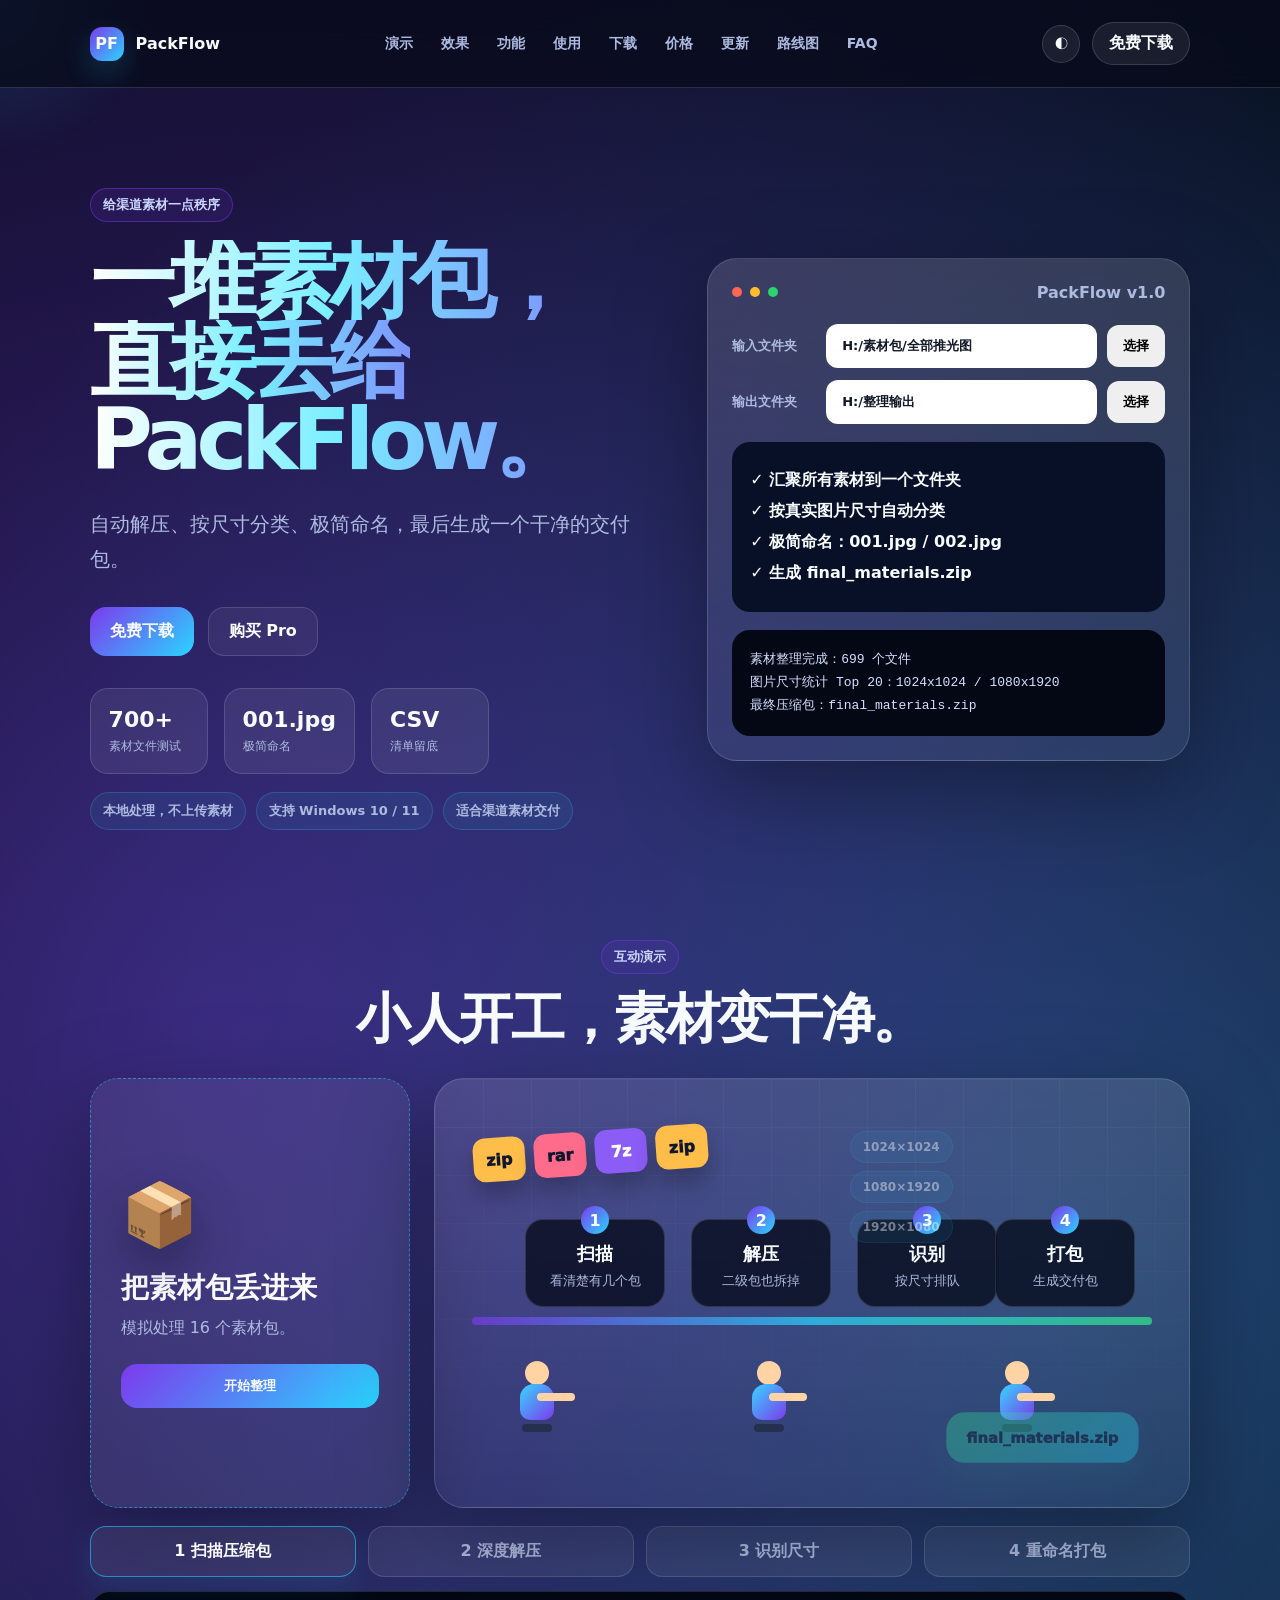
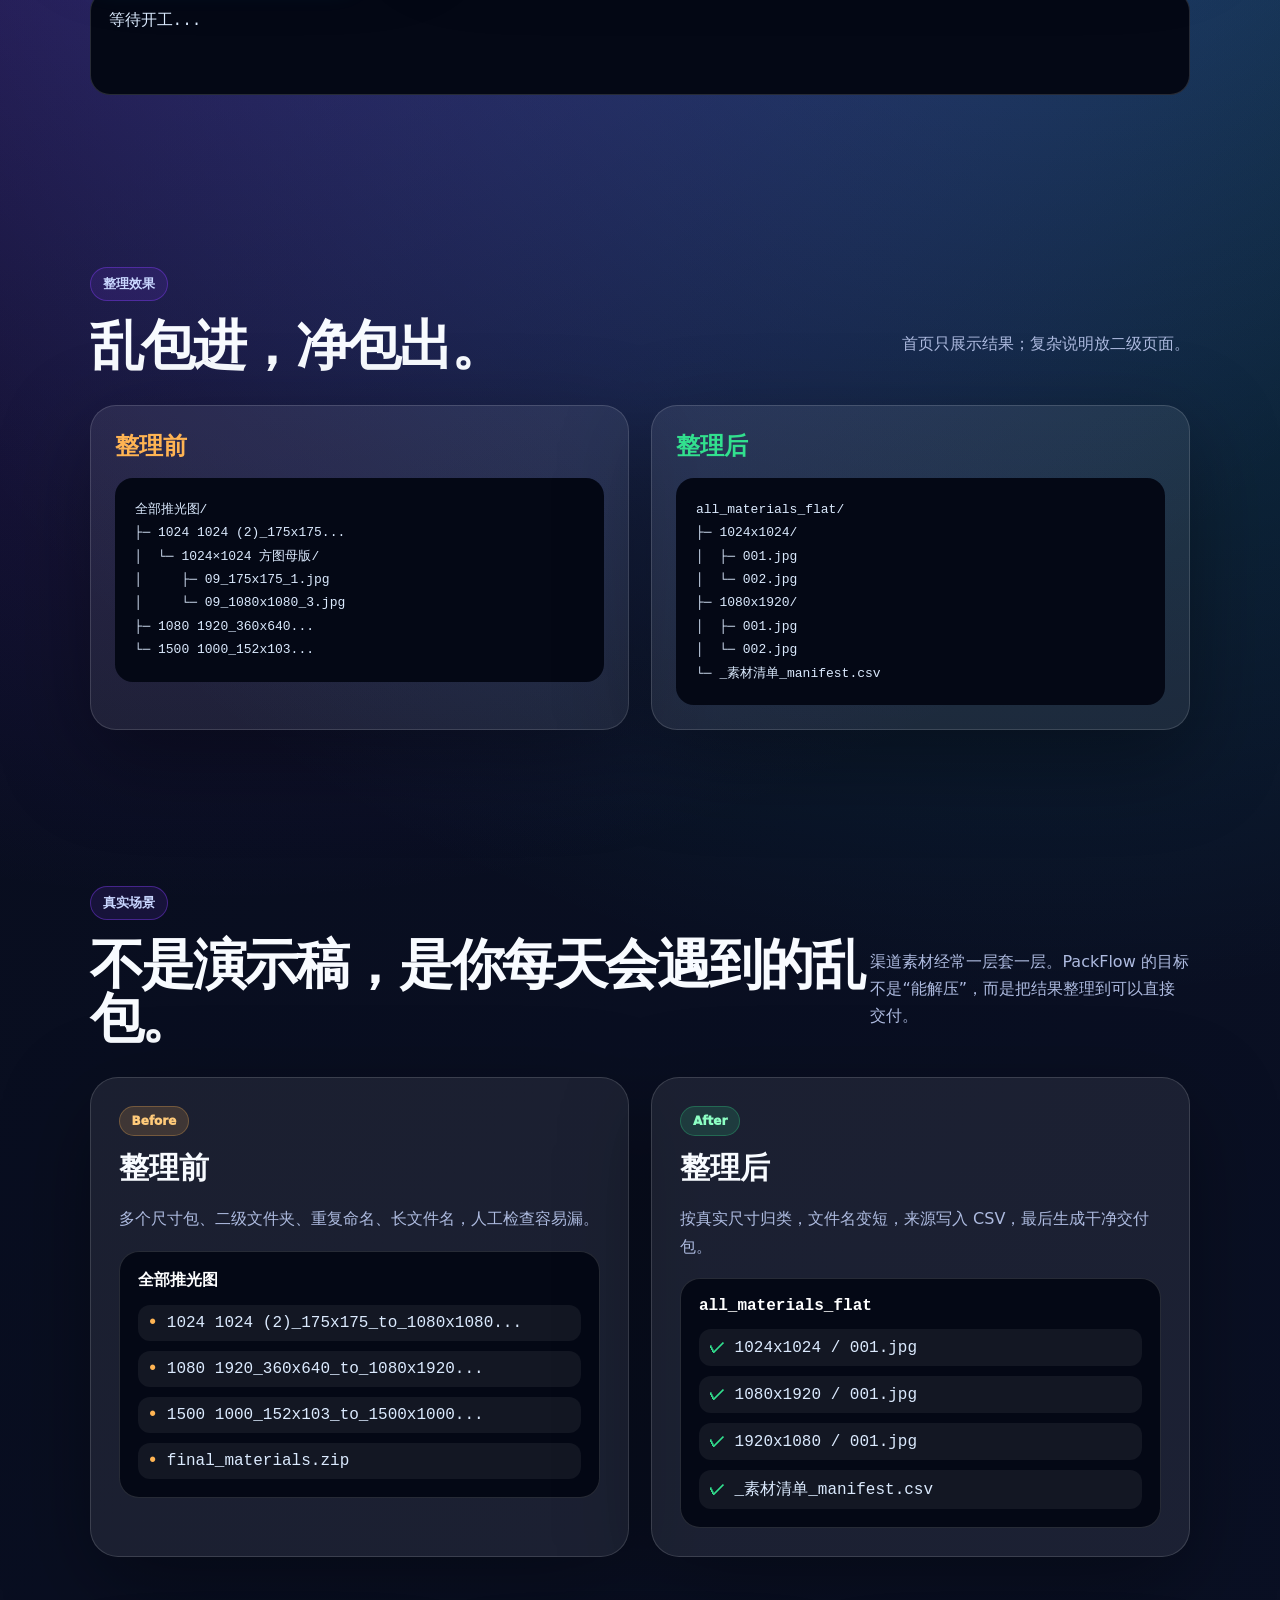
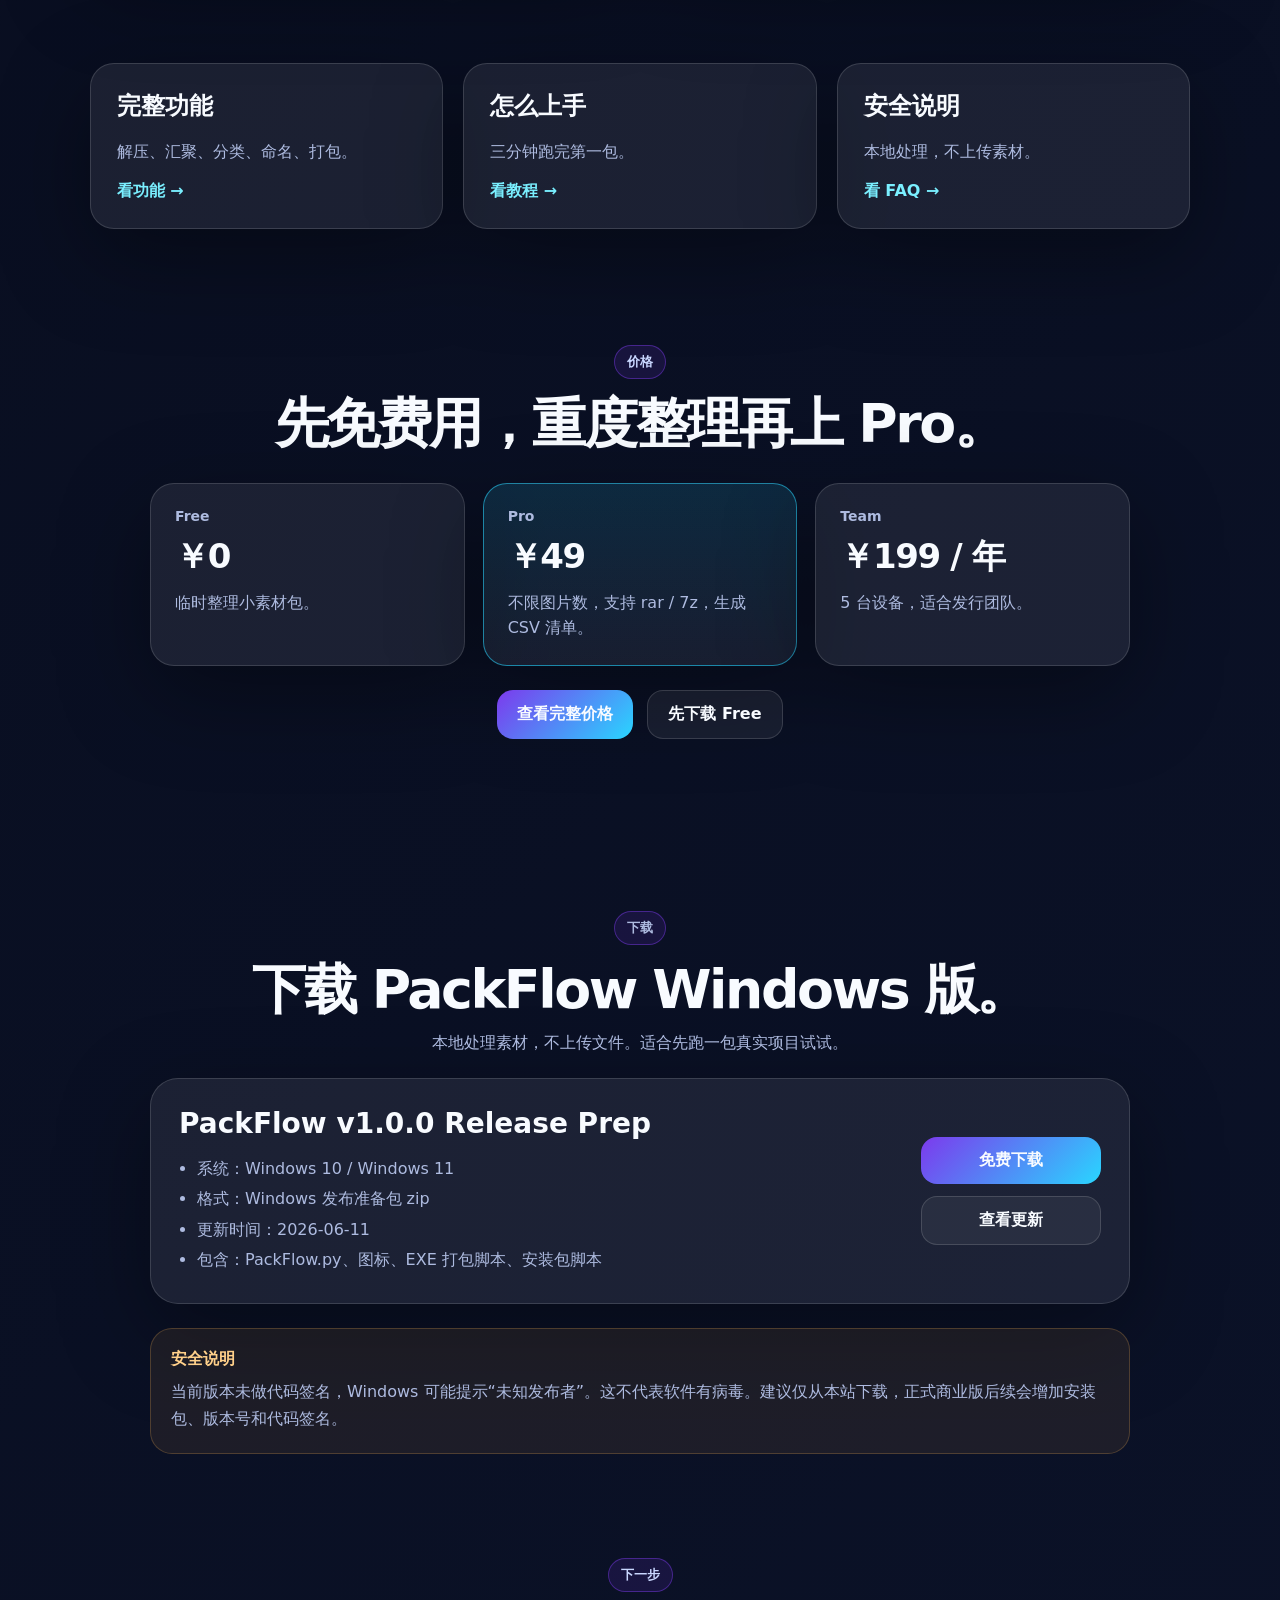
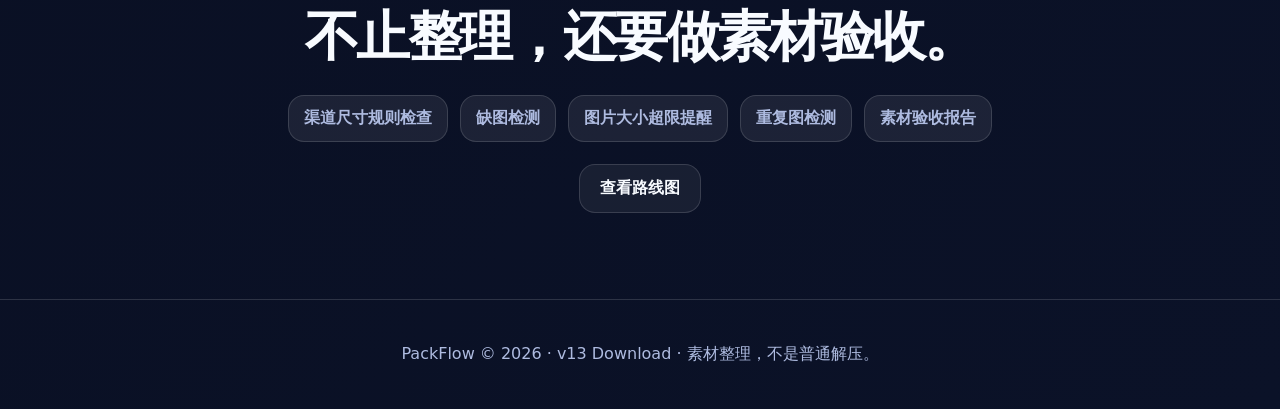
==== index.html @ 0e4fd9f0 "Initial PackFlow site release" ====
<!doctype html>
<html lang="zh-CN">
<head>
  <meta charset="utf-8" />
  <meta name="viewport" content="width=device-width, initial-scale=1" />
  <title>PackFlow - 素材包批量解压、图片尺寸分类、重命名与打包工具</title>
  <meta name="description" content="PackFlow 是面向游戏发行、渠道运营和美术协作团队的素材包整理工具，支持批量解压 zip、rar、7z，自动汇聚图片，按真实尺寸分类，极简重命名，生成素材清单和最终交付压缩包。" />
  <link rel="stylesheet" href="styles.css" />
</head>
<body>
  <div class="cursor-glow" aria-hidden="true"></div>
  <header class="nav">
    <a class="brand" href="index.html"><span>PF</span>PackFlow</a>
    <nav class="nav-links">
      <a href="index.html#demo">演示</a>
      <a href="index.html#result">效果</a>
      <a href="features.html">功能</a>
      <a href="guide.html">使用</a>
      <a href="download.html">下载</a>
      <a href="pricing.html">价格</a>
      <a href="changelog.html">更新</a>
      <a href="roadmap.html">路线图</a>
      <a href="faq.html">FAQ</a>
    </nav>
    <div class="nav-actions">
      <button id="themeToggle" class="icon-btn" aria-label="切换主题">◐</button>
      <a class="btn small" href="download.html">免费下载</a>
    </div>
  </header>

  <main>
    <section class="hero">
      <div class="hero-copy reveal">
        <p class="eyebrow">给渠道素材一点秩序</p>
        <h1 class="hero-title hero-title-live" aria-label="一堆素材包，直接丢给 PackFlow。">
          <span class="title-block t1">一堆素材包，</span><br>
          <span class="title-block t2">直接丢给</span>
          <span class="title-block t3">PackFlow。</span>
        </h1>
        <p class="lead">自动解压、按尺寸分类、极简命名，最后生成一个干净的交付包。</p>
        <div class="hero-actions">
          <a class="btn primary" href="download.html">免费下载</a>
          <a class="btn ghost" href="pricing.html">购买 Pro</a>
        </div>
        <div class="mini-stats">
          <div><strong data-count="700">0</strong><span>素材文件测试</span></div>
          <div><strong>001.jpg</strong><span>极简命名</span></div>
          <div><strong>CSV</strong><span>清单留底</span></div>
        </div>
        <div class="trust-strip">
          <span>本地处理，不上传素材</span>
          <span>支持 Windows 10 / 11</span>
          <span>适合渠道素材交付</span>
        </div>
      </div>

      <div class="hero-panel reveal" aria-label="PackFlow 软件预览">
        <div class="window-top"><i></i><i></i><i></i><span>PackFlow v1.0</span></div>
        <div class="input-line"><em>输入文件夹</em><b>H:/素材包/全部推光图</b><button>选择</button></div>
        <div class="input-line"><em>输出文件夹</em><b>H:/整理输出</b><button>选择</button></div>
        <div class="checks">
          <p>✓ 汇聚所有素材到一个文件夹</p>
          <p>✓ 按真实图片尺寸自动分类</p>
          <p>✓ 极简命名：001.jpg / 002.jpg</p>
          <p>✓ 生成 final_materials.zip</p>
        </div>
        <div class="fake-log">素材整理完成：699 个文件<br>图片尺寸统计 Top 20：1024x1024 / 1080x1920<br>最终压缩包：final_materials.zip</div>
      </div>
    </section>

    <section class="worker-demo reveal" id="demo">
      <div class="section-head">
        <p class="eyebrow">互动演示</p>
        <h2>小人开工，素材变干净。</h2>
      </div>

      <div class="demo-grid">
        <div class="drop-zone" id="dropZone">
          <div class="drop-icon">📦</div>
          <h3>把素材包丢进来</h3>
          <p>模拟处理 16 个素材包。</p>
          <button class="btn primary" id="runDemo">开始整理</button>
        </div>

        <div class="factory" id="factory" aria-label="素材整理小人动画">
          <div class="factory-track"></div>
          <div class="messy-packs">
            <span class="pack zip">zip</span><span class="pack rar">rar</span><span class="pack seven">7z</span><span class="pack zip">zip</span>
          </div>

          <div class="stage s1" data-step="1"><b>扫描</b><small>看清楚有几个包</small></div>
          <div class="stage s2" data-step="2"><b>解压</b><small>二级包也拆掉</small></div>
          <div class="stage s3" data-step="3"><b>识别</b><small>按尺寸排队</small></div>
          <div class="stage s4" data-step="4"><b>打包</b><small>生成交付包</small></div>

          <div class="worker worker-a"><i class="head"></i><i class="body"></i><i class="arm"></i><i class="leg"></i></div>
          <div class="worker worker-b"><i class="head"></i><i class="body"></i><i class="arm"></i><i class="leg"></i></div>
          <div class="worker worker-c"><i class="head"></i><i class="body"></i><i class="arm"></i><i class="leg"></i></div>

          <div class="size-tags"><span>1024×1024</span><span>1080×1920</span><span>1920×1080</span></div>
          <div class="final-box">final_materials.zip</div>
          <div class="champagne">🍾</div>
          <div class="confetti"><i></i><i></i><i></i><i></i><i></i><i></i></div>
        </div>
      </div>

      <div class="stepper" id="stepper">
        <span class="active">1 扫描压缩包</span>
        <span>2 深度解压</span>
        <span>3 识别尺寸</span>
        <span>4 重命名打包</span>
      </div>
      <pre class="demo-log" id="demoLog">等待开工...</pre>
    </section>

    <section class="before-after reveal" id="result">
      <div class="section-head inline">
        <div>
          <p class="eyebrow">整理效果</p>
          <h2>乱包进，净包出。</h2>
        </div>
        <p>首页只展示结果；复杂说明放二级页面。</p>
      </div>
      <div class="compare">
        <div class="side bad">
          <h3>整理前</h3>
          <pre>全部推光图/
├─ 1024 1024 (2)_175x175...
│  └─ 1024×1024 方图母版/
│     ├─ 09_175x175_1.jpg
│     └─ 09_1080x1080_3.jpg
├─ 1080 1920_360x640...
└─ 1500 1000_152x103...</pre>
        </div>
        <div class="side good">
          <h3>整理后</h3>
          <pre>all_materials_flat/
├─ 1024x1024/
│  ├─ 001.jpg
│  └─ 002.jpg
├─ 1080x1920/
│  ├─ 001.jpg
│  └─ 002.jpg
└─ _素材清单_manifest.csv</pre>
        </div>
      </div>
    </section>

    <section class="real-proof reveal">
      <div class="section-head inline">
        <div>
          <p class="eyebrow">真实场景</p>
          <h2>不是演示稿，是你每天会遇到的乱包。</h2>
        </div>
        <p>渠道素材经常一层套一层。PackFlow 的目标不是“能解压”，而是把结果整理到可以直接交付。</p>
      </div>
      <div class="proof-grid">
        <div class="proof-card">
          <span class="proof-label bad-label">Before</span>
          <h3>整理前</h3>
          <p>多个尺寸包、二级文件夹、重复命名、长文件名，人工检查容易漏。</p>
          <div class="folder-mock messy">
            <b>全部推光图</b>
            <span>1024 1024 (2)_175x175_to_1080x1080...</span>
            <span>1080 1920_360x640_to_1080x1920...</span>
            <span>1500 1000_152x103_to_1500x1000...</span>
            <span>final_materials.zip</span>
          </div>
        </div>
        <div class="proof-card">
          <span class="proof-label good-label">After</span>
          <h3>整理后</h3>
          <p>按真实尺寸归类，文件名变短，来源写入 CSV，最后生成干净交付包。</p>
          <div class="folder-mock clean">
            <b>all_materials_flat</b>
            <span>1024x1024 / 001.jpg</span>
            <span>1080x1920 / 001.jpg</span>
            <span>1920x1080 / 001.jpg</span>
            <span>_素材清单_manifest.csv</span>
          </div>
        </div>
      </div>
    </section>

    <section class="cards three compact-section">
      <a class="card reveal" href="features.html">
        <h3>完整功能</h3>
        <p>解压、汇聚、分类、命名、打包。</p>
        <span>看功能 →</span>
      </a>
      <a class="card reveal" href="guide.html">
        <h3>怎么上手</h3>
        <p>三分钟跑完第一包。</p>
        <span>看教程 →</span>
      </a>
      <a class="card reveal" href="faq.html">
        <h3>安全说明</h3>
        <p>本地处理，不上传素材。</p>
        <span>看 FAQ →</span>
      </a>
    </section>

    <section class="pricing-preview compact-section reveal" id="pricing">
      <div class="section-head">
        <p class="eyebrow">价格</p>
        <h2>先免费用，重度整理再上 Pro。</h2>
      </div>
      <div class="price-mini-grid">
        <div class="price-mini">
          <b>Free</b>
          <strong>￥0</strong>
          <p>临时整理小素材包。</p>
        </div>
        <div class="price-mini highlight">
          <b>Pro</b>
          <strong>￥49</strong>
          <p>不限图片数，支持 rar / 7z，生成 CSV 清单。</p>
        </div>
        <div class="price-mini">
          <b>Team</b>
          <strong>￥199 / 年</strong>
          <p>5 台设备，适合发行团队。</p>
        </div>
      </div>
      <div class="center-actions">
        <a class="btn primary" href="pricing.html">查看完整价格</a>
        <a class="btn ghost" href="download.html">先下载 Free</a>
      </div>
    </section>

    <section class="download compact-section reveal" id="download">
      <p class="eyebrow">下载</p>
      <h2>下载 PackFlow Windows 版。</h2>
      <p>本地处理素材，不上传文件。适合先跑一包真实项目试试。</p>
      <div class="download-panel">
        <div>
          <h3>PackFlow v1.0.0 Release Prep</h3>
          <ul>
            <li>系统：Windows 10 / Windows 11</li>
            <li>格式：Windows 发布准备包 zip</li>
            <li>更新时间：2026-06-11</li>
            <li>包含：PackFlow.py、图标、EXE 打包脚本、安装包脚本</li>
          </ul>
        </div>
        <div class="download-actions">
          <a class="btn primary" href="download.html">免费下载</a>
          <a class="btn ghost" href="changelog.html">查看更新</a>
        </div>
      </div>
      <div class="security-note">
        <b>安全说明</b>
        <p>当前版本未做代码签名，Windows 可能提示“未知发布者”。这不代表软件有病毒。建议仅从本站下载，正式商业版后续会增加安装包、版本号和代码签名。</p>
      </div>
    </section>

    <section class="roadmap-teaser compact-section reveal">
      <div class="section-head">
        <p class="eyebrow">下一步</p>
        <h2>不止整理，还要做素材验收。</h2>
      </div>
      <div class="roadmap-mini">
        <span>渠道尺寸规则检查</span>
        <span>缺图检测</span>
        <span>图片大小超限提醒</span>
        <span>重复图检测</span>
        <span>素材验收报告</span>
      </div>
      <div class="center-actions">
        <a class="btn ghost" href="roadmap.html">查看路线图</a>
      </div>
    </section>
  </main>

  <footer>PackFlow © 2026 · v13 Download · 素材整理，不是普通解压。</footer>
  <script src="app.js"></script>
</body>
</html>
---- styles.css ----
:root{
  --bg:#070b1a;--bg2:#0b1228;--card:rgba(255,255,255,.075);--line:rgba(255,255,255,.14);--text:#f8fbff;--muted:#aebbe0;--cyan:#29d6ff;--purple:#7c3aed;--green:#32e08e;--orange:#ffb453;--shadow:0 28px 90px rgba(0,0,0,.35);--radius:28px
}
[data-theme="light"]{--bg:#f6f8ff;--bg2:#eef3ff;--card:rgba(255,255,255,.86);--line:rgba(35,48,90,.14);--text:#10172f;--muted:#607098;--shadow:0 24px 70px rgba(43,55,100,.16)}


/* v8: no full-screen intro; only homepage hero text keeps a light block-drop motion */
.hero-title{perspective:900px}
.title-block{
  display:inline-block;
}
.hero-title-live .title-block{
  opacity:0;
  filter:blur(8px);
  transform:translateY(-70px) rotate(-4deg) scale(.98);
  animation:titleBlockIn .85s cubic-bezier(.18,.85,.22,1.16) forwards;
}
.hero-title-live .title-block.t1{animation-delay:.12s}
.hero-title-live .title-block.t2{animation-delay:.26s}
.hero-title-live .title-block.t3{animation-delay:.40s}
@keyframes titleBlockIn{
  0%{opacity:0;filter:blur(10px);transform:translateY(-90px) rotate(-7deg) scale(.96)}
  74%{opacity:1;filter:blur(0);transform:translateY(7px) rotate(1deg) scale(1.03)}
  100%{opacity:1;filter:blur(0);transform:translateY(0) rotate(0) scale(1)}
}

*{box-sizing:border-box}html{scroll-behavior:smooth}body{margin:0;font-family:Inter,ui-sans-serif,system-ui,-apple-system,BlinkMacSystemFont,"Segoe UI","Microsoft YaHei",Arial,sans-serif;background:radial-gradient(circle at 18% 20%,rgba(124,58,237,.42),transparent 34%),radial-gradient(circle at 82% 24%,rgba(41,214,255,.28),transparent 33%),linear-gradient(135deg,var(--bg),var(--bg2));color:var(--text);min-height:100vh;overflow-x:hidden}.cursor-glow{position:fixed;width:320px;height:320px;border-radius:50%;background:radial-gradient(circle,rgba(41,214,255,.18),transparent 68%);pointer-events:none;z-index:0;transform:translate(-50%,-50%);opacity:.8}.nav{position:sticky;top:0;z-index:20;display:flex;align-items:center;justify-content:space-between;padding:22px 7vw;background:rgba(7,11,26,.72);backdrop-filter:blur(18px);border-bottom:1px solid var(--line)}[data-theme="light"] .nav{background:rgba(246,248,255,.74)}.brand{display:flex;align-items:center;gap:12px;color:var(--text);text-decoration:none;font-weight:900}.brand span{width:34px;height:34px;display:grid;place-items:center;border-radius:12px;background:linear-gradient(135deg,var(--purple),var(--cyan));box-shadow:0 12px 30px rgba(41,214,255,.2)}.nav-links{display:flex;gap:28px}.nav-links a{color:var(--muted);text-decoration:none;font-weight:700;font-size:14px}.nav-links a:hover{color:var(--text)}.nav-actions{display:flex;align-items:center;gap:12px}.icon-btn{width:38px;height:38px;border-radius:50%;border:1px solid var(--line);background:var(--card);color:var(--text);cursor:pointer}.btn{display:inline-flex;align-items:center;justify-content:center;gap:8px;padding:13px 20px;border-radius:16px;border:1px solid var(--line);color:var(--text);text-decoration:none;font-weight:900;background:var(--card);cursor:pointer;transition:.22s transform,.22s border-color,.22s box-shadow}.btn:hover{transform:translateY(-2px);border-color:rgba(41,214,255,.55);box-shadow:0 16px 34px rgba(41,214,255,.12)}.btn.primary{background:linear-gradient(135deg,#7c3aed,#29d6ff);border:0}.btn.small{padding:10px 16px;border-radius:999px}.btn.ghost{background:rgba(255,255,255,.06)}main{position:relative;z-index:1}.hero{min-height:760px;display:grid;grid-template-columns:minmax(0,1.02fr) minmax(440px,.9fr);gap:70px;align-items:center;padding:100px 7vw 70px}.eyebrow{display:inline-flex;margin:0 0 18px;padding:7px 12px;border-radius:999px;border:1px solid rgba(124,58,237,.45);background:rgba(124,58,237,.13);color:#c9d7ff;font-weight:800;font-size:13px}.hero h1,.page h1{font-size:clamp(46px,6.7vw,92px);line-height:.93;margin:0;letter-spacing:-.07em}.hero h1 span{background:linear-gradient(90deg,#fff,#7aefff,#7c94ff);-webkit-background-clip:text;color:transparent}[data-theme="light"] .hero h1 span{background:linear-gradient(90deg,#1b2450,#0ea5e9,#7c3aed);-webkit-background-clip:text;color:transparent}.lead{margin:28px 0 0;color:var(--muted);font-size:20px;line-height:1.75;max-width:670px}.hero-actions{display:flex;gap:14px;margin-top:30px}.mini-stats{display:flex;gap:16px;margin-top:32px}.mini-stats div{min-width:118px;padding:18px;border-radius:18px;background:var(--card);border:1px solid var(--line)}.mini-stats strong{display:block;font-size:22px}.mini-stats span{display:block;margin-top:6px;color:var(--muted);font-size:12px}.hero-panel{border:1px solid var(--line);border-radius:30px;background:linear-gradient(180deg,rgba(255,255,255,.14),rgba(255,255,255,.06));box-shadow:var(--shadow);overflow:hidden;padding:24px}.window-top{display:flex;align-items:center;gap:8px;margin-bottom:22px}.window-top i{width:10px;height:10px;border-radius:50%}.window-top i:nth-child(1){background:#ff6557}.window-top i:nth-child(2){background:#ffbd2e}.window-top i:nth-child(3){background:#2bd46f}.window-top span{margin-left:auto;color:var(--muted);font-weight:800}.input-line{display:grid;grid-template-columns:84px 1fr 58px;gap:10px;align-items:center;margin-bottom:12px}.input-line em{font-style:normal;color:var(--muted);font-weight:800;font-size:13px}.input-line b{background:#fff;color:#111827;border-radius:12px;padding:13px 16px;font-size:13px;white-space:nowrap;overflow:hidden;text-overflow:ellipsis}.input-line button{height:42px;border:0;border-radius:12px;font-weight:900}.checks{padding:18px;border-radius:18px;background:#071026;margin:18px 0}.checks p{margin:10px 0;font-weight:800}.fake-log{padding:18px;border-radius:18px;background:#040815;color:#d6e1ff;font-family:ui-monospace,SFMono-Regular,Menlo,monospace;font-size:13px;line-height:1.8}.section-head{text-align:center;margin-bottom:32px}.section-head h2,.download h2{font-size:clamp(34px,4.2vw,60px);line-height:1;margin:0;letter-spacing:-.045em}.section-head.inline{display:flex;align-items:end;justify-content:space-between;text-align:left}.section-head.inline p:last-child{max-width:320px;color:var(--muted);line-height:1.7}.worker-demo,.before-after,.compact-section,.page{padding:86px 7vw}.worker-demo{padding-top:40px}.demo-grid{display:grid;grid-template-columns:320px 1fr;gap:24px;align-items:stretch}.drop-zone{border:1px dashed rgba(41,214,255,.48);border-radius:28px;background:rgba(255,255,255,.07);padding:30px;display:flex;flex-direction:column;justify-content:center;min-height:430px;box-shadow:var(--shadow)}.drop-zone.active{box-shadow:0 0 0 3px rgba(41,214,255,.18),0 22px 70px rgba(41,214,255,.15)}.drop-icon{font-size:62px;filter:drop-shadow(0 18px 24px rgba(0,0,0,.3));animation:floaty 3s ease-in-out infinite}.drop-zone h3{font-size:28px;margin:18px 0 8px}.drop-zone p{color:var(--muted);line-height:1.6;margin:0 0 24px}.factory{position:relative;min-height:430px;border:1px solid var(--line);border-radius:30px;background:linear-gradient(180deg,rgba(255,255,255,.12),rgba(255,255,255,.045));overflow:hidden;box-shadow:var(--shadow)}.factory:before{content:"";position:absolute;inset:0;background-image:linear-gradient(rgba(255,255,255,.04) 1px,transparent 1px),linear-gradient(90deg,rgba(255,255,255,.04) 1px,transparent 1px);background-size:48px 48px;mask-image:linear-gradient(to bottom,#000,transparent 90%)}.factory-track{position:absolute;left:5%;right:5%;top:238px;height:8px;border-radius:999px;background:linear-gradient(90deg,rgba(124,58,237,.65),rgba(41,214,255,.7),rgba(50,224,142,.75))}.messy-packs{position:absolute;left:38px;top:52px;display:flex;gap:9px;transform:rotate(-4deg)}.pack{display:grid;place-items:center;width:52px;height:44px;border-radius:12px;background:#ffbd4a;color:#10172f;font-weight:950;box-shadow:0 14px 22px rgba(0,0,0,.24)}.pack.rar{background:#fe6b8b}.pack.seven{background:#8b5cf6;color:white}.stage{position:absolute;top:140px;width:140px;padding:16px;border-radius:18px;background:rgba(4,8,21,.74);border:1px solid var(--line);text-align:center;transition:.25s transform,.25s border-color,.25s background}.stage:before{content:attr(data-step);display:grid;place-items:center;width:28px;height:28px;border-radius:50%;background:linear-gradient(135deg,var(--purple),var(--cyan));margin:-30px auto 8px;font-weight:900}.stage b{display:block;font-size:18px}.stage small{display:block;color:var(--muted);margin-top:6px}.stage.on{transform:translateY(-10px) scale(1.04);border-color:rgba(41,214,255,.8);background:rgba(41,214,255,.11)}.s1{left:12%}.s2{left:34%}.s3{left:56%}.s4{left:78%;transform:translateX(-20%)}.worker{position:absolute;width:44px;height:74px;transition:1s left,1s top,1s transform}.worker i{position:absolute;display:block}.head{width:24px;height:24px;border-radius:50%;background:#ffd3a3;left:10px;top:0}.body{width:34px;height:36px;border-radius:14px 14px 10px 10px;background:linear-gradient(135deg,#37d6ff,#7c3aed);left:5px;top:23px}.arm{width:38px;height:8px;background:#ffd3a3;border-radius:999px;left:22px;top:32px;transform-origin:left center;animation:workarm .55s ease-in-out infinite alternate}.leg{width:30px;height:8px;background:#24304e;border-radius:999px;left:7px;top:63px}.worker-a{left:80px;top:282px}.worker-b{left:312px;top:282px}.worker-c{left:560px;top:282px}.factory.running .worker-a{animation:moveA 5.2s ease-in-out forwards}.factory.running .worker-b{animation:moveB 5.2s ease-in-out forwards}.factory.running .worker-c{animation:moveC 5.2s ease-in-out forwards}.size-tags{position:absolute;left:55%;top:52px;display:flex;flex-direction:column;gap:8px;opacity:.45;transition:.4s}.size-tags span{padding:8px 12px;border-radius:999px;background:rgba(41,214,255,.14);border:1px solid rgba(41,214,255,.22);font-weight:900;font-size:12px}.factory.running .size-tags{opacity:1;animation:pop .8s ease 2.5s both}.final-box{position:absolute;right:42px;bottom:42px;padding:18px 22px;border-radius:20px;background:linear-gradient(135deg,#32e08e,#29d6ff);color:#061221;font-weight:950;box-shadow:0 20px 40px rgba(50,224,142,.18);opacity:.35;transform:scale(.92);transition:.5s}.factory.done .final-box{opacity:1;transform:scale(1.05)}.champagne{position:absolute;right:190px;bottom:68px;font-size:32px;opacity:0;transform:rotate(-20deg) scale(.6)}.factory.done .champagne{animation:cheers .8s ease forwards}.confetti{position:absolute;right:120px;bottom:128px;width:160px;height:140px;pointer-events:none}.confetti i{position:absolute;width:8px;height:14px;border-radius:4px;background:var(--cyan);opacity:0}.confetti i:nth-child(2){background:#ffbd4a;left:40px}.confetti i:nth-child(3){background:#ff5d8f;left:74px}.confetti i:nth-child(4){background:#32e08e;left:108px}.confetti i:nth-child(5){background:#8b5cf6;left:138px}.confetti i:nth-child(6){background:#fff;left:20px}.factory.done .confetti i{animation:confetti 1.1s ease forwards}.stepper{display:grid;grid-template-columns:repeat(4,1fr);gap:12px;margin-top:18px}.stepper span{padding:14px;border-radius:16px;background:var(--card);border:1px solid var(--line);color:var(--muted);font-weight:900;text-align:center}.stepper span.active{color:var(--text);border-color:rgba(41,214,255,.55);box-shadow:0 10px 28px rgba(41,214,255,.1)}.demo-log{min-height:104px;margin:14px 0 0;padding:18px;border-radius:20px;background:#040815;color:#dbeafe;border:1px solid var(--line);font-family:ui-monospace,SFMono-Regular,Menlo,monospace;white-space:pre-wrap}.compare{display:grid;grid-template-columns:1fr 1fr;gap:22px}.side{padding:24px;border-radius:26px;background:var(--card);border:1px solid var(--line);box-shadow:var(--shadow);overflow:hidden}.side h3{margin:0 0 16px;font-size:24px}.side pre,.tree{margin:0;padding:20px;border-radius:18px;background:#040815;color:#dbeafe;line-height:1.8;overflow:auto}.bad h3{color:#ffb453}.good h3{color:#32e08e}.cards.three{display:grid;grid-template-columns:repeat(3,1fr);gap:20px}.card{display:block;padding:26px;border-radius:24px;background:var(--card);border:1px solid var(--line);color:var(--text);text-decoration:none;box-shadow:var(--shadow)}.card h3{margin:0 0 10px;font-size:24px}.card p{color:var(--muted);line-height:1.7}.card span{font-weight:900;color:#7aefff}.download{text-align:center}.download p{color:var(--muted)}footer{text-align:center;color:var(--muted);padding:44px 7vw;border-top:1px solid var(--line)}.reveal{opacity:0;transform:translateY(24px);transition:.7s ease}.reveal.visible{opacity:1;transform:translateY(0)}.page{max-width:1080px;margin:0 auto;min-height:70vh}.page h1{font-size:clamp(42px,6vw,74px);margin-bottom:38px}.feature-list{display:grid;grid-template-columns:repeat(2,1fr);gap:18px}.feature-list article,.timeline div,.faq details{padding:24px;border-radius:22px;background:var(--card);border:1px solid var(--line)}.feature-list h3,.timeline h3{font-size:24px;margin:0 0 10px}.feature-list p,.timeline p,.faq p{color:var(--muted);line-height:1.75}.timeline{display:grid;gap:18px}.timeline b{display:inline-grid;place-items:center;width:44px;height:44px;border-radius:14px;background:linear-gradient(135deg,var(--purple),var(--cyan));margin-bottom:12px}.faq{display:grid;gap:14px}.faq summary{cursor:pointer;font-size:20px;font-weight:900}.faq p{margin-bottom:0}@keyframes floaty{50%{transform:translateY(-10px)}}@keyframes workarm{to{transform:rotate(26deg)}}@keyframes pop{from{transform:scale(.86);opacity:0}to{transform:scale(1);opacity:1}}@keyframes cheers{to{opacity:1;transform:rotate(-8deg) scale(1)}}@keyframes confetti{0%{opacity:0;transform:translateY(0) rotate(0)}20%{opacity:1}100%{opacity:0;transform:translateY(-120px) rotate(220deg)}}@keyframes moveA{0%{left:80px;top:282px}45%{left:235px;top:278px}100%{left:372px;top:282px}}@keyframes moveB{0%{left:312px;top:282px}50%{left:470px;top:278px}100%{left:610px;top:282px}}@keyframes moveC{0%{left:560px;top:282px}70%{left:705px;top:278px}100%{left:790px;top:282px}}@media(max-width:980px){.hero,.demo-grid,.compare,.cards.three,.feature-list{grid-template-columns:1fr}.hero{min-height:auto;padding-top:76px}.nav-links{display:none}.hero-panel{order:-1}.stepper{grid-template-columns:1fr 1fr}.factory{min-height:520px}.stage{width:120px}.s1{left:6%}.s2{left:30%}.s3{left:53%}.s4{left:77%}.section-head.inline{display:block}.input-line{grid-template-columns:1fr}.input-line button{display:none}}@media(max-width:560px){.hero h1{font-size:48px}.hero-actions,.mini-stats{flex-direction:column}.stepper{grid-template-columns:1fr}.worker-demo,.before-after,.compact-section,.page,.hero{padding-left:20px;padding-right:20px}.factory{display:none}.demo-grid{display:block}.drop-zone{min-height:280px}}


.page h1 span{background:linear-gradient(90deg,#fff,#7aefff,#7c94ff);-webkit-background-clip:text;color:transparent}
[data-theme="light"] .page h1 span{background:linear-gradient(90deg,#1b2450,#0ea5e9,#7c3aed);-webkit-background-clip:text;color:transparent}
.page-lead{margin:-20px 0 34px;color:var(--muted);font-size:20px;line-height:1.7;max-width:760px}
.pricing-preview{padding-top:30px}
.price-mini-grid{display:grid;grid-template-columns:repeat(3,1fr);gap:18px;margin:0 auto 24px;max-width:980px}
.price-mini{padding:24px;border-radius:24px;background:var(--card);border:1px solid var(--line);box-shadow:var(--shadow)}
.price-mini b{display:block;color:var(--muted);font-size:14px}
.price-mini strong{display:block;font-size:34px;margin:10px 0;letter-spacing:-.04em}
.price-mini p{margin:0;color:var(--muted);line-height:1.6}
.price-mini.highlight{border-color:rgba(41,214,255,.55);background:linear-gradient(180deg,rgba(41,214,255,.13),rgba(255,255,255,.06))}
.center-actions{display:flex;gap:14px;justify-content:center;flex-wrap:wrap}
.pricing-page{max-width:1240px}
.pricing-grid{display:grid;grid-template-columns:repeat(3,1fr);gap:22px;margin:38px 0}
.price-card{position:relative;padding:28px;border-radius:28px;background:var(--card);border:1px solid var(--line);box-shadow:var(--shadow)}
.price-card.featured{border-color:rgba(41,214,255,.72);background:linear-gradient(180deg,rgba(41,214,255,.16),rgba(124,58,237,.08))}
.badge{position:absolute;right:22px;top:22px;padding:7px 11px;border-radius:999px;background:linear-gradient(135deg,var(--purple),var(--cyan));font-size:12px;font-weight:950}
.plan-top h2{margin:0;font-size:32px}
.plan-top p{margin:8px 0 0;color:var(--muted)}
.price{margin:24px 0;font-size:48px;font-weight:950;letter-spacing:-.05em}
.price small{font-size:16px;color:var(--muted);letter-spacing:0}
.btn.full{width:100%;margin-bottom:22px}
.price-card ul{list-style:none;padding:0;margin:0;display:grid;gap:12px}
.price-card li{color:var(--muted);line-height:1.5}
.price-card li:before{content:"✓";color:#32e08e;font-weight:950;margin-right:8px}
.pay-note{margin:34px 0 0;padding:28px;border-radius:28px;background:var(--card);border:1px solid var(--line)}
.pay-note h2{margin:0 0 10px;font-size:30px}
.pay-note p{margin:0;color:var(--muted);line-height:1.8}
@media(max-width:980px){.price-mini-grid,.pricing-grid{grid-template-columns:1fr}}

/* v10 product trust / conversion sections */
.trust-strip{display:flex;flex-wrap:wrap;gap:10px;margin-top:18px}
.trust-strip span{padding:9px 12px;border-radius:999px;background:rgba(41,214,255,.08);border:1px solid rgba(41,214,255,.22);color:var(--muted);font-size:13px;font-weight:800}
.real-proof{padding:70px 7vw 20px}
.proof-grid{display:grid;grid-template-columns:1fr 1fr;gap:22px}
.proof-card{position:relative;padding:28px;border-radius:28px;background:var(--card);border:1px solid var(--line);box-shadow:var(--shadow);overflow:hidden}
.proof-label{display:inline-flex;padding:7px 12px;border-radius:999px;font-weight:950;font-size:12px;margin-bottom:12px}
.bad-label{background:rgba(255,180,83,.16);color:#ffca7a;border:1px solid rgba(255,180,83,.28)}
.good-label{background:rgba(50,224,142,.14);color:#8dffc4;border:1px solid rgba(50,224,142,.28)}
.proof-card h3{font-size:30px;margin:0 0 10px}
.proof-card p{color:var(--muted);line-height:1.7}
.folder-mock{display:grid;gap:10px;margin-top:18px;padding:18px;border-radius:20px;background:#040815;border:1px solid var(--line);font-family:ui-monospace,SFMono-Regular,Menlo,monospace}
.folder-mock b{color:#fff;margin-bottom:4px}
.folder-mock span{padding:9px 10px;border-radius:12px;background:rgba(255,255,255,.06);color:#dbeafe;overflow:hidden;text-overflow:ellipsis;white-space:nowrap}
.folder-mock.clean span:before{content:"✓ ";color:#32e08e;font-weight:950}
.folder-mock.messy span:before{content:"• ";color:#ffb453;font-weight:950}
.download-panel{display:grid;grid-template-columns:1fr auto;gap:22px;align-items:center;max-width:980px;margin:24px auto;padding:28px;border-radius:28px;background:var(--card);border:1px solid var(--line);box-shadow:var(--shadow);text-align:left}
.download-panel h3{font-size:28px;margin:0 0 14px}
.download-panel ul{margin:0;padding-left:18px;color:var(--muted);line-height:1.9}
.download-actions{display:grid;gap:12px;min-width:180px}
.security-note{max-width:980px;margin:18px auto 0;padding:20px;border-radius:22px;background:rgba(255,180,83,.08);border:1px solid rgba(255,180,83,.22);text-align:left}
.security-note b{color:#ffd08a}
.security-note p{margin:8px 0 0;line-height:1.7}
.roadmap-teaser{padding-top:18px}
.roadmap-mini{display:flex;gap:12px;flex-wrap:wrap;justify-content:center;margin-bottom:22px}
.roadmap-mini span{padding:12px 15px;border-radius:16px;background:var(--card);border:1px solid var(--line);color:var(--muted);font-weight:900}
.changelog ul{color:var(--muted);line-height:1.9}
.roadmap-grid{display:grid;grid-template-columns:repeat(3,1fr);gap:18px;margin-top:36px}
.roadmap-grid article{padding:24px;border-radius:24px;background:var(--card);border:1px solid var(--line);box-shadow:var(--shadow)}
.roadmap-grid span{display:inline-grid;place-items:center;width:44px;height:44px;border-radius:14px;background:linear-gradient(135deg,var(--purple),var(--cyan));font-weight:950;margin-bottom:14px}
.roadmap-grid h3{font-size:24px;margin:0 0 10px}
.roadmap-grid p{margin:0;color:var(--muted);line-height:1.7}
@media(max-width:980px){.proof-grid,.download-panel,.roadmap-grid{grid-template-columns:1fr}.download-actions{min-width:0}.nav-links{gap:14px}}

/* v11 fixed download page */
.download-page{max-width:1180px}
.release-card{display:grid;grid-template-columns:1fr 260px;gap:26px;align-items:center;margin:34px 0;padding:30px;border-radius:30px;background:var(--card);border:1px solid var(--line);box-shadow:var(--shadow)}
.release-card h2,.checksum-card h2,.release-steps h2{font-size:34px;margin:0 0 12px}
.release-card p,.checksum-card p{color:var(--muted);line-height:1.8}
.release-card dl{display:grid;grid-template-columns:110px 1fr;gap:12px;margin:22px 0 0}
.release-card dt{color:var(--muted);font-weight:900}
.release-card dd{margin:0;color:var(--text);font-weight:800}
.release-actions{display:grid;gap:12px}
.checksum-card{margin:24px 0;padding:28px;border-radius:28px;background:var(--card);border:1px solid var(--line);box-shadow:var(--shadow)}
.checksum-card code{display:block;padding:16px;border-radius:16px;background:#040815;color:#7aefff;word-break:break-all;font-family:ui-monospace,SFMono-Regular,Menlo,monospace}
.code-help{margin-top:18px}
.code-help pre{padding:16px;border-radius:16px;background:#040815;color:#dbeafe;overflow:auto}
.security-note.big{max-width:none}
.release-steps{margin-top:34px}
@media(max-width:980px){.release-card{grid-template-columns:1fr}.release-card dl{grid-template-columns:1fr}}

/* v13 download page refinement */
.release-card{grid-template-columns:1fr 300px}
.featured-download{padding:18px;border-radius:24px;background:linear-gradient(180deg,rgba(41,214,255,.16),rgba(124,58,237,.09));border:1px solid rgba(41,214,255,.28)}
.big-download{min-height:58px;font-size:16px;box-shadow:0 18px 42px rgba(41,214,255,.22)}
.featured-download small{display:block;text-align:center;color:var(--muted);font-weight:800;line-height:1.6}
.advanced-check{margin:22px 0}
.advanced-check details{border:1px solid var(--line);background:rgba(255,255,255,.055);border-radius:24px;overflow:hidden}
.advanced-check summary{list-style:none;cursor:pointer;display:flex;align-items:center;justify-content:space-between;gap:18px;padding:20px 24px;font-weight:950}
.advanced-check summary::-webkit-details-marker{display:none}
.advanced-check summary span{font-size:22px}
.advanced-check summary em{font-style:normal;color:#7aefff;font-size:13px;padding:8px 11px;border-radius:999px;background:rgba(41,214,255,.09);border:1px solid rgba(41,214,255,.2)}
.advanced-body{padding:0 24px 24px}
.advanced-body p{color:var(--muted);line-height:1.75;margin:0 0 14px}
.hash-row{display:grid;grid-template-columns:1fr auto;gap:12px;align-items:center}
.hash-row code{display:block;padding:14px 16px;border-radius:16px;background:#040815;color:#7aefff;word-break:break-all;font-family:ui-monospace,SFMono-Regular,Menlo,monospace}
.copy-btn{white-space:nowrap}
.code-help.compact{margin-top:14px}
.code-help.compact pre{margin:8px 0 0}
.soft-security{background:rgba(41,214,255,.06);border-color:rgba(41,214,255,.18)}
.soft-security b{color:#9beeff}
@media(max-width:980px){.release-card{grid-template-columns:1fr}.hash-row{grid-template-columns:1fr}}
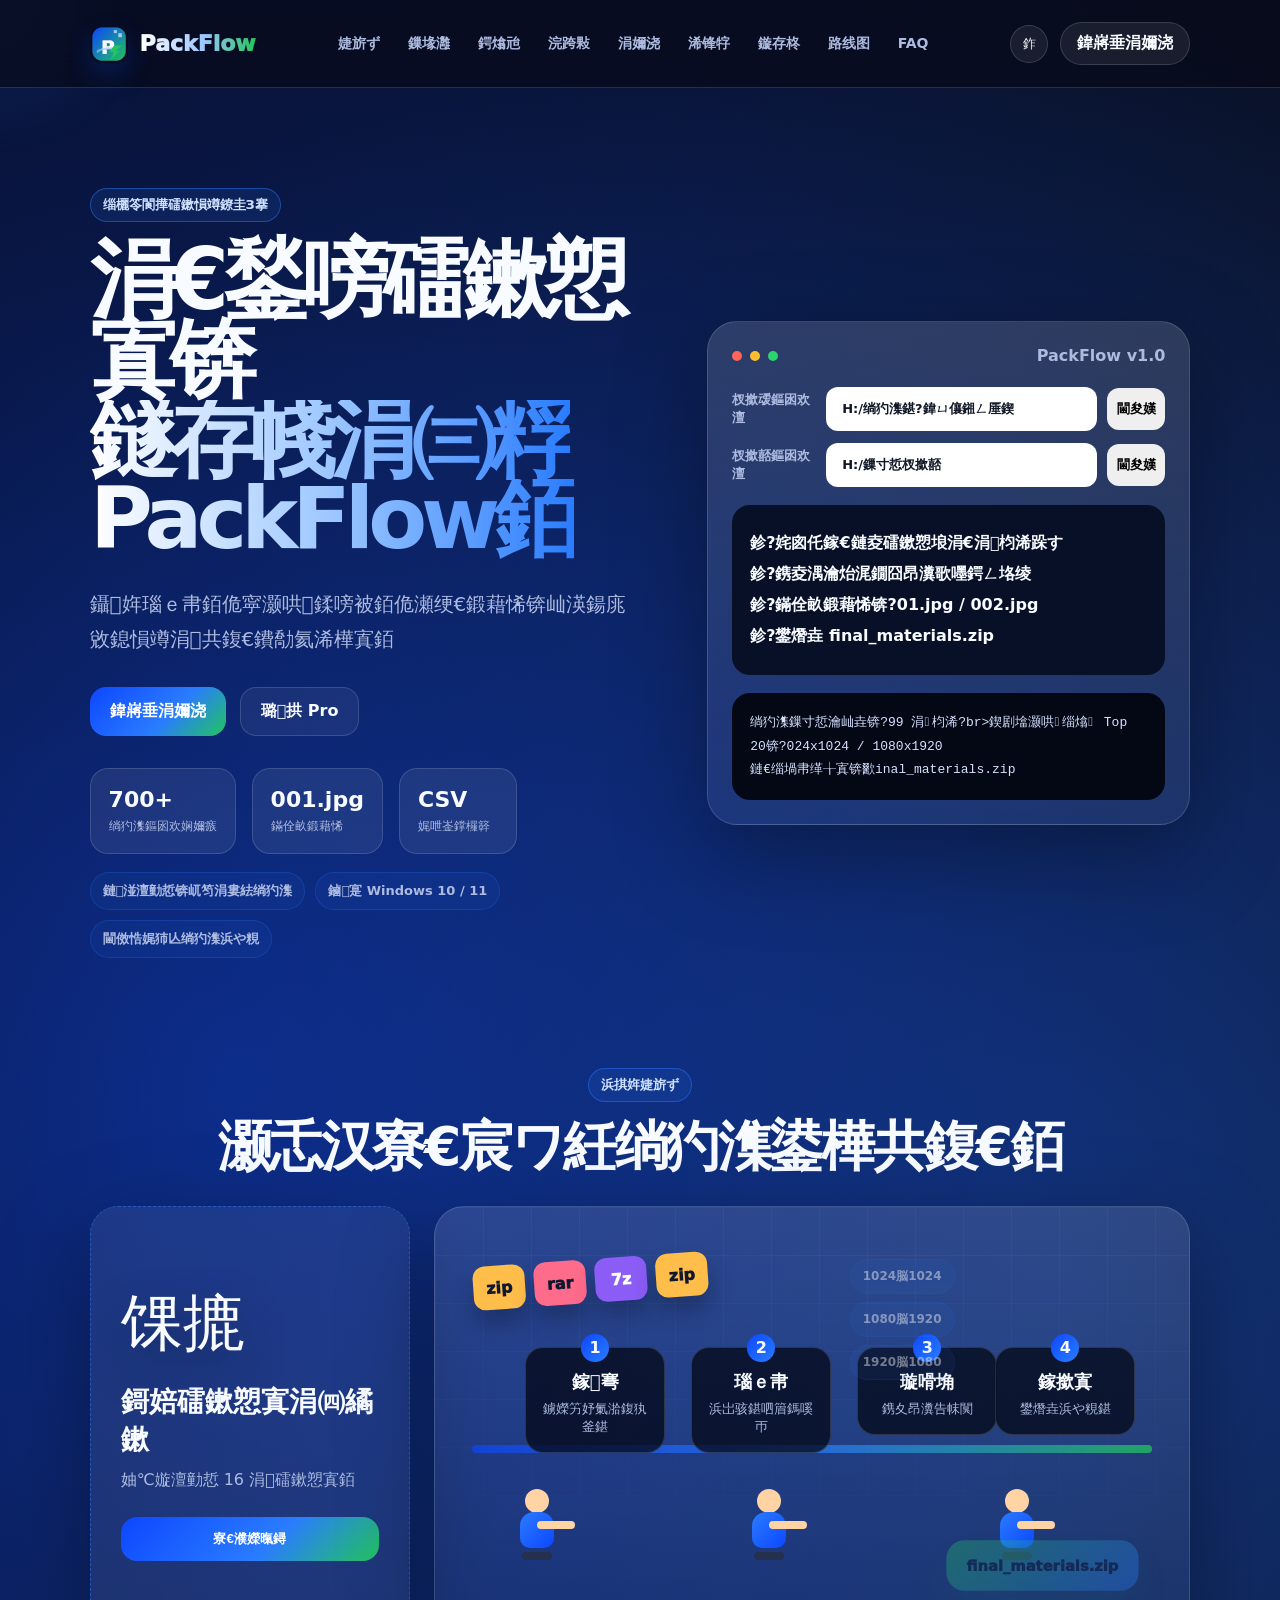
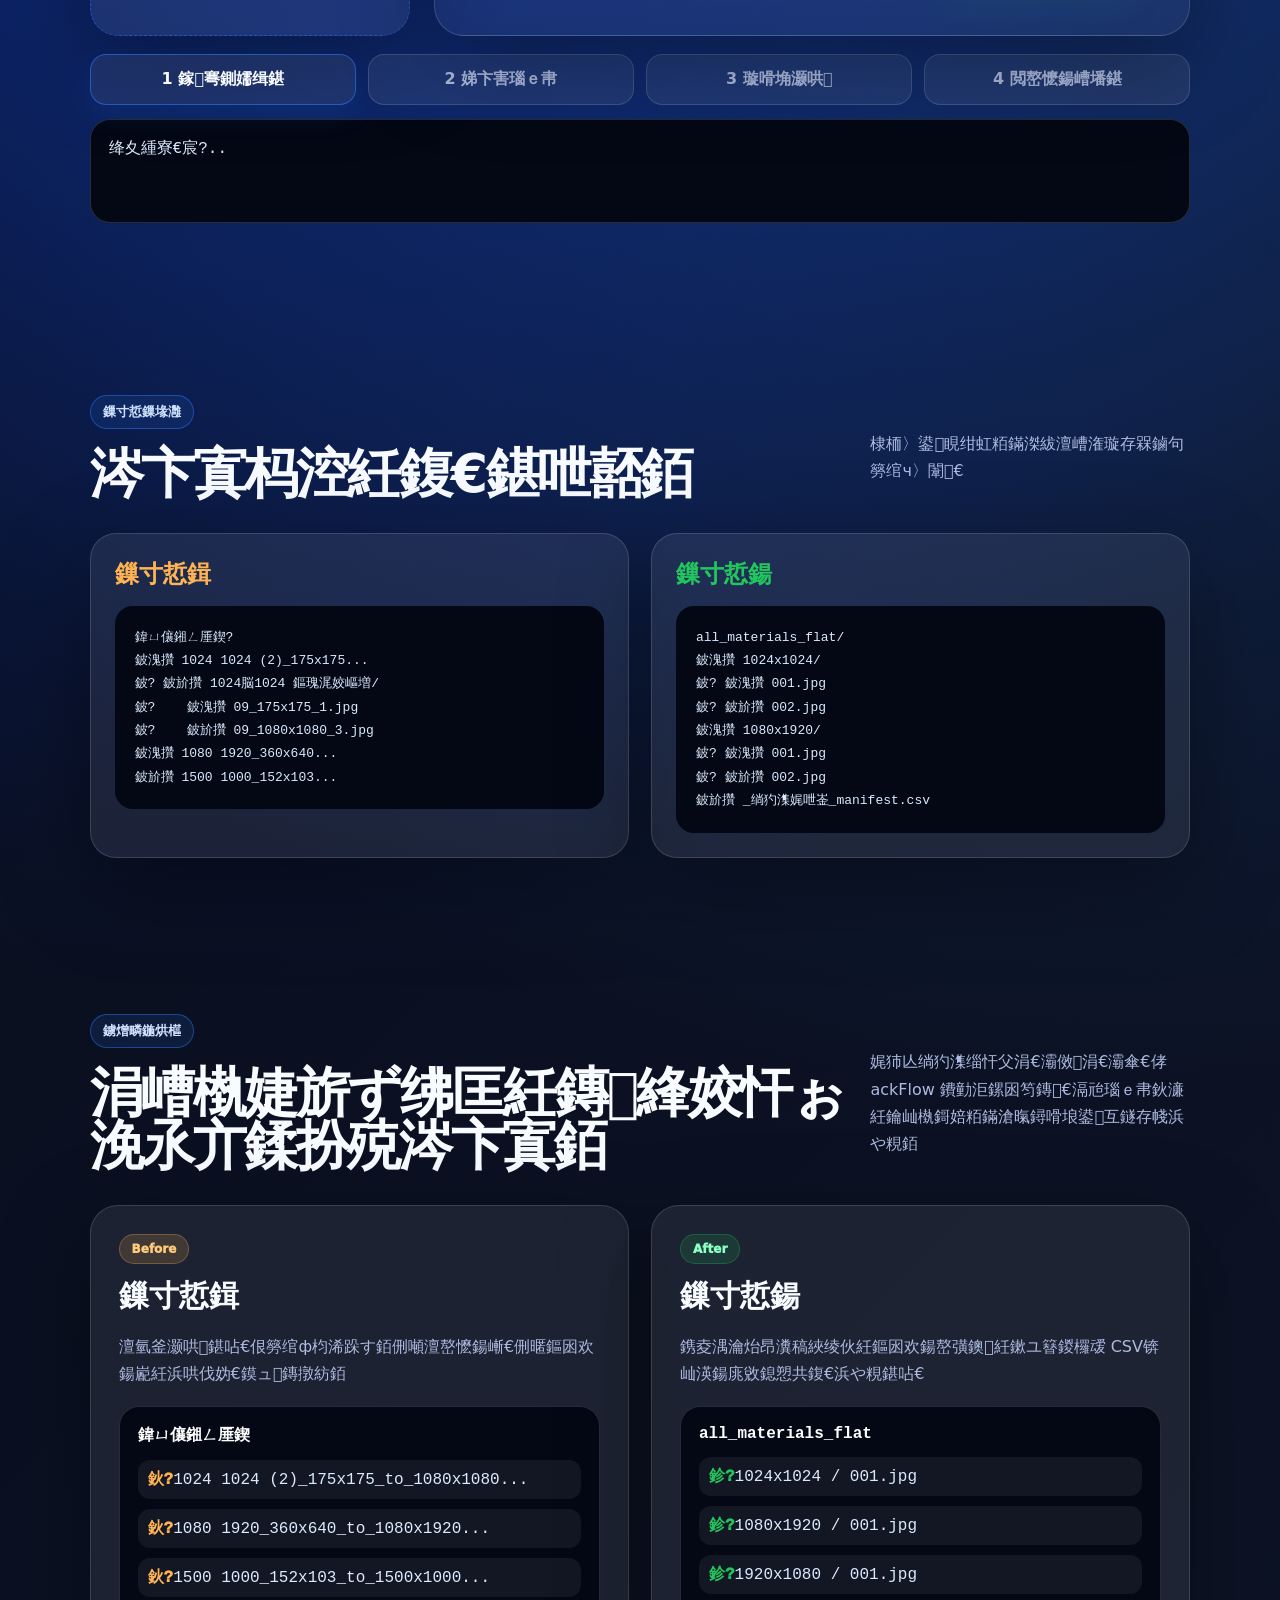
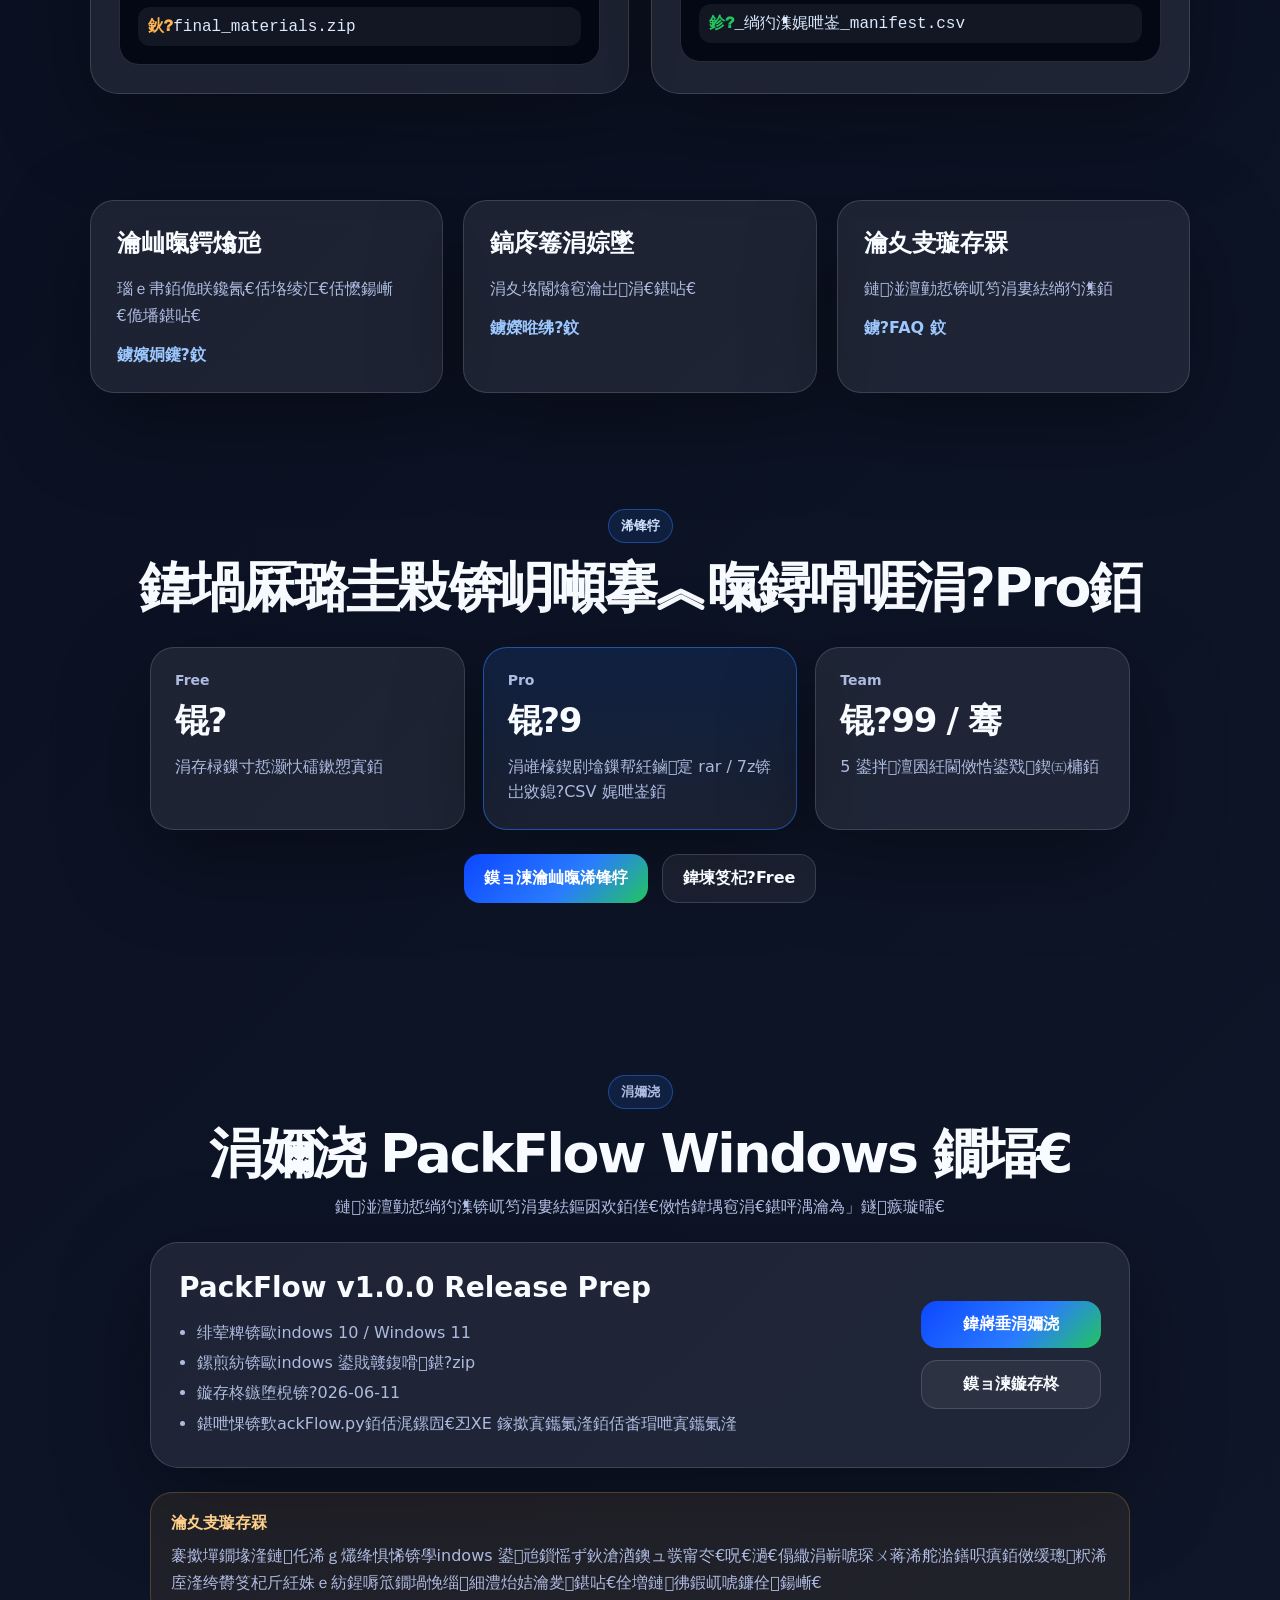
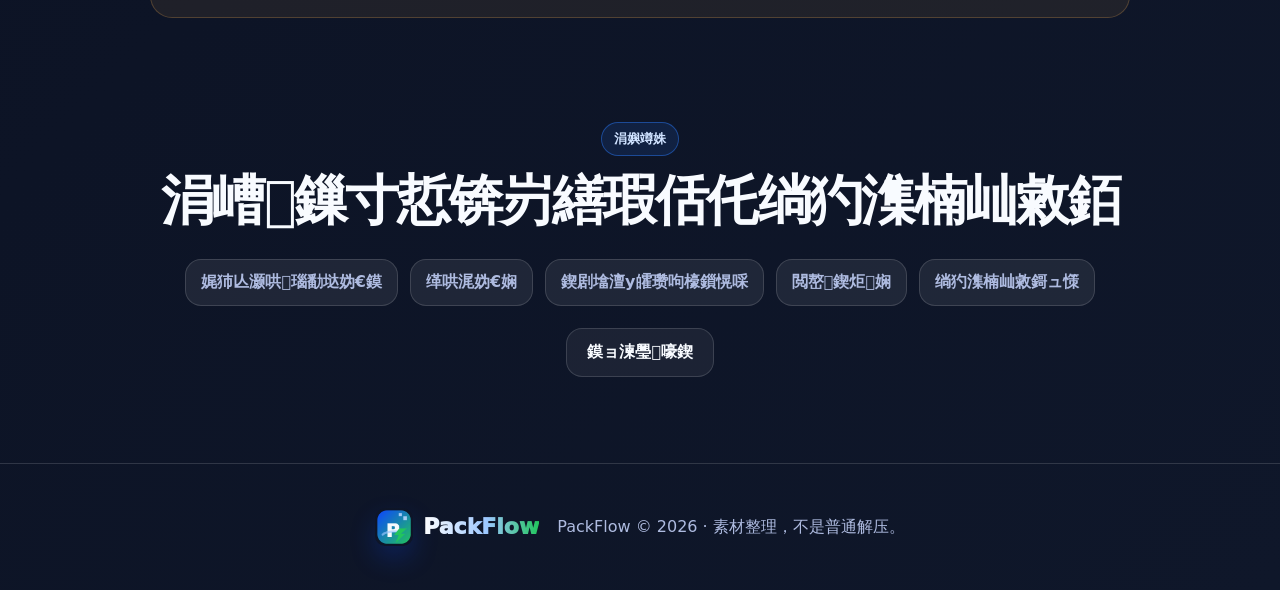
==== commit ccf70fa4: "Refresh PackFlow brand identity" ====
--- a/index.html
+++ b/index.html
@@ -1,147 +1,149 @@
-<!doctype html>
+﻿<!doctype html>
 <html lang="zh-CN">
 <head>
   <meta charset="utf-8" />
   <meta name="viewport" content="width=device-width, initial-scale=1" />
-  <title>PackFlow - 素材包批量解压、图片尺寸分类、重命名与打包工具</title>
-  <meta name="description" content="PackFlow 是面向游戏发行、渠道运营和美术协作团队的素材包整理工具，支持批量解压 zip、rar、7z，自动汇聚图片，按真实尺寸分类，极简重命名，生成素材清单和最终交付压缩包。" />
+  <title>PackFlow - 素材包整理工具</title>
+  <meta name="description" content="PackFlow 是面向游戏发行、渠道运营和美术协作团队的素材包整理工具。" />
+  <link rel="icon" type="image/svg+xml" href="public/favicon.svg" />
+  <link rel="apple-touch-icon" href="public/icon-512.png" />
   <link rel="stylesheet" href="styles.css" />
 </head>
 <body>
   <div class="cursor-glow" aria-hidden="true"></div>
   <header class="nav">
-    <a class="brand" href="index.html"><span>PF</span>PackFlow</a>
+    <a class="brand" href="index.html" aria-label="PackFlow 首页"><img class="brand-icon" src="public/icon-512.png" alt="" /><span class="brand-word">PackFlow</span></a>
     <nav class="nav-links">
-      <a href="index.html#demo">演示</a>
-      <a href="index.html#result">效果</a>
-      <a href="features.html">功能</a>
-      <a href="guide.html">使用</a>
-      <a href="download.html">下载</a>
-      <a href="pricing.html">价格</a>
-      <a href="changelog.html">更新</a>
+      <a href="index.html#demo">婕旂ず</a>
+      <a href="index.html#result">鏁堟灉</a>
+      <a href="features.html">鍔熻兘</a>
+      <a href="guide.html">浣跨敤</a>
+      <a href="download.html">涓嬭浇</a>
+      <a href="pricing.html">浠锋牸</a>
+      <a href="changelog.html">鏇存柊</a>
       <a href="roadmap.html">路线图</a>
       <a href="faq.html">FAQ</a>
     </nav>
     <div class="nav-actions">
-      <button id="themeToggle" class="icon-btn" aria-label="切换主题">◐</button>
-      <a class="btn small" href="download.html">免费下载</a>
+      <button id="themeToggle" class="icon-btn" aria-label="鍒囨崲涓婚">鈼</button>
+      <a class="btn small" href="download.html">鍏嶈垂涓嬭浇</a>
     </div>
   </header>
 
   <main>
     <section class="hero">
       <div class="hero-copy reveal">
-        <p class="eyebrow">给渠道素材一点秩序</p>
-        <h1 class="hero-title hero-title-live" aria-label="一堆素材包，直接丢给 PackFlow。">
-          <span class="title-block t1">一堆素材包，</span><br>
-          <span class="title-block t2">直接丢给</span>
-          <span class="title-block t3">PackFlow。</span>
+        <p class="eyebrow">缁欐笭閬撶礌鏉愪竴鐐圭З搴</p>
+        <h1 class="hero-title hero-title-live" aria-label="涓€鍫嗙礌鏉愬寘锛岀洿鎺ヤ涪缁?PackFlow銆?>
+          <span class="title-block t1">涓€鍫嗙礌鏉愬寘锛</span><br>
+          <span class="title-block t2">鐩存帴涓㈢粰</span>
+          <span class="title-block t3">PackFlow銆</span>
         </h1>
-        <p class="lead">自动解压、按尺寸分类、极简命名，最后生成一个干净的交付包。</p>
+        <p class="lead">鑷姩瑙ｅ帇銆佹寜灏哄鍒嗙被銆佹瀬绠€鍛藉悕锛屾渶鍚庣敓鎴愪竴涓共鍑€鐨勪氦浠樺寘銆</p>
         <div class="hero-actions">
-          <a class="btn primary" href="download.html">免费下载</a>
-          <a class="btn ghost" href="pricing.html">购买 Pro</a>
+          <a class="btn primary" href="download.html">鍏嶈垂涓嬭浇</a>
+          <a class="btn ghost" href="pricing.html">璐拱 Pro</a>
         </div>
         <div class="mini-stats">
-          <div><strong data-count="700">0</strong><span>素材文件测试</span></div>
-          <div><strong>001.jpg</strong><span>极简命名</span></div>
-          <div><strong>CSV</strong><span>清单留底</span></div>
+          <div><strong data-count="700">0</strong><span>绱犳潗鏂囦欢娴嬭瘯</span></div>
+          <div><strong>001.jpg</strong><span>鏋佺畝鍛藉悕</span></div>
+          <div><strong>CSV</strong><span>娓呭崟鐣欏簳</span></div>
         </div>
         <div class="trust-strip">
-          <span>本地处理，不上传素材</span>
-          <span>支持 Windows 10 / 11</span>
-          <span>适合渠道素材交付</span>
-        </div>
-      </div>
-
-      <div class="hero-panel reveal" aria-label="PackFlow 软件预览">
+          <span>鏈湴澶勭悊锛屼笉涓婁紶绱犳潗</span>
+          <span>鏀寔 Windows 10 / 11</span>
+          <span>閫傚悎娓犻亾绱犳潗浜や粯</span>
+        </div>
+      </div>
+
+      <div class="hero-panel reveal" aria-label="PackFlow 杞欢棰勮">
         <div class="window-top"><i></i><i></i><i></i><span>PackFlow v1.0</span></div>
-        <div class="input-line"><em>输入文件夹</em><b>H:/素材包/全部推光图</b><button>选择</button></div>
-        <div class="input-line"><em>输出文件夹</em><b>H:/整理输出</b><button>选择</button></div>
+        <div class="input-line"><em>杈撳叆鏂囦欢澶</em><b>H:/绱犳潗鍖?鍏ㄩ儴鎺ㄥ厜鍥</b><button>閫夋嫨</button></div>
+        <div class="input-line"><em>杈撳嚭鏂囦欢澶</em><b>H:/鏁寸悊杈撳嚭</b><button>閫夋嫨</button></div>
         <div class="checks">
-          <p>✓ 汇聚所有素材到一个文件夹</p>
-          <p>✓ 按真实图片尺寸自动分类</p>
-          <p>✓ 极简命名：001.jpg / 002.jpg</p>
-          <p>✓ 生成 final_materials.zip</p>
-        </div>
-        <div class="fake-log">素材整理完成：699 个文件<br>图片尺寸统计 Top 20：1024x1024 / 1080x1920<br>最终压缩包：final_materials.zip</div>
+          <p>鉁?姹囪仛鎵€鏈夌礌鏉愬埌涓€涓枃浠跺す</p>
+          <p>鉁?鎸夌湡瀹炲浘鐗囧昂瀵歌嚜鍔ㄥ垎绫</p>
+          <p>鉁?鏋佺畝鍛藉悕锛?01.jpg / 002.jpg</p>
+          <p>鉁?鐢熸垚 final_materials.zip</p>
+        </div>
+        <div class="fake-log">绱犳潗鏁寸悊瀹屾垚锛?99 涓枃浠?br>鍥剧墖灏哄缁熻 Top 20锛?024x1024 / 1080x1920<br>鏈€缁堝帇缂╁寘锛歠inal_materials.zip</div>
       </div>
     </section>
 
     <section class="worker-demo reveal" id="demo">
       <div class="section-head">
-        <p class="eyebrow">互动演示</p>
-        <h2>小人开工，素材变干净。</h2>
+        <p class="eyebrow">浜掑姩婕旂ず</p>
+        <h2>灏忎汉寮€宸ワ紝绱犳潗鍙樺共鍑€銆</h2>
       </div>
 
       <div class="demo-grid">
         <div class="drop-zone" id="dropZone">
-          <div class="drop-icon">📦</div>
-          <h3>把素材包丢进来</h3>
-          <p>模拟处理 16 个素材包。</p>
-          <button class="btn primary" id="runDemo">开始整理</button>
-        </div>
-
-        <div class="factory" id="factory" aria-label="素材整理小人动画">
+          <div class="drop-icon">馃摝</div>
+          <h3>鎶婄礌鏉愬寘涓㈣繘鏉</h3>
+          <p>妯℃嫙澶勭悊 16 涓礌鏉愬寘銆</p>
+          <button class="btn primary" id="runDemo">寮€濮嬫暣鐞</button>
+        </div>
+
+        <div class="factory" id="factory" aria-label="绱犳潗鏁寸悊灏忎汉鍔ㄧ敾">
           <div class="factory-track"></div>
           <div class="messy-packs">
             <span class="pack zip">zip</span><span class="pack rar">rar</span><span class="pack seven">7z</span><span class="pack zip">zip</span>
           </div>
 
-          <div class="stage s1" data-step="1"><b>扫描</b><small>看清楚有几个包</small></div>
-          <div class="stage s2" data-step="2"><b>解压</b><small>二级包也拆掉</small></div>
-          <div class="stage s3" data-step="3"><b>识别</b><small>按尺寸排队</small></div>
-          <div class="stage s4" data-step="4"><b>打包</b><small>生成交付包</small></div>
+          <div class="stage s1" data-step="1"><b>鎵弿</b><small>鐪嬫竻妤氭湁鍑犱釜鍖</small></div>
+          <div class="stage s2" data-step="2"><b>瑙ｅ帇</b><small>浜岀骇鍖呬篃鎷嗘帀</small></div>
+          <div class="stage s3" data-step="3"><b>璇嗗埆</b><small>鎸夊昂瀵告帓闃</small></div>
+          <div class="stage s4" data-step="4"><b>鎵撳寘</b><small>鐢熸垚浜や粯鍖</small></div>
 
           <div class="worker worker-a"><i class="head"></i><i class="body"></i><i class="arm"></i><i class="leg"></i></div>
           <div class="worker worker-b"><i class="head"></i><i class="body"></i><i class="arm"></i><i class="leg"></i></div>
           <div class="worker worker-c"><i class="head"></i><i class="body"></i><i class="arm"></i><i class="leg"></i></div>
 
-          <div class="size-tags"><span>1024×1024</span><span>1080×1920</span><span>1920×1080</span></div>
+          <div class="size-tags"><span>1024脳1024</span><span>1080脳1920</span><span>1920脳1080</span></div>
           <div class="final-box">final_materials.zip</div>
-          <div class="champagne">🍾</div>
+          <div class="champagne">馃嵕</div>
           <div class="confetti"><i></i><i></i><i></i><i></i><i></i><i></i></div>
         </div>
       </div>
 
       <div class="stepper" id="stepper">
-        <span class="active">1 扫描压缩包</span>
-        <span>2 深度解压</span>
-        <span>3 识别尺寸</span>
-        <span>4 重命名打包</span>
-      </div>
-      <pre class="demo-log" id="demoLog">等待开工...</pre>
+        <span class="active">1 鎵弿鍘嬬缉鍖</span>
+        <span>2 娣卞害瑙ｅ帇</span>
+        <span>3 璇嗗埆灏哄</span>
+        <span>4 閲嶅懡鍚嶆墦鍖</span>
+      </div>
+      <pre class="demo-log" id="demoLog">绛夊緟寮€宸?..</pre>
     </section>
 
     <section class="before-after reveal" id="result">
       <div class="section-head inline">
         <div>
-          <p class="eyebrow">整理效果</p>
-          <h2>乱包进，净包出。</h2>
-        </div>
-        <p>首页只展示结果；复杂说明放二级页面。</p>
+          <p class="eyebrow">鏁寸悊鏁堟灉</p>
+          <h2>涔卞寘杩涳紝鍑€鍖呭嚭銆</h2>
+        </div>
+        <p>棣栭〉鍙睍绀虹粨鏋滐紱澶嶆潅璇存槑鏀句簩绾ч〉闈€</p>
       </div>
       <div class="compare">
         <div class="side bad">
-          <h3>整理前</h3>
-          <pre>全部推光图/
-├─ 1024 1024 (2)_175x175...
-│  └─ 1024×1024 方图母版/
-│     ├─ 09_175x175_1.jpg
-│     └─ 09_1080x1080_3.jpg
-├─ 1080 1920_360x640...
-└─ 1500 1000_152x103...</pre>
+          <h3>鏁寸悊鍓</h3>
+          <pre>鍏ㄩ儴鎺ㄥ厜鍥?
+鈹溾攢 1024 1024 (2)_175x175...
+鈹? 鈹斺攢 1024脳1024 鏂瑰浘姣嶇増/
+鈹?    鈹溾攢 09_175x175_1.jpg
+鈹?    鈹斺攢 09_1080x1080_3.jpg
+鈹溾攢 1080 1920_360x640...
+鈹斺攢 1500 1000_152x103...</pre>
         </div>
         <div class="side good">
-          <h3>整理后</h3>
+          <h3>鏁寸悊鍚</h3>
           <pre>all_materials_flat/
-├─ 1024x1024/
-│  ├─ 001.jpg
-│  └─ 002.jpg
-├─ 1080x1920/
-│  ├─ 001.jpg
-│  └─ 002.jpg
-└─ _素材清单_manifest.csv</pre>
+鈹溾攢 1024x1024/
+鈹? 鈹溾攢 001.jpg
+鈹? 鈹斺攢 002.jpg
+鈹溾攢 1080x1920/
+鈹? 鈹溾攢 001.jpg
+鈹? 鈹斺攢 002.jpg
+鈹斺攢 _绱犳潗娓呭崟_manifest.csv</pre>
         </div>
       </div>
     </section>
@@ -149,18 +151,18 @@
     <section class="real-proof reveal">
       <div class="section-head inline">
         <div>
-          <p class="eyebrow">真实场景</p>
-          <h2>不是演示稿，是你每天会遇到的乱包。</h2>
-        </div>
-        <p>渠道素材经常一层套一层。PackFlow 的目标不是“能解压”，而是把结果整理到可以直接交付。</p>
+          <p class="eyebrow">鐪熷疄鍦烘櫙</p>
+          <h2>涓嶆槸婕旂ず绋匡紝鏄綘姣忓ぉ浼氶亣鍒扮殑涔卞寘銆</h2>
+        </div>
+        <p>娓犻亾绱犳潗缁忓父涓€灞傚涓€灞傘€侾ackFlow 鐨勭洰鏍囦笉鏄€滆兘瑙ｅ帇鈥濓紝鑰屾槸鎶婄粨鏋滄暣鐞嗗埌鍙互鐩存帴浜や粯銆</p>
       </div>
       <div class="proof-grid">
         <div class="proof-card">
           <span class="proof-label bad-label">Before</span>
-          <h3>整理前</h3>
-          <p>多个尺寸包、二级文件夹、重复命名、长文件名，人工检查容易漏。</p>
+          <h3>鏁寸悊鍓</h3>
+          <p>澶氫釜灏哄鍖呫€佷簩绾ф枃浠跺す銆侀噸澶嶅懡鍚嶃€侀暱鏂囦欢鍚嶏紝浜哄伐妫€鏌ュ鏄撴紡銆</p>
           <div class="folder-mock messy">
-            <b>全部推光图</b>
+            <b>鍏ㄩ儴鎺ㄥ厜鍥</b>
             <span>1024 1024 (2)_175x175_to_1080x1080...</span>
             <span>1080 1920_360x640_to_1080x1920...</span>
             <span>1500 1000_152x103_to_1500x1000...</span>
@@ -169,14 +171,14 @@
         </div>
         <div class="proof-card">
           <span class="proof-label good-label">After</span>
-          <h3>整理后</h3>
-          <p>按真实尺寸归类，文件名变短，来源写入 CSV，最后生成干净交付包。</p>
+          <h3>鏁寸悊鍚</h3>
+          <p>鎸夌湡瀹炲昂瀵稿綊绫伙紝鏂囦欢鍚嶅彉鐭紝鏉ユ簮鍐欏叆 CSV锛屾渶鍚庣敓鎴愬共鍑€浜や粯鍖呫€</p>
           <div class="folder-mock clean">
             <b>all_materials_flat</b>
             <span>1024x1024 / 001.jpg</span>
             <span>1080x1920 / 001.jpg</span>
             <span>1920x1080 / 001.jpg</span>
-            <span>_素材清单_manifest.csv</span>
+            <span>_绱犳潗娓呭崟_manifest.csv</span>
           </div>
         </div>
       </div>
@@ -184,94 +186,94 @@
 
     <section class="cards three compact-section">
       <a class="card reveal" href="features.html">
-        <h3>完整功能</h3>
-        <p>解压、汇聚、分类、命名、打包。</p>
-        <span>看功能 →</span>
+        <h3>瀹屾暣鍔熻兘</h3>
+        <p>瑙ｅ帇銆佹眹鑱氥€佸垎绫汇€佸懡鍚嶃€佹墦鍖呫€</p>
+        <span>鐪嬪姛鑳?鈫</span>
       </a>
       <a class="card reveal" href="guide.html">
-        <h3>怎么上手</h3>
-        <p>三分钟跑完第一包。</p>
-        <span>看教程 →</span>
+        <h3>鎬庝箞涓婃墜</h3>
+        <p>涓夊垎閽熻窇瀹岀涓€鍖呫€</p>
+        <span>鐪嬫暀绋?鈫</span>
       </a>
       <a class="card reveal" href="faq.html">
-        <h3>安全说明</h3>
-        <p>本地处理，不上传素材。</p>
-        <span>看 FAQ →</span>
+        <h3>瀹夊叏璇存槑</h3>
+        <p>鏈湴澶勭悊锛屼笉涓婁紶绱犳潗銆</p>
+        <span>鐪?FAQ 鈫</span>
       </a>
     </section>
 
     <section class="pricing-preview compact-section reveal" id="pricing">
       <div class="section-head">
-        <p class="eyebrow">价格</p>
-        <h2>先免费用，重度整理再上 Pro。</h2>
+        <p class="eyebrow">浠锋牸</p>
+        <h2>鍏堝厤璐圭敤锛岄噸搴︽暣鐞嗗啀涓?Pro銆</h2>
       </div>
       <div class="price-mini-grid">
         <div class="price-mini">
           <b>Free</b>
-          <strong>￥0</strong>
-          <p>临时整理小素材包。</p>
+          <strong>锟?</strong>
+          <p>涓存椂鏁寸悊灏忕礌鏉愬寘銆</p>
         </div>
         <div class="price-mini highlight">
           <b>Pro</b>
-          <strong>￥49</strong>
-          <p>不限图片数，支持 rar / 7z，生成 CSV 清单。</p>
+          <strong>锟?9</strong>
+          <p>涓嶉檺鍥剧墖鏁帮紝鏀寔 rar / 7z锛岀敓鎴?CSV 娓呭崟銆</p>
         </div>
         <div class="price-mini">
           <b>Team</b>
-          <strong>￥199 / 年</strong>
-          <p>5 台设备，适合发行团队。</p>
+          <strong>锟?99 / 骞</strong>
+          <p>5 鍙拌澶囷紝閫傚悎鍙戣鍥㈤槦銆</p>
         </div>
       </div>
       <div class="center-actions">
-        <a class="btn primary" href="pricing.html">查看完整价格</a>
-        <a class="btn ghost" href="download.html">先下载 Free</a>
+        <a class="btn primary" href="pricing.html">鏌ョ湅瀹屾暣浠锋牸</a>
+        <a class="btn ghost" href="download.html">鍏堜笅杞?Free</a>
       </div>
     </section>
 
     <section class="download compact-section reveal" id="download">
-      <p class="eyebrow">下载</p>
-      <h2>下载 PackFlow Windows 版。</h2>
-      <p>本地处理素材，不上传文件。适合先跑一包真实项目试试。</p>
+      <p class="eyebrow">涓嬭浇</p>
+      <h2>涓嬭浇 PackFlow Windows 鐗堛€</h2>
+      <p>鏈湴澶勭悊绱犳潗锛屼笉涓婁紶鏂囦欢銆傞€傚悎鍏堣窇涓€鍖呯湡瀹為」鐩瘯璇曘€</p>
       <div class="download-panel">
         <div>
           <h3>PackFlow v1.0.0 Release Prep</h3>
           <ul>
-            <li>系统：Windows 10 / Windows 11</li>
-            <li>格式：Windows 发布准备包 zip</li>
-            <li>更新时间：2026-06-11</li>
-            <li>包含：PackFlow.py、图标、EXE 打包脚本、安装包脚本</li>
+            <li>绯荤粺锛歐indows 10 / Windows 11</li>
+            <li>鏍煎紡锛歐indows 鍙戝竷鍑嗗鍖?zip</li>
+            <li>鏇存柊鏃堕棿锛?026-06-11</li>
+            <li>鍖呭惈锛歅ackFlow.py銆佸浘鏍囥€丒XE 鎵撳寘鑴氭湰銆佸畨瑁呭寘鑴氭湰</li>
           </ul>
         </div>
         <div class="download-actions">
-          <a class="btn primary" href="download.html">免费下载</a>
-          <a class="btn ghost" href="changelog.html">查看更新</a>
+          <a class="btn primary" href="download.html">鍏嶈垂涓嬭浇</a>
+          <a class="btn ghost" href="changelog.html">鏌ョ湅鏇存柊</a>
         </div>
       </div>
       <div class="security-note">
-        <b>安全说明</b>
-        <p>当前版本未做代码签名，Windows 可能提示“未知发布者”。这不代表软件有病毒。建议仅从本站下载，正式商业版后续会增加安装包、版本号和代码签名。</p>
+        <b>瀹夊叏璇存槑</b>
+        <p>褰撳墠鐗堟湰鏈仛浠ｇ爜绛惧悕锛學indows 鍙兘鎻愮ず鈥滄湭鐭ュ彂甯冭€呪€濄€傝繖涓嶄唬琛ㄨ蒋浠舵湁鐥呮瘨銆傚缓璁粎浠庢湰绔欎笅杞斤紝姝ｅ紡鍟嗕笟鐗堝悗缁細澧炲姞瀹夎鍖呫€佺増鏈彿鍜屼唬鐮佺鍚嶃€</p>
       </div>
     </section>
 
     <section class="roadmap-teaser compact-section reveal">
       <div class="section-head">
-        <p class="eyebrow">下一步</p>
-        <h2>不止整理，还要做素材验收。</h2>
+        <p class="eyebrow">涓嬩竴姝</p>
+        <h2>涓嶆鏁寸悊锛岃繕瑕佸仛绱犳潗楠屾敹銆</h2>
       </div>
       <div class="roadmap-mini">
-        <span>渠道尺寸规则检查</span>
-        <span>缺图检测</span>
-        <span>图片大小超限提醒</span>
-        <span>重复图检测</span>
-        <span>素材验收报告</span>
+        <span>娓犻亾灏哄瑙勫垯妫€鏌</span>
+        <span>缂哄浘妫€娴</span>
+        <span>鍥剧墖澶у皬瓒呴檺鎻愰啋</span>
+        <span>閲嶅鍥炬娴</span>
+        <span>绱犳潗楠屾敹鎶ュ憡</span>
       </div>
       <div class="center-actions">
-        <a class="btn ghost" href="roadmap.html">查看路线图</a>
+        <a class="btn ghost" href="roadmap.html">鏌ョ湅璺嚎鍥</a>
       </div>
     </section>
   </main>
 
-  <footer>PackFlow © 2026 · v13 Download · 素材整理，不是普通解压。</footer>
+  <footer class="site-footer"><span class="footer-brand"><img class="brand-icon" src="public/icon-512.png" alt="" /><span class="brand-word">PackFlow</span></span><p>PackFlow &copy; 2026 · 素材整理，不是普通解压。</p></footer>
   <script src="app.js"></script>
 </body>
 </html>
--- a/styles.css
+++ b/styles.css
@@ -1,5 +1,5 @@
-:root{
-  --bg:#070b1a;--bg2:#0b1228;--card:rgba(255,255,255,.075);--line:rgba(255,255,255,.14);--text:#f8fbff;--muted:#aebbe0;--cyan:#29d6ff;--purple:#7c3aed;--green:#32e08e;--orange:#ffb453;--shadow:0 28px 90px rgba(0,0,0,.35);--radius:28px
+﻿:root{
+  --bg:#070b1a;--bg2:#0F172A;--card:rgba(255,255,255,.075);--line:rgba(255,255,255,.14);--text:#f8fbff;--muted:#aebbe0;--cyan:#2A7CFF;--purple:#0D47FF;--green:#22C55E;--orange:#ffb453;--shadow:0 28px 90px rgba(0,0,0,.35);--radius:28px
 }
 [data-theme="light"]{--bg:#f6f8ff;--bg2:#eef3ff;--card:rgba(255,255,255,.86);--line:rgba(35,48,90,.14);--text:#10172f;--muted:#607098;--shadow:0 24px 70px rgba(43,55,100,.16)}
 
@@ -24,11 +24,11 @@
   100%{opacity:1;filter:blur(0);transform:translateY(0) rotate(0) scale(1)}
 }
 
-*{box-sizing:border-box}html{scroll-behavior:smooth}body{margin:0;font-family:Inter,ui-sans-serif,system-ui,-apple-system,BlinkMacSystemFont,"Segoe UI","Microsoft YaHei",Arial,sans-serif;background:radial-gradient(circle at 18% 20%,rgba(124,58,237,.42),transparent 34%),radial-gradient(circle at 82% 24%,rgba(41,214,255,.28),transparent 33%),linear-gradient(135deg,var(--bg),var(--bg2));color:var(--text);min-height:100vh;overflow-x:hidden}.cursor-glow{position:fixed;width:320px;height:320px;border-radius:50%;background:radial-gradient(circle,rgba(41,214,255,.18),transparent 68%);pointer-events:none;z-index:0;transform:translate(-50%,-50%);opacity:.8}.nav{position:sticky;top:0;z-index:20;display:flex;align-items:center;justify-content:space-between;padding:22px 7vw;background:rgba(7,11,26,.72);backdrop-filter:blur(18px);border-bottom:1px solid var(--line)}[data-theme="light"] .nav{background:rgba(246,248,255,.74)}.brand{display:flex;align-items:center;gap:12px;color:var(--text);text-decoration:none;font-weight:900}.brand span{width:34px;height:34px;display:grid;place-items:center;border-radius:12px;background:linear-gradient(135deg,var(--purple),var(--cyan));box-shadow:0 12px 30px rgba(41,214,255,.2)}.nav-links{display:flex;gap:28px}.nav-links a{color:var(--muted);text-decoration:none;font-weight:700;font-size:14px}.nav-links a:hover{color:var(--text)}.nav-actions{display:flex;align-items:center;gap:12px}.icon-btn{width:38px;height:38px;border-radius:50%;border:1px solid var(--line);background:var(--card);color:var(--text);cursor:pointer}.btn{display:inline-flex;align-items:center;justify-content:center;gap:8px;padding:13px 20px;border-radius:16px;border:1px solid var(--line);color:var(--text);text-decoration:none;font-weight:900;background:var(--card);cursor:pointer;transition:.22s transform,.22s border-color,.22s box-shadow}.btn:hover{transform:translateY(-2px);border-color:rgba(41,214,255,.55);box-shadow:0 16px 34px rgba(41,214,255,.12)}.btn.primary{background:linear-gradient(135deg,#7c3aed,#29d6ff);border:0}.btn.small{padding:10px 16px;border-radius:999px}.btn.ghost{background:rgba(255,255,255,.06)}main{position:relative;z-index:1}.hero{min-height:760px;display:grid;grid-template-columns:minmax(0,1.02fr) minmax(440px,.9fr);gap:70px;align-items:center;padding:100px 7vw 70px}.eyebrow{display:inline-flex;margin:0 0 18px;padding:7px 12px;border-radius:999px;border:1px solid rgba(124,58,237,.45);background:rgba(124,58,237,.13);color:#c9d7ff;font-weight:800;font-size:13px}.hero h1,.page h1{font-size:clamp(46px,6.7vw,92px);line-height:.93;margin:0;letter-spacing:-.07em}.hero h1 span{background:linear-gradient(90deg,#fff,#7aefff,#7c94ff);-webkit-background-clip:text;color:transparent}[data-theme="light"] .hero h1 span{background:linear-gradient(90deg,#1b2450,#0ea5e9,#7c3aed);-webkit-background-clip:text;color:transparent}.lead{margin:28px 0 0;color:var(--muted);font-size:20px;line-height:1.75;max-width:670px}.hero-actions{display:flex;gap:14px;margin-top:30px}.mini-stats{display:flex;gap:16px;margin-top:32px}.mini-stats div{min-width:118px;padding:18px;border-radius:18px;background:var(--card);border:1px solid var(--line)}.mini-stats strong{display:block;font-size:22px}.mini-stats span{display:block;margin-top:6px;color:var(--muted);font-size:12px}.hero-panel{border:1px solid var(--line);border-radius:30px;background:linear-gradient(180deg,rgba(255,255,255,.14),rgba(255,255,255,.06));box-shadow:var(--shadow);overflow:hidden;padding:24px}.window-top{display:flex;align-items:center;gap:8px;margin-bottom:22px}.window-top i{width:10px;height:10px;border-radius:50%}.window-top i:nth-child(1){background:#ff6557}.window-top i:nth-child(2){background:#ffbd2e}.window-top i:nth-child(3){background:#2bd46f}.window-top span{margin-left:auto;color:var(--muted);font-weight:800}.input-line{display:grid;grid-template-columns:84px 1fr 58px;gap:10px;align-items:center;margin-bottom:12px}.input-line em{font-style:normal;color:var(--muted);font-weight:800;font-size:13px}.input-line b{background:#fff;color:#111827;border-radius:12px;padding:13px 16px;font-size:13px;white-space:nowrap;overflow:hidden;text-overflow:ellipsis}.input-line button{height:42px;border:0;border-radius:12px;font-weight:900}.checks{padding:18px;border-radius:18px;background:#071026;margin:18px 0}.checks p{margin:10px 0;font-weight:800}.fake-log{padding:18px;border-radius:18px;background:#040815;color:#d6e1ff;font-family:ui-monospace,SFMono-Regular,Menlo,monospace;font-size:13px;line-height:1.8}.section-head{text-align:center;margin-bottom:32px}.section-head h2,.download h2{font-size:clamp(34px,4.2vw,60px);line-height:1;margin:0;letter-spacing:-.045em}.section-head.inline{display:flex;align-items:end;justify-content:space-between;text-align:left}.section-head.inline p:last-child{max-width:320px;color:var(--muted);line-height:1.7}.worker-demo,.before-after,.compact-section,.page{padding:86px 7vw}.worker-demo{padding-top:40px}.demo-grid{display:grid;grid-template-columns:320px 1fr;gap:24px;align-items:stretch}.drop-zone{border:1px dashed rgba(41,214,255,.48);border-radius:28px;background:rgba(255,255,255,.07);padding:30px;display:flex;flex-direction:column;justify-content:center;min-height:430px;box-shadow:var(--shadow)}.drop-zone.active{box-shadow:0 0 0 3px rgba(41,214,255,.18),0 22px 70px rgba(41,214,255,.15)}.drop-icon{font-size:62px;filter:drop-shadow(0 18px 24px rgba(0,0,0,.3));animation:floaty 3s ease-in-out infinite}.drop-zone h3{font-size:28px;margin:18px 0 8px}.drop-zone p{color:var(--muted);line-height:1.6;margin:0 0 24px}.factory{position:relative;min-height:430px;border:1px solid var(--line);border-radius:30px;background:linear-gradient(180deg,rgba(255,255,255,.12),rgba(255,255,255,.045));overflow:hidden;box-shadow:var(--shadow)}.factory:before{content:"";position:absolute;inset:0;background-image:linear-gradient(rgba(255,255,255,.04) 1px,transparent 1px),linear-gradient(90deg,rgba(255,255,255,.04) 1px,transparent 1px);background-size:48px 48px;mask-image:linear-gradient(to bottom,#000,transparent 90%)}.factory-track{position:absolute;left:5%;right:5%;top:238px;height:8px;border-radius:999px;background:linear-gradient(90deg,rgba(124,58,237,.65),rgba(41,214,255,.7),rgba(50,224,142,.75))}.messy-packs{position:absolute;left:38px;top:52px;display:flex;gap:9px;transform:rotate(-4deg)}.pack{display:grid;place-items:center;width:52px;height:44px;border-radius:12px;background:#ffbd4a;color:#10172f;font-weight:950;box-shadow:0 14px 22px rgba(0,0,0,.24)}.pack.rar{background:#fe6b8b}.pack.seven{background:#8b5cf6;color:white}.stage{position:absolute;top:140px;width:140px;padding:16px;border-radius:18px;background:rgba(4,8,21,.74);border:1px solid var(--line);text-align:center;transition:.25s transform,.25s border-color,.25s background}.stage:before{content:attr(data-step);display:grid;place-items:center;width:28px;height:28px;border-radius:50%;background:linear-gradient(135deg,var(--purple),var(--cyan));margin:-30px auto 8px;font-weight:900}.stage b{display:block;font-size:18px}.stage small{display:block;color:var(--muted);margin-top:6px}.stage.on{transform:translateY(-10px) scale(1.04);border-color:rgba(41,214,255,.8);background:rgba(41,214,255,.11)}.s1{left:12%}.s2{left:34%}.s3{left:56%}.s4{left:78%;transform:translateX(-20%)}.worker{position:absolute;width:44px;height:74px;transition:1s left,1s top,1s transform}.worker i{position:absolute;display:block}.head{width:24px;height:24px;border-radius:50%;background:#ffd3a3;left:10px;top:0}.body{width:34px;height:36px;border-radius:14px 14px 10px 10px;background:linear-gradient(135deg,#37d6ff,#7c3aed);left:5px;top:23px}.arm{width:38px;height:8px;background:#ffd3a3;border-radius:999px;left:22px;top:32px;transform-origin:left center;animation:workarm .55s ease-in-out infinite alternate}.leg{width:30px;height:8px;background:#24304e;border-radius:999px;left:7px;top:63px}.worker-a{left:80px;top:282px}.worker-b{left:312px;top:282px}.worker-c{left:560px;top:282px}.factory.running .worker-a{animation:moveA 5.2s ease-in-out forwards}.factory.running .worker-b{animation:moveB 5.2s ease-in-out forwards}.factory.running .worker-c{animation:moveC 5.2s ease-in-out forwards}.size-tags{position:absolute;left:55%;top:52px;display:flex;flex-direction:column;gap:8px;opacity:.45;transition:.4s}.size-tags span{padding:8px 12px;border-radius:999px;background:rgba(41,214,255,.14);border:1px solid rgba(41,214,255,.22);font-weight:900;font-size:12px}.factory.running .size-tags{opacity:1;animation:pop .8s ease 2.5s both}.final-box{position:absolute;right:42px;bottom:42px;padding:18px 22px;border-radius:20px;background:linear-gradient(135deg,#32e08e,#29d6ff);color:#061221;font-weight:950;box-shadow:0 20px 40px rgba(50,224,142,.18);opacity:.35;transform:scale(.92);transition:.5s}.factory.done .final-box{opacity:1;transform:scale(1.05)}.champagne{position:absolute;right:190px;bottom:68px;font-size:32px;opacity:0;transform:rotate(-20deg) scale(.6)}.factory.done .champagne{animation:cheers .8s ease forwards}.confetti{position:absolute;right:120px;bottom:128px;width:160px;height:140px;pointer-events:none}.confetti i{position:absolute;width:8px;height:14px;border-radius:4px;background:var(--cyan);opacity:0}.confetti i:nth-child(2){background:#ffbd4a;left:40px}.confetti i:nth-child(3){background:#ff5d8f;left:74px}.confetti i:nth-child(4){background:#32e08e;left:108px}.confetti i:nth-child(5){background:#8b5cf6;left:138px}.confetti i:nth-child(6){background:#fff;left:20px}.factory.done .confetti i{animation:confetti 1.1s ease forwards}.stepper{display:grid;grid-template-columns:repeat(4,1fr);gap:12px;margin-top:18px}.stepper span{padding:14px;border-radius:16px;background:var(--card);border:1px solid var(--line);color:var(--muted);font-weight:900;text-align:center}.stepper span.active{color:var(--text);border-color:rgba(41,214,255,.55);box-shadow:0 10px 28px rgba(41,214,255,.1)}.demo-log{min-height:104px;margin:14px 0 0;padding:18px;border-radius:20px;background:#040815;color:#dbeafe;border:1px solid var(--line);font-family:ui-monospace,SFMono-Regular,Menlo,monospace;white-space:pre-wrap}.compare{display:grid;grid-template-columns:1fr 1fr;gap:22px}.side{padding:24px;border-radius:26px;background:var(--card);border:1px solid var(--line);box-shadow:var(--shadow);overflow:hidden}.side h3{margin:0 0 16px;font-size:24px}.side pre,.tree{margin:0;padding:20px;border-radius:18px;background:#040815;color:#dbeafe;line-height:1.8;overflow:auto}.bad h3{color:#ffb453}.good h3{color:#32e08e}.cards.three{display:grid;grid-template-columns:repeat(3,1fr);gap:20px}.card{display:block;padding:26px;border-radius:24px;background:var(--card);border:1px solid var(--line);color:var(--text);text-decoration:none;box-shadow:var(--shadow)}.card h3{margin:0 0 10px;font-size:24px}.card p{color:var(--muted);line-height:1.7}.card span{font-weight:900;color:#7aefff}.download{text-align:center}.download p{color:var(--muted)}footer{text-align:center;color:var(--muted);padding:44px 7vw;border-top:1px solid var(--line)}.reveal{opacity:0;transform:translateY(24px);transition:.7s ease}.reveal.visible{opacity:1;transform:translateY(0)}.page{max-width:1080px;margin:0 auto;min-height:70vh}.page h1{font-size:clamp(42px,6vw,74px);margin-bottom:38px}.feature-list{display:grid;grid-template-columns:repeat(2,1fr);gap:18px}.feature-list article,.timeline div,.faq details{padding:24px;border-radius:22px;background:var(--card);border:1px solid var(--line)}.feature-list h3,.timeline h3{font-size:24px;margin:0 0 10px}.feature-list p,.timeline p,.faq p{color:var(--muted);line-height:1.75}.timeline{display:grid;gap:18px}.timeline b{display:inline-grid;place-items:center;width:44px;height:44px;border-radius:14px;background:linear-gradient(135deg,var(--purple),var(--cyan));margin-bottom:12px}.faq{display:grid;gap:14px}.faq summary{cursor:pointer;font-size:20px;font-weight:900}.faq p{margin-bottom:0}@keyframes floaty{50%{transform:translateY(-10px)}}@keyframes workarm{to{transform:rotate(26deg)}}@keyframes pop{from{transform:scale(.86);opacity:0}to{transform:scale(1);opacity:1}}@keyframes cheers{to{opacity:1;transform:rotate(-8deg) scale(1)}}@keyframes confetti{0%{opacity:0;transform:translateY(0) rotate(0)}20%{opacity:1}100%{opacity:0;transform:translateY(-120px) rotate(220deg)}}@keyframes moveA{0%{left:80px;top:282px}45%{left:235px;top:278px}100%{left:372px;top:282px}}@keyframes moveB{0%{left:312px;top:282px}50%{left:470px;top:278px}100%{left:610px;top:282px}}@keyframes moveC{0%{left:560px;top:282px}70%{left:705px;top:278px}100%{left:790px;top:282px}}@media(max-width:980px){.hero,.demo-grid,.compare,.cards.three,.feature-list{grid-template-columns:1fr}.hero{min-height:auto;padding-top:76px}.nav-links{display:none}.hero-panel{order:-1}.stepper{grid-template-columns:1fr 1fr}.factory{min-height:520px}.stage{width:120px}.s1{left:6%}.s2{left:30%}.s3{left:53%}.s4{left:77%}.section-head.inline{display:block}.input-line{grid-template-columns:1fr}.input-line button{display:none}}@media(max-width:560px){.hero h1{font-size:48px}.hero-actions,.mini-stats{flex-direction:column}.stepper{grid-template-columns:1fr}.worker-demo,.before-after,.compact-section,.page,.hero{padding-left:20px;padding-right:20px}.factory{display:none}.demo-grid{display:block}.drop-zone{min-height:280px}}
+*{box-sizing:border-box}html{scroll-behavior:smooth}body{margin:0;font-family:Inter,ui-sans-serif,system-ui,-apple-system,BlinkMacSystemFont,"Segoe UI","Microsoft YaHei",Arial,sans-serif;background:radial-gradient(circle at 18% 20%,rgba(13,71,255,.42),transparent 34%),radial-gradient(circle at 82% 24%,rgba(42,124,255,.28),transparent 33%),linear-gradient(135deg,var(--bg),var(--bg2));color:var(--text);min-height:100vh;overflow-x:hidden}.cursor-glow{position:fixed;width:320px;height:320px;border-radius:50%;background:radial-gradient(circle,rgba(42,124,255,.18),transparent 68%);pointer-events:none;z-index:0;transform:translate(-50%,-50%);opacity:.8}.nav{position:sticky;top:0;z-index:20;display:flex;align-items:center;justify-content:space-between;padding:22px 7vw;background:rgba(7,11,26,.72);backdrop-filter:blur(18px);border-bottom:1px solid var(--line)}[data-theme="light"] .nav{background:rgba(246,248,255,.74)}.brand{display:flex;align-items:center;gap:12px;color:var(--text);text-decoration:none;font-weight:900}.brand span{width:34px;height:34px;display:grid;place-items:center;border-radius:12px;background:linear-gradient(135deg,var(--purple),var(--cyan));box-shadow:0 12px 30px rgba(42,124,255,.2)}.nav-links{display:flex;gap:28px}.nav-links a{color:var(--muted);text-decoration:none;font-weight:700;font-size:14px}.nav-links a:hover{color:var(--text)}.nav-actions{display:flex;align-items:center;gap:12px}.icon-btn{width:38px;height:38px;border-radius:50%;border:1px solid var(--line);background:var(--card);color:var(--text);cursor:pointer}.btn{display:inline-flex;align-items:center;justify-content:center;gap:8px;padding:13px 20px;border-radius:16px;border:1px solid var(--line);color:var(--text);text-decoration:none;font-weight:900;background:var(--card);cursor:pointer;transition:.22s transform,.22s border-color,.22s box-shadow}.btn:hover{transform:translateY(-2px);border-color:rgba(42,124,255,.55);box-shadow:0 16px 34px rgba(42,124,255,.12)}.btn.primary{background:linear-gradient(135deg,#0D47FF,#2A7CFF);border:0}.btn.small{padding:10px 16px;border-radius:999px}.btn.ghost{background:rgba(255,255,255,.06)}main{position:relative;z-index:1}.hero{min-height:760px;display:grid;grid-template-columns:minmax(0,1.02fr) minmax(440px,.9fr);gap:70px;align-items:center;padding:100px 7vw 70px}.eyebrow{display:inline-flex;margin:0 0 18px;padding:7px 12px;border-radius:999px;border:1px solid rgba(13,71,255,.45);background:rgba(13,71,255,.13);color:#c9d7ff;font-weight:800;font-size:13px}.hero h1,.page h1{font-size:clamp(46px,6.7vw,92px);line-height:.93;margin:0;letter-spacing:-.07em}.hero h1 span{background:linear-gradient(90deg,#fff,#9CC7FF,#2A7CFF);-webkit-background-clip:text;color:transparent}[data-theme="light"] .hero h1 span{background:linear-gradient(90deg,#1b2450,#2A7CFF,#0D47FF);-webkit-background-clip:text;color:transparent}.lead{margin:28px 0 0;color:var(--muted);font-size:20px;line-height:1.75;max-width:670px}.hero-actions{display:flex;gap:14px;margin-top:30px}.mini-stats{display:flex;gap:16px;margin-top:32px}.mini-stats div{min-width:118px;padding:18px;border-radius:18px;background:var(--card);border:1px solid var(--line)}.mini-stats strong{display:block;font-size:22px}.mini-stats span{display:block;margin-top:6px;color:var(--muted);font-size:12px}.hero-panel{border:1px solid var(--line);border-radius:30px;background:linear-gradient(180deg,rgba(255,255,255,.14),rgba(255,255,255,.06));box-shadow:var(--shadow);overflow:hidden;padding:24px}.window-top{display:flex;align-items:center;gap:8px;margin-bottom:22px}.window-top i{width:10px;height:10px;border-radius:50%}.window-top i:nth-child(1){background:#ff6557}.window-top i:nth-child(2){background:#ffbd2e}.window-top i:nth-child(3){background:#2bd46f}.window-top span{margin-left:auto;color:var(--muted);font-weight:800}.input-line{display:grid;grid-template-columns:84px 1fr 58px;gap:10px;align-items:center;margin-bottom:12px}.input-line em{font-style:normal;color:var(--muted);font-weight:800;font-size:13px}.input-line b{background:#fff;color:#111827;border-radius:12px;padding:13px 16px;font-size:13px;white-space:nowrap;overflow:hidden;text-overflow:ellipsis}.input-line button{height:42px;border:0;border-radius:12px;font-weight:900}.checks{padding:18px;border-radius:18px;background:#071026;margin:18px 0}.checks p{margin:10px 0;font-weight:800}.fake-log{padding:18px;border-radius:18px;background:#040815;color:#d6e1ff;font-family:ui-monospace,SFMono-Regular,Menlo,monospace;font-size:13px;line-height:1.8}.section-head{text-align:center;margin-bottom:32px}.section-head h2,.download h2{font-size:clamp(34px,4.2vw,60px);line-height:1;margin:0;letter-spacing:-.045em}.section-head.inline{display:flex;align-items:end;justify-content:space-between;text-align:left}.section-head.inline p:last-child{max-width:320px;color:var(--muted);line-height:1.7}.worker-demo,.before-after,.compact-section,.page{padding:86px 7vw}.worker-demo{padding-top:40px}.demo-grid{display:grid;grid-template-columns:320px 1fr;gap:24px;align-items:stretch}.drop-zone{border:1px dashed rgba(42,124,255,.48);border-radius:28px;background:rgba(255,255,255,.07);padding:30px;display:flex;flex-direction:column;justify-content:center;min-height:430px;box-shadow:var(--shadow)}.drop-zone.active{box-shadow:0 0 0 3px rgba(42,124,255,.18),0 22px 70px rgba(42,124,255,.15)}.drop-icon{font-size:62px;filter:drop-shadow(0 18px 24px rgba(0,0,0,.3));animation:floaty 3s ease-in-out infinite}.drop-zone h3{font-size:28px;margin:18px 0 8px}.drop-zone p{color:var(--muted);line-height:1.6;margin:0 0 24px}.factory{position:relative;min-height:430px;border:1px solid var(--line);border-radius:30px;background:linear-gradient(180deg,rgba(255,255,255,.12),rgba(255,255,255,.045));overflow:hidden;box-shadow:var(--shadow)}.factory:before{content:"";position:absolute;inset:0;background-image:linear-gradient(rgba(255,255,255,.04) 1px,transparent 1px),linear-gradient(90deg,rgba(255,255,255,.04) 1px,transparent 1px);background-size:48px 48px;mask-image:linear-gradient(to bottom,#000,transparent 90%)}.factory-track{position:absolute;left:5%;right:5%;top:238px;height:8px;border-radius:999px;background:linear-gradient(90deg,rgba(13,71,255,.65),rgba(42,124,255,.7),rgba(34,197,94,.75))}.messy-packs{position:absolute;left:38px;top:52px;display:flex;gap:9px;transform:rotate(-4deg)}.pack{display:grid;place-items:center;width:52px;height:44px;border-radius:12px;background:#ffbd4a;color:#10172f;font-weight:950;box-shadow:0 14px 22px rgba(0,0,0,.24)}.pack.rar{background:#fe6b8b}.pack.seven{background:#8b5cf6;color:white}.stage{position:absolute;top:140px;width:140px;padding:16px;border-radius:18px;background:rgba(4,8,21,.74);border:1px solid var(--line);text-align:center;transition:.25s transform,.25s border-color,.25s background}.stage:before{content:attr(data-step);display:grid;place-items:center;width:28px;height:28px;border-radius:50%;background:linear-gradient(135deg,var(--purple),var(--cyan));margin:-30px auto 8px;font-weight:900}.stage b{display:block;font-size:18px}.stage small{display:block;color:var(--muted);margin-top:6px}.stage.on{transform:translateY(-10px) scale(1.04);border-color:rgba(42,124,255,.8);background:rgba(42,124,255,.11)}.s1{left:12%}.s2{left:34%}.s3{left:56%}.s4{left:78%;transform:translateX(-20%)}.worker{position:absolute;width:44px;height:74px;transition:1s left,1s top,1s transform}.worker i{position:absolute;display:block}.head{width:24px;height:24px;border-radius:50%;background:#ffd3a3;left:10px;top:0}.body{width:34px;height:36px;border-radius:14px 14px 10px 10px;background:linear-gradient(135deg,#2A7CFF,#0D47FF);left:5px;top:23px}.arm{width:38px;height:8px;background:#ffd3a3;border-radius:999px;left:22px;top:32px;transform-origin:left center;animation:workarm .55s ease-in-out infinite alternate}.leg{width:30px;height:8px;background:#24304e;border-radius:999px;left:7px;top:63px}.worker-a{left:80px;top:282px}.worker-b{left:312px;top:282px}.worker-c{left:560px;top:282px}.factory.running .worker-a{animation:moveA 5.2s ease-in-out forwards}.factory.running .worker-b{animation:moveB 5.2s ease-in-out forwards}.factory.running .worker-c{animation:moveC 5.2s ease-in-out forwards}.size-tags{position:absolute;left:55%;top:52px;display:flex;flex-direction:column;gap:8px;opacity:.45;transition:.4s}.size-tags span{padding:8px 12px;border-radius:999px;background:rgba(42,124,255,.14);border:1px solid rgba(42,124,255,.22);font-weight:900;font-size:12px}.factory.running .size-tags{opacity:1;animation:pop .8s ease 2.5s both}.final-box{position:absolute;right:42px;bottom:42px;padding:18px 22px;border-radius:20px;background:linear-gradient(135deg,#22C55E,#2A7CFF);color:#061221;font-weight:950;box-shadow:0 20px 40px rgba(34,197,94,.18);opacity:.35;transform:scale(.92);transition:.5s}.factory.done .final-box{opacity:1;transform:scale(1.05)}.champagne{position:absolute;right:190px;bottom:68px;font-size:32px;opacity:0;transform:rotate(-20deg) scale(.6)}.factory.done .champagne{animation:cheers .8s ease forwards}.confetti{position:absolute;right:120px;bottom:128px;width:160px;height:140px;pointer-events:none}.confetti i{position:absolute;width:8px;height:14px;border-radius:4px;background:var(--cyan);opacity:0}.confetti i:nth-child(2){background:#ffbd4a;left:40px}.confetti i:nth-child(3){background:#ff5d8f;left:74px}.confetti i:nth-child(4){background:#22C55E;left:108px}.confetti i:nth-child(5){background:#8b5cf6;left:138px}.confetti i:nth-child(6){background:#fff;left:20px}.factory.done .confetti i{animation:confetti 1.1s ease forwards}.stepper{display:grid;grid-template-columns:repeat(4,1fr);gap:12px;margin-top:18px}.stepper span{padding:14px;border-radius:16px;background:var(--card);border:1px solid var(--line);color:var(--muted);font-weight:900;text-align:center}.stepper span.active{color:var(--text);border-color:rgba(42,124,255,.55);box-shadow:0 10px 28px rgba(42,124,255,.1)}.demo-log{min-height:104px;margin:14px 0 0;padding:18px;border-radius:20px;background:#040815;color:#dbeafe;border:1px solid var(--line);font-family:ui-monospace,SFMono-Regular,Menlo,monospace;white-space:pre-wrap}.compare{display:grid;grid-template-columns:1fr 1fr;gap:22px}.side{padding:24px;border-radius:26px;background:var(--card);border:1px solid var(--line);box-shadow:var(--shadow);overflow:hidden}.side h3{margin:0 0 16px;font-size:24px}.side pre,.tree{margin:0;padding:20px;border-radius:18px;background:#040815;color:#dbeafe;line-height:1.8;overflow:auto}.bad h3{color:#ffb453}.good h3{color:#22C55E}.cards.three{display:grid;grid-template-columns:repeat(3,1fr);gap:20px}.card{display:block;padding:26px;border-radius:24px;background:var(--card);border:1px solid var(--line);color:var(--text);text-decoration:none;box-shadow:var(--shadow)}.card h3{margin:0 0 10px;font-size:24px}.card p{color:var(--muted);line-height:1.7}.card span{font-weight:900;color:#9CC7FF}.download{text-align:center}.download p{color:var(--muted)}footer{text-align:center;color:var(--muted);padding:44px 7vw;border-top:1px solid var(--line)}.reveal{opacity:0;transform:translateY(24px);transition:.7s ease}.reveal.visible{opacity:1;transform:translateY(0)}.page{max-width:1080px;margin:0 auto;min-height:70vh}.page h1{font-size:clamp(42px,6vw,74px);margin-bottom:38px}.feature-list{display:grid;grid-template-columns:repeat(2,1fr);gap:18px}.feature-list article,.timeline div,.faq details{padding:24px;border-radius:22px;background:var(--card);border:1px solid var(--line)}.feature-list h3,.timeline h3{font-size:24px;margin:0 0 10px}.feature-list p,.timeline p,.faq p{color:var(--muted);line-height:1.75}.timeline{display:grid;gap:18px}.timeline b{display:inline-grid;place-items:center;width:44px;height:44px;border-radius:14px;background:linear-gradient(135deg,var(--purple),var(--cyan));margin-bottom:12px}.faq{display:grid;gap:14px}.faq summary{cursor:pointer;font-size:20px;font-weight:900}.faq p{margin-bottom:0}@keyframes floaty{50%{transform:translateY(-10px)}}@keyframes workarm{to{transform:rotate(26deg)}}@keyframes pop{from{transform:scale(.86);opacity:0}to{transform:scale(1);opacity:1}}@keyframes cheers{to{opacity:1;transform:rotate(-8deg) scale(1)}}@keyframes confetti{0%{opacity:0;transform:translateY(0) rotate(0)}20%{opacity:1}100%{opacity:0;transform:translateY(-120px) rotate(220deg)}}@keyframes moveA{0%{left:80px;top:282px}45%{left:235px;top:278px}100%{left:372px;top:282px}}@keyframes moveB{0%{left:312px;top:282px}50%{left:470px;top:278px}100%{left:610px;top:282px}}@keyframes moveC{0%{left:560px;top:282px}70%{left:705px;top:278px}100%{left:790px;top:282px}}@media(max-width:980px){.hero,.demo-grid,.compare,.cards.three,.feature-list{grid-template-columns:1fr}.hero{min-height:auto;padding-top:76px}.nav-links{display:none}.hero-panel{order:-1}.stepper{grid-template-columns:1fr 1fr}.factory{min-height:520px}.stage{width:120px}.s1{left:6%}.s2{left:30%}.s3{left:53%}.s4{left:77%}.section-head.inline{display:block}.input-line{grid-template-columns:1fr}.input-line button{display:none}}@media(max-width:560px){.hero h1{font-size:48px}.hero-actions,.mini-stats{flex-direction:column}.stepper{grid-template-columns:1fr}.worker-demo,.before-after,.compact-section,.page,.hero{padding-left:20px;padding-right:20px}.factory{display:none}.demo-grid{display:block}.drop-zone{min-height:280px}}
 
 
-.page h1 span{background:linear-gradient(90deg,#fff,#7aefff,#7c94ff);-webkit-background-clip:text;color:transparent}
-[data-theme="light"] .page h1 span{background:linear-gradient(90deg,#1b2450,#0ea5e9,#7c3aed);-webkit-background-clip:text;color:transparent}
+.page h1 span{background:linear-gradient(90deg,#fff,#9CC7FF,#2A7CFF);-webkit-background-clip:text;color:transparent}
+[data-theme="light"] .page h1 span{background:linear-gradient(90deg,#1b2450,#2A7CFF,#0D47FF);-webkit-background-clip:text;color:transparent}
 .page-lead{margin:-20px 0 34px;color:var(--muted);font-size:20px;line-height:1.7;max-width:760px}
 .pricing-preview{padding-top:30px}
 .price-mini-grid{display:grid;grid-template-columns:repeat(3,1fr);gap:18px;margin:0 auto 24px;max-width:980px}
@@ -36,12 +36,12 @@
 .price-mini b{display:block;color:var(--muted);font-size:14px}
 .price-mini strong{display:block;font-size:34px;margin:10px 0;letter-spacing:-.04em}
 .price-mini p{margin:0;color:var(--muted);line-height:1.6}
-.price-mini.highlight{border-color:rgba(41,214,255,.55);background:linear-gradient(180deg,rgba(41,214,255,.13),rgba(255,255,255,.06))}
+.price-mini.highlight{border-color:rgba(42,124,255,.55);background:linear-gradient(180deg,rgba(42,124,255,.13),rgba(255,255,255,.06))}
 .center-actions{display:flex;gap:14px;justify-content:center;flex-wrap:wrap}
 .pricing-page{max-width:1240px}
 .pricing-grid{display:grid;grid-template-columns:repeat(3,1fr);gap:22px;margin:38px 0}
 .price-card{position:relative;padding:28px;border-radius:28px;background:var(--card);border:1px solid var(--line);box-shadow:var(--shadow)}
-.price-card.featured{border-color:rgba(41,214,255,.72);background:linear-gradient(180deg,rgba(41,214,255,.16),rgba(124,58,237,.08))}
+.price-card.featured{border-color:rgba(42,124,255,.72);background:linear-gradient(180deg,rgba(42,124,255,.16),rgba(13,71,255,.08))}
 .badge{position:absolute;right:22px;top:22px;padding:7px 11px;border-radius:999px;background:linear-gradient(135deg,var(--purple),var(--cyan));font-size:12px;font-weight:950}
 .plan-top h2{margin:0;font-size:32px}
 .plan-top p{margin:8px 0 0;color:var(--muted)}
@@ -50,7 +50,7 @@
 .btn.full{width:100%;margin-bottom:22px}
 .price-card ul{list-style:none;padding:0;margin:0;display:grid;gap:12px}
 .price-card li{color:var(--muted);line-height:1.5}
-.price-card li:before{content:"✓";color:#32e08e;font-weight:950;margin-right:8px}
+.price-card li:before{content:"+";color:#22C55E;font-weight:950;margin-right:8px}
 .pay-note{margin:34px 0 0;padding:28px;border-radius:28px;background:var(--card);border:1px solid var(--line)}
 .pay-note h2{margin:0 0 10px;font-size:30px}
 .pay-note p{margin:0;color:var(--muted);line-height:1.8}
@@ -58,20 +58,20 @@
 
 /* v10 product trust / conversion sections */
 .trust-strip{display:flex;flex-wrap:wrap;gap:10px;margin-top:18px}
-.trust-strip span{padding:9px 12px;border-radius:999px;background:rgba(41,214,255,.08);border:1px solid rgba(41,214,255,.22);color:var(--muted);font-size:13px;font-weight:800}
+.trust-strip span{padding:9px 12px;border-radius:999px;background:rgba(42,124,255,.08);border:1px solid rgba(42,124,255,.22);color:var(--muted);font-size:13px;font-weight:800}
 .real-proof{padding:70px 7vw 20px}
 .proof-grid{display:grid;grid-template-columns:1fr 1fr;gap:22px}
 .proof-card{position:relative;padding:28px;border-radius:28px;background:var(--card);border:1px solid var(--line);box-shadow:var(--shadow);overflow:hidden}
 .proof-label{display:inline-flex;padding:7px 12px;border-radius:999px;font-weight:950;font-size:12px;margin-bottom:12px}
 .bad-label{background:rgba(255,180,83,.16);color:#ffca7a;border:1px solid rgba(255,180,83,.28)}
-.good-label{background:rgba(50,224,142,.14);color:#8dffc4;border:1px solid rgba(50,224,142,.28)}
+.good-label{background:rgba(34,197,94,.14);color:#8dffc4;border:1px solid rgba(34,197,94,.28)}
 .proof-card h3{font-size:30px;margin:0 0 10px}
 .proof-card p{color:var(--muted);line-height:1.7}
 .folder-mock{display:grid;gap:10px;margin-top:18px;padding:18px;border-radius:20px;background:#040815;border:1px solid var(--line);font-family:ui-monospace,SFMono-Regular,Menlo,monospace}
 .folder-mock b{color:#fff;margin-bottom:4px}
 .folder-mock span{padding:9px 10px;border-radius:12px;background:rgba(255,255,255,.06);color:#dbeafe;overflow:hidden;text-overflow:ellipsis;white-space:nowrap}
-.folder-mock.clean span:before{content:"✓ ";color:#32e08e;font-weight:950}
-.folder-mock.messy span:before{content:"• ";color:#ffb453;font-weight:950}
+.folder-mock.clean span:before{content:"鉁?";color:#22C55E;font-weight:950}
+.folder-mock.messy span:before{content:"鈥?";color:#ffb453;font-weight:950}
 .download-panel{display:grid;grid-template-columns:1fr auto;gap:22px;align-items:center;max-width:980px;margin:24px auto;padding:28px;border-radius:28px;background:var(--card);border:1px solid var(--line);box-shadow:var(--shadow);text-align:left}
 .download-panel h3{font-size:28px;margin:0 0 14px}
 .download-panel ul{margin:0;padding-left:18px;color:var(--muted);line-height:1.9}
@@ -100,7 +100,7 @@
 .release-card dd{margin:0;color:var(--text);font-weight:800}
 .release-actions{display:grid;gap:12px}
 .checksum-card{margin:24px 0;padding:28px;border-radius:28px;background:var(--card);border:1px solid var(--line);box-shadow:var(--shadow)}
-.checksum-card code{display:block;padding:16px;border-radius:16px;background:#040815;color:#7aefff;word-break:break-all;font-family:ui-monospace,SFMono-Regular,Menlo,monospace}
+.checksum-card code{display:block;padding:16px;border-radius:16px;background:#040815;color:#9CC7FF;word-break:break-all;font-family:ui-monospace,SFMono-Regular,Menlo,monospace}
 .code-help{margin-top:18px}
 .code-help pre{padding:16px;border-radius:16px;background:#040815;color:#dbeafe;overflow:auto}
 .security-note.big{max-width:none}
@@ -109,22 +109,36 @@
 
 /* v13 download page refinement */
 .release-card{grid-template-columns:1fr 300px}
-.featured-download{padding:18px;border-radius:24px;background:linear-gradient(180deg,rgba(41,214,255,.16),rgba(124,58,237,.09));border:1px solid rgba(41,214,255,.28)}
-.big-download{min-height:58px;font-size:16px;box-shadow:0 18px 42px rgba(41,214,255,.22)}
+.featured-download{padding:18px;border-radius:24px;background:linear-gradient(180deg,rgba(42,124,255,.16),rgba(13,71,255,.09));border:1px solid rgba(42,124,255,.28)}
+.big-download{min-height:58px;font-size:16px;box-shadow:0 18px 42px rgba(42,124,255,.22)}
 .featured-download small{display:block;text-align:center;color:var(--muted);font-weight:800;line-height:1.6}
 .advanced-check{margin:22px 0}
 .advanced-check details{border:1px solid var(--line);background:rgba(255,255,255,.055);border-radius:24px;overflow:hidden}
 .advanced-check summary{list-style:none;cursor:pointer;display:flex;align-items:center;justify-content:space-between;gap:18px;padding:20px 24px;font-weight:950}
 .advanced-check summary::-webkit-details-marker{display:none}
 .advanced-check summary span{font-size:22px}
-.advanced-check summary em{font-style:normal;color:#7aefff;font-size:13px;padding:8px 11px;border-radius:999px;background:rgba(41,214,255,.09);border:1px solid rgba(41,214,255,.2)}
+.advanced-check summary em{font-style:normal;color:#9CC7FF;font-size:13px;padding:8px 11px;border-radius:999px;background:rgba(42,124,255,.09);border:1px solid rgba(42,124,255,.2)}
 .advanced-body{padding:0 24px 24px}
 .advanced-body p{color:var(--muted);line-height:1.75;margin:0 0 14px}
 .hash-row{display:grid;grid-template-columns:1fr auto;gap:12px;align-items:center}
-.hash-row code{display:block;padding:14px 16px;border-radius:16px;background:#040815;color:#7aefff;word-break:break-all;font-family:ui-monospace,SFMono-Regular,Menlo,monospace}
+.hash-row code{display:block;padding:14px 16px;border-radius:16px;background:#040815;color:#9CC7FF;word-break:break-all;font-family:ui-monospace,SFMono-Regular,Menlo,monospace}
 .copy-btn{white-space:nowrap}
 .code-help.compact{margin-top:14px}
 .code-help.compact pre{margin:8px 0 0}
-.soft-security{background:rgba(41,214,255,.06);border-color:rgba(41,214,255,.18)}
+.soft-security{background:rgba(42,124,255,.06);border-color:rgba(42,124,255,.18)}
 .soft-security b{color:#9beeff}
 @media(max-width:980px){.release-card{grid-template-columns:1fr}.hash-row{grid-template-columns:1fr}}
+
+/* PackFlow brand refresh */
+.brand-icon{display:block;width:38px;height:38px;border-radius:10px;box-shadow:0 12px 26px rgba(13,71,255,.22)}
+.brand .brand-word,.footer-brand .brand-word{display:inline;width:auto;height:auto;border-radius:0;box-shadow:none;font-size:22px;line-height:1;font-weight:950;letter-spacing:0;background:linear-gradient(90deg,#fff,#9CC7FF 55%,#22C55E);-webkit-background-clip:text;color:transparent}
+[data-theme="light"] .brand-word{background:linear-gradient(90deg,#0F172A,#0D47FF 58%,#22C55E);-webkit-background-clip:text;color:transparent}
+.nav{min-height:82px}
+.btn.primary{background:linear-gradient(135deg,#0D47FF,#2A7CFF 58%,#22C55E);color:#fff}
+.eyebrow{border-color:rgba(42,124,255,.45);background:rgba(42,124,255,.12);color:#cfe2ff}
+.site-footer{display:flex;align-items:center;justify-content:center;gap:18px;flex-wrap:wrap;text-align:center;color:var(--muted);padding:44px 7vw;border-top:1px solid var(--line)}
+.footer-brand{display:inline-flex;align-items:center;gap:10px}
+.site-footer p{margin:0}
+.download-brand-strip{display:flex;align-items:center;gap:18px;width:max-content;max-width:100%;margin:-18px 0 28px;padding:13px 16px;border:1px solid rgba(42,124,255,.28);border-radius:18px;background:linear-gradient(135deg,rgba(13,71,255,.16),rgba(34,197,94,.08));box-shadow:0 18px 40px rgba(13,71,255,.12)}
+.download-brand-strip > span:not(.footer-brand){color:#9CC7FF;font-weight:900;font-size:13px;letter-spacing:.06em;text-transform:uppercase}
+@media(max-width:560px){.brand-word{font-size:19px}.brand-icon{width:34px;height:34px}.site-footer{gap:10px}.download-brand-strip{width:100%;align-items:flex-start;flex-direction:column}}
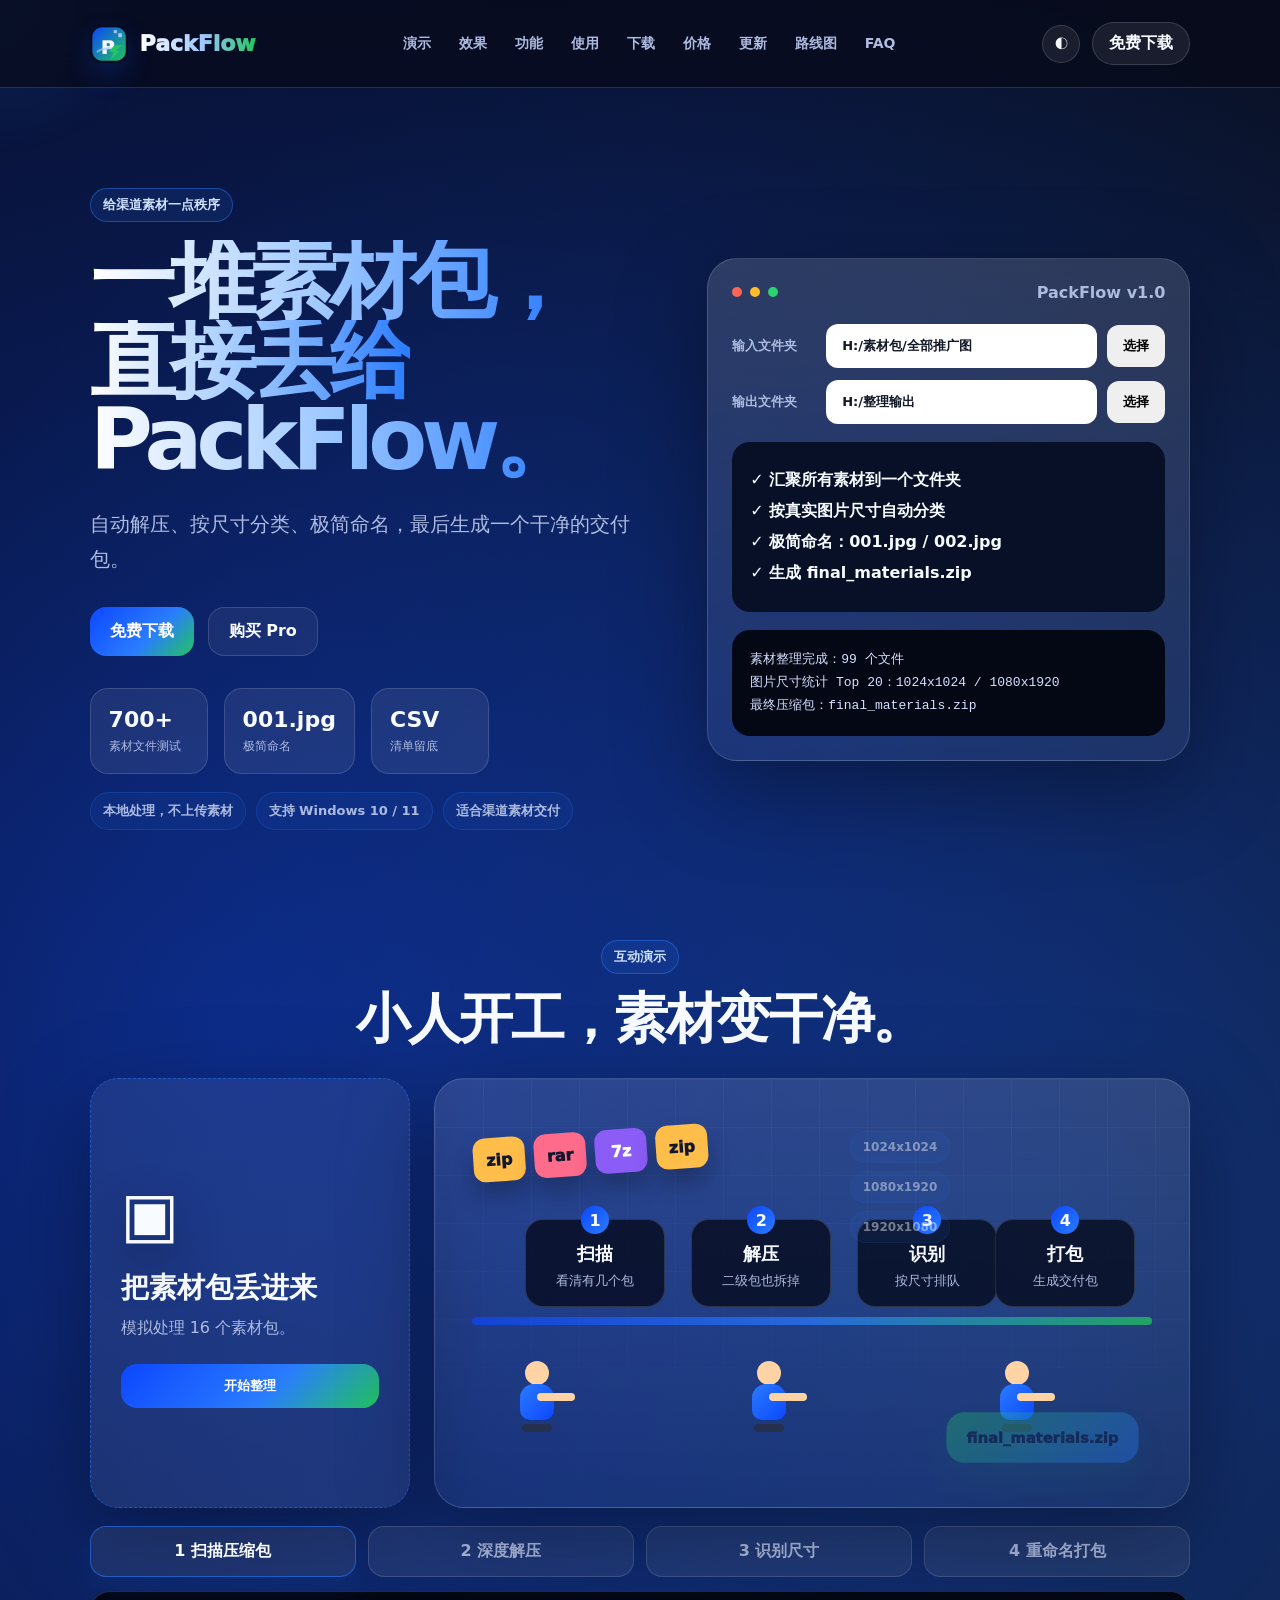
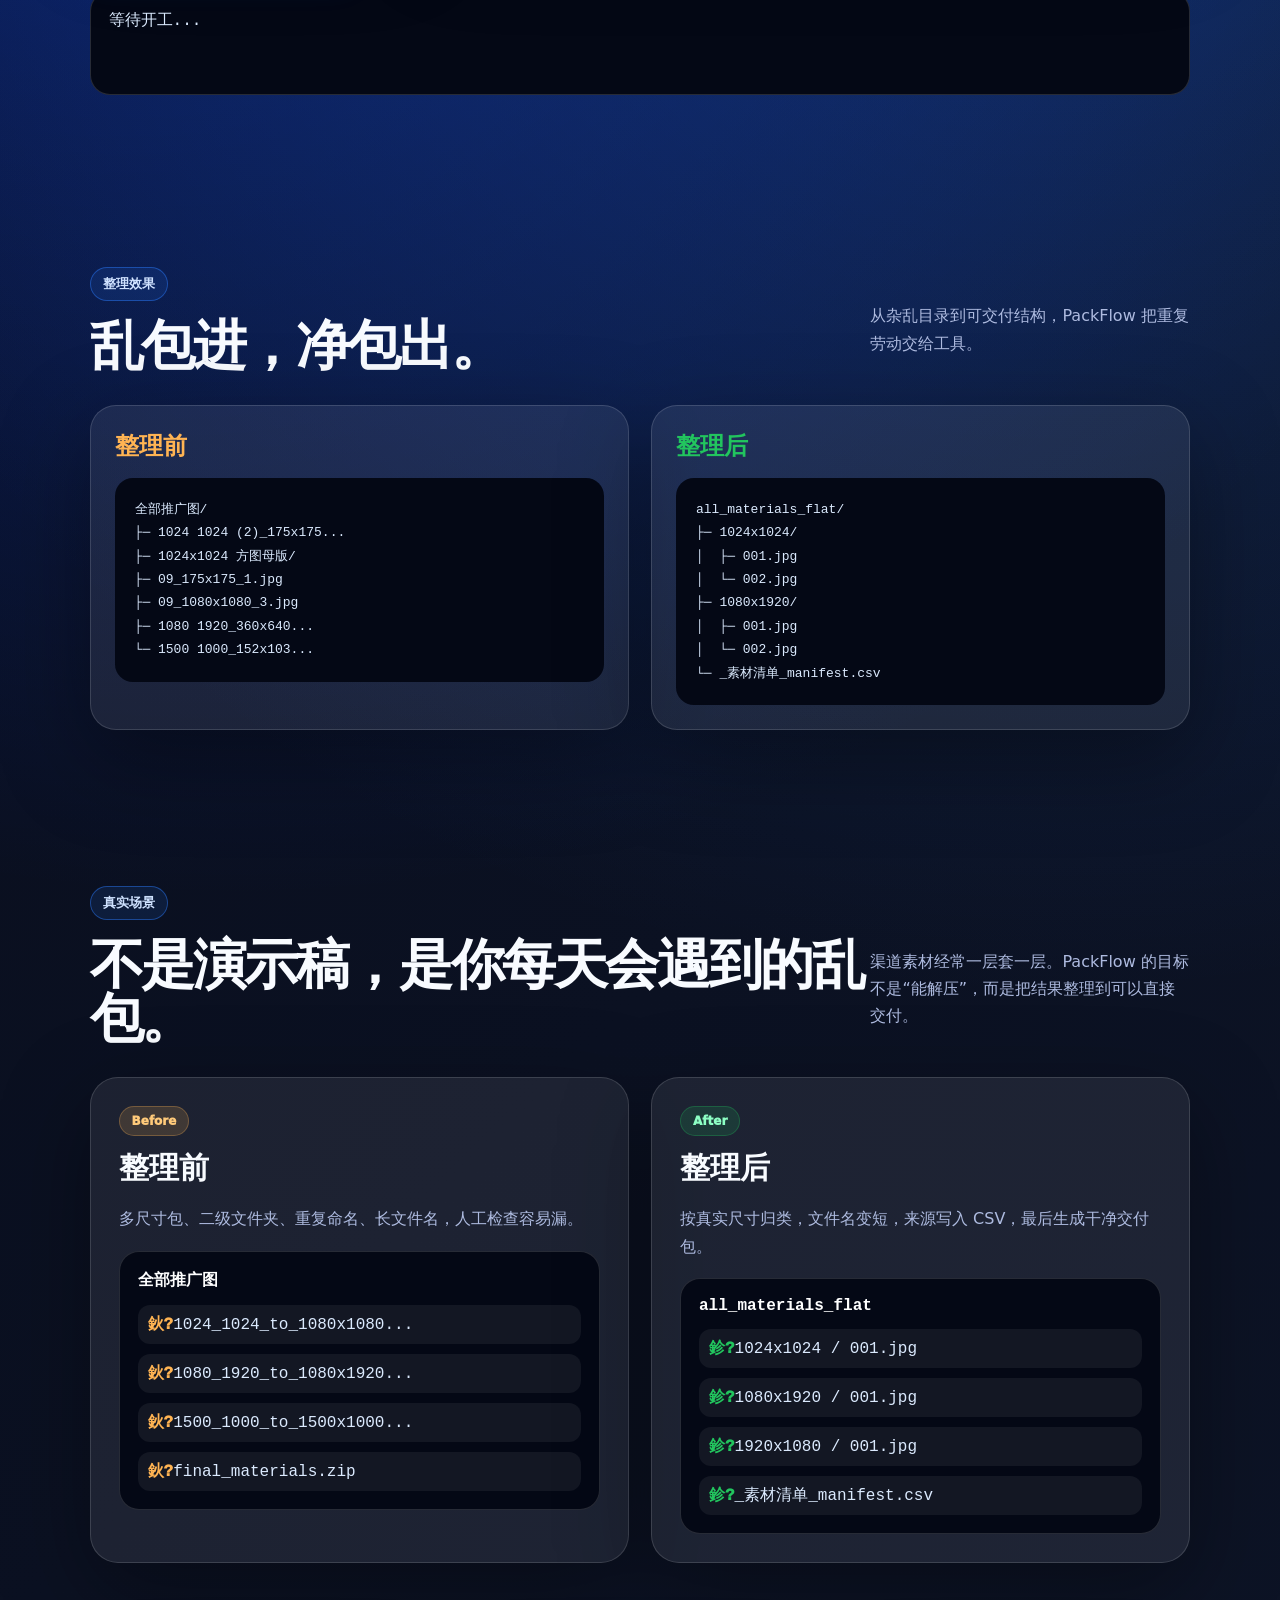
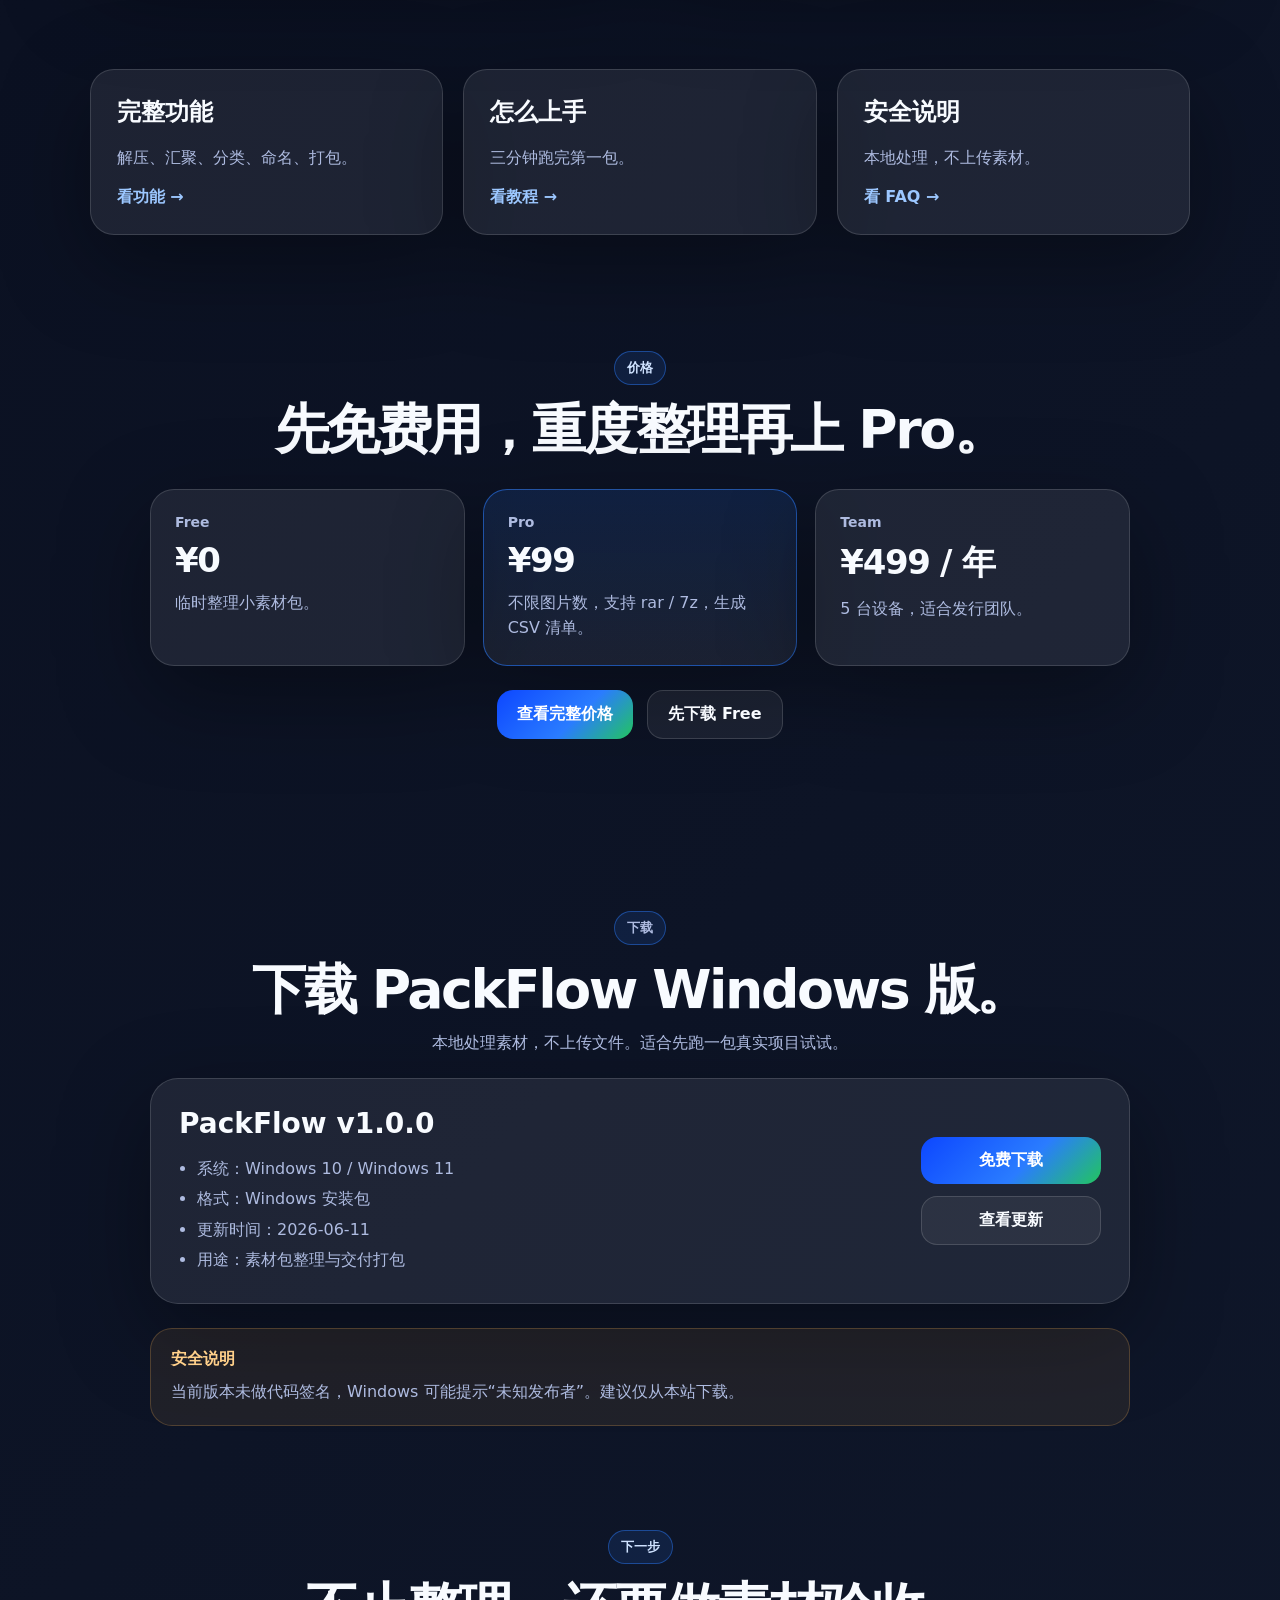
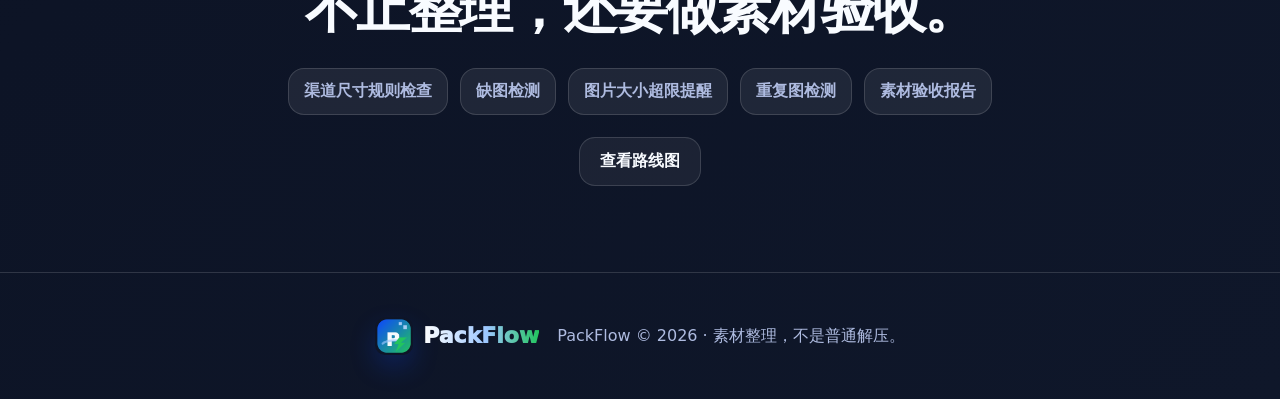
==== commit e92a101e: "Fix Chinese text encoding" ====
--- a/index.html
+++ b/index.html
@@ -1,4 +1,4 @@
-﻿<!doctype html>
+<!doctype html>
 <html lang="zh-CN">
 <head>
   <meta charset="utf-8" />
@@ -14,262 +14,165 @@
   <header class="nav">
     <a class="brand" href="index.html" aria-label="PackFlow 首页"><img class="brand-icon" src="public/icon-512.png" alt="" /><span class="brand-word">PackFlow</span></a>
     <nav class="nav-links">
-      <a href="index.html#demo">婕旂ず</a>
-      <a href="index.html#result">鏁堟灉</a>
-      <a href="features.html">鍔熻兘</a>
-      <a href="guide.html">浣跨敤</a>
-      <a href="download.html">涓嬭浇</a>
-      <a href="pricing.html">浠锋牸</a>
-      <a href="changelog.html">鏇存柊</a>
+      <a href="index.html#demo">演示</a>
+      <a href="index.html#result">效果</a>
+      <a href="features.html">功能</a>
+      <a href="guide.html">使用</a>
+      <a href="download.html">下载</a>
+      <a href="pricing.html">价格</a>
+      <a href="changelog.html">更新</a>
       <a href="roadmap.html">路线图</a>
       <a href="faq.html">FAQ</a>
     </nav>
     <div class="nav-actions">
-      <button id="themeToggle" class="icon-btn" aria-label="鍒囨崲涓婚">鈼</button>
-      <a class="btn small" href="download.html">鍏嶈垂涓嬭浇</a>
+      <button id="themeToggle" class="icon-btn" aria-label="切换主题">◐</button>
+      <a class="btn small" href="download.html">免费下载</a>
     </div>
   </header>
 
   <main>
     <section class="hero">
       <div class="hero-copy reveal">
-        <p class="eyebrow">缁欐笭閬撶礌鏉愪竴鐐圭З搴</p>
-        <h1 class="hero-title hero-title-live" aria-label="涓€鍫嗙礌鏉愬寘锛岀洿鎺ヤ涪缁?PackFlow銆?>
-          <span class="title-block t1">涓€鍫嗙礌鏉愬寘锛</span><br>
-          <span class="title-block t2">鐩存帴涓㈢粰</span>
-          <span class="title-block t3">PackFlow銆</span>
+        <p class="eyebrow">给渠道素材一点秩序</p>
+        <h1 class="hero-title hero-title-live" aria-label="一堆素材包，直接丢给 PackFlow。">
+          <span class="title-block t1">一堆素材包，</span><br>
+          <span class="title-block t2">直接丢给</span>
+          <span class="title-block t3">PackFlow。</span>
         </h1>
-        <p class="lead">鑷姩瑙ｅ帇銆佹寜灏哄鍒嗙被銆佹瀬绠€鍛藉悕锛屾渶鍚庣敓鎴愪竴涓共鍑€鐨勪氦浠樺寘銆</p>
+        <p class="lead">自动解压、按尺寸分类、极简命名，最后生成一个干净的交付包。</p>
         <div class="hero-actions">
-          <a class="btn primary" href="download.html">鍏嶈垂涓嬭浇</a>
-          <a class="btn ghost" href="pricing.html">璐拱 Pro</a>
+          <a class="btn primary" href="download.html">免费下载</a>
+          <a class="btn ghost" href="pricing.html">购买 Pro</a>
         </div>
         <div class="mini-stats">
-          <div><strong data-count="700">0</strong><span>绱犳潗鏂囦欢娴嬭瘯</span></div>
-          <div><strong>001.jpg</strong><span>鏋佺畝鍛藉悕</span></div>
-          <div><strong>CSV</strong><span>娓呭崟鐣欏簳</span></div>
+          <div><strong data-count="700">0</strong><span>素材文件测试</span></div>
+          <div><strong>001.jpg</strong><span>极简命名</span></div>
+          <div><strong>CSV</strong><span>清单留底</span></div>
         </div>
         <div class="trust-strip">
-          <span>鏈湴澶勭悊锛屼笉涓婁紶绱犳潗</span>
-          <span>鏀寔 Windows 10 / 11</span>
-          <span>閫傚悎娓犻亾绱犳潗浜や粯</span>
+          <span>本地处理，不上传素材</span>
+          <span>支持 Windows 10 / 11</span>
+          <span>适合渠道素材交付</span>
         </div>
       </div>
 
-      <div class="hero-panel reveal" aria-label="PackFlow 杞欢棰勮">
+      <div class="hero-panel reveal" aria-label="PackFlow 软件预览">
         <div class="window-top"><i></i><i></i><i></i><span>PackFlow v1.0</span></div>
-        <div class="input-line"><em>杈撳叆鏂囦欢澶</em><b>H:/绱犳潗鍖?鍏ㄩ儴鎺ㄥ厜鍥</b><button>閫夋嫨</button></div>
-        <div class="input-line"><em>杈撳嚭鏂囦欢澶</em><b>H:/鏁寸悊杈撳嚭</b><button>閫夋嫨</button></div>
+        <div class="input-line"><em>输入文件夹</em><b>H:/素材包/全部推广图</b><button>选择</button></div>
+        <div class="input-line"><em>输出文件夹</em><b>H:/整理输出</b><button>选择</button></div>
         <div class="checks">
-          <p>鉁?姹囪仛鎵€鏈夌礌鏉愬埌涓€涓枃浠跺す</p>
-          <p>鉁?鎸夌湡瀹炲浘鐗囧昂瀵歌嚜鍔ㄥ垎绫</p>
-          <p>鉁?鏋佺畝鍛藉悕锛?01.jpg / 002.jpg</p>
-          <p>鉁?鐢熸垚 final_materials.zip</p>
+          <p>✓ 汇聚所有素材到一个文件夹</p>
+          <p>✓ 按真实图片尺寸自动分类</p>
+          <p>✓ 极简命名：001.jpg / 002.jpg</p>
+          <p>✓ 生成 final_materials.zip</p>
         </div>
-        <div class="fake-log">绱犳潗鏁寸悊瀹屾垚锛?99 涓枃浠?br>鍥剧墖灏哄缁熻 Top 20锛?024x1024 / 1080x1920<br>鏈€缁堝帇缂╁寘锛歠inal_materials.zip</div>
+        <div class="fake-log">素材整理完成：99 个文件<br>图片尺寸统计 Top 20：1024x1024 / 1080x1920<br>最终压缩包：final_materials.zip</div>
       </div>
     </section>
 
     <section class="worker-demo reveal" id="demo">
       <div class="section-head">
-        <p class="eyebrow">浜掑姩婕旂ず</p>
-        <h2>灏忎汉寮€宸ワ紝绱犳潗鍙樺共鍑€銆</h2>
+        <p class="eyebrow">互动演示</p>
+        <h2>小人开工，素材变干净。</h2>
       </div>
-
       <div class="demo-grid">
         <div class="drop-zone" id="dropZone">
-          <div class="drop-icon">馃摝</div>
-          <h3>鎶婄礌鏉愬寘涓㈣繘鏉</h3>
-          <p>妯℃嫙澶勭悊 16 涓礌鏉愬寘銆</p>
-          <button class="btn primary" id="runDemo">寮€濮嬫暣鐞</button>
+          <div class="drop-icon">▣</div>
+          <h3>把素材包丢进来</h3>
+          <p>模拟处理 16 个素材包。</p>
+          <button class="btn primary" id="runDemo">开始整理</button>
         </div>
-
-        <div class="factory" id="factory" aria-label="绱犳潗鏁寸悊灏忎汉鍔ㄧ敾">
+        <div class="factory" id="factory" aria-label="素材整理动画">
           <div class="factory-track"></div>
-          <div class="messy-packs">
-            <span class="pack zip">zip</span><span class="pack rar">rar</span><span class="pack seven">7z</span><span class="pack zip">zip</span>
-          </div>
-
-          <div class="stage s1" data-step="1"><b>鎵弿</b><small>鐪嬫竻妤氭湁鍑犱釜鍖</small></div>
-          <div class="stage s2" data-step="2"><b>瑙ｅ帇</b><small>浜岀骇鍖呬篃鎷嗘帀</small></div>
-          <div class="stage s3" data-step="3"><b>璇嗗埆</b><small>鎸夊昂瀵告帓闃</small></div>
-          <div class="stage s4" data-step="4"><b>鎵撳寘</b><small>鐢熸垚浜や粯鍖</small></div>
-
+          <div class="messy-packs"><span class="pack zip">zip</span><span class="pack rar">rar</span><span class="pack seven">7z</span><span class="pack zip">zip</span></div>
+          <div class="stage s1" data-step="1"><b>扫描</b><small>看清有几个包</small></div>
+          <div class="stage s2" data-step="2"><b>解压</b><small>二级包也拆掉</small></div>
+          <div class="stage s3" data-step="3"><b>识别</b><small>按尺寸排队</small></div>
+          <div class="stage s4" data-step="4"><b>打包</b><small>生成交付包</small></div>
           <div class="worker worker-a"><i class="head"></i><i class="body"></i><i class="arm"></i><i class="leg"></i></div>
           <div class="worker worker-b"><i class="head"></i><i class="body"></i><i class="arm"></i><i class="leg"></i></div>
           <div class="worker worker-c"><i class="head"></i><i class="body"></i><i class="arm"></i><i class="leg"></i></div>
-
-          <div class="size-tags"><span>1024脳1024</span><span>1080脳1920</span><span>1920脳1080</span></div>
+          <div class="size-tags"><span>1024x1024</span><span>1080x1920</span><span>1920x1080</span></div>
           <div class="final-box">final_materials.zip</div>
-          <div class="champagne">馃嵕</div>
+          <div class="champagne">*</div>
           <div class="confetti"><i></i><i></i><i></i><i></i><i></i><i></i></div>
         </div>
       </div>
-
       <div class="stepper" id="stepper">
-        <span class="active">1 鎵弿鍘嬬缉鍖</span>
-        <span>2 娣卞害瑙ｅ帇</span>
-        <span>3 璇嗗埆灏哄</span>
-        <span>4 閲嶅懡鍚嶆墦鍖</span>
+        <span class="active">1 扫描压缩包</span>
+        <span>2 深度解压</span>
+        <span>3 识别尺寸</span>
+        <span>4 重命名打包</span>
       </div>
-      <pre class="demo-log" id="demoLog">绛夊緟寮€宸?..</pre>
+      <pre class="demo-log" id="demoLog">等待开工...</pre>
     </section>
 
     <section class="before-after reveal" id="result">
       <div class="section-head inline">
-        <div>
-          <p class="eyebrow">鏁寸悊鏁堟灉</p>
-          <h2>涔卞寘杩涳紝鍑€鍖呭嚭銆</h2>
-        </div>
-        <p>棣栭〉鍙睍绀虹粨鏋滐紱澶嶆潅璇存槑鏀句簩绾ч〉闈€</p>
+        <div><p class="eyebrow">整理效果</p><h2>乱包进，净包出。</h2></div>
+        <p>从杂乱目录到可交付结构，PackFlow 把重复劳动交给工具。</p>
       </div>
       <div class="compare">
-        <div class="side bad">
-          <h3>鏁寸悊鍓</h3>
-          <pre>鍏ㄩ儴鎺ㄥ厜鍥?
-鈹溾攢 1024 1024 (2)_175x175...
-鈹? 鈹斺攢 1024脳1024 鏂瑰浘姣嶇増/
-鈹?    鈹溾攢 09_175x175_1.jpg
-鈹?    鈹斺攢 09_1080x1080_3.jpg
-鈹溾攢 1080 1920_360x640...
-鈹斺攢 1500 1000_152x103...</pre>
-        </div>
-        <div class="side good">
-          <h3>鏁寸悊鍚</h3>
-          <pre>all_materials_flat/
-鈹溾攢 1024x1024/
-鈹? 鈹溾攢 001.jpg
-鈹? 鈹斺攢 002.jpg
-鈹溾攢 1080x1920/
-鈹? 鈹溾攢 001.jpg
-鈹? 鈹斺攢 002.jpg
-鈹斺攢 _绱犳潗娓呭崟_manifest.csv</pre>
-        </div>
+        <div class="side bad"><h3>整理前</h3><pre>全部推广图/
+├─ 1024 1024 (2)_175x175...
+├─ 1024x1024 方图母版/
+├─ 09_175x175_1.jpg
+├─ 09_1080x1080_3.jpg
+├─ 1080 1920_360x640...
+└─ 1500 1000_152x103...</pre></div>
+        <div class="side good"><h3>整理后</h3><pre>all_materials_flat/
+├─ 1024x1024/
+│  ├─ 001.jpg
+│  └─ 002.jpg
+├─ 1080x1920/
+│  ├─ 001.jpg
+│  └─ 002.jpg
+└─ _素材清单_manifest.csv</pre></div>
       </div>
     </section>
 
     <section class="real-proof reveal">
       <div class="section-head inline">
-        <div>
-          <p class="eyebrow">鐪熷疄鍦烘櫙</p>
-          <h2>涓嶆槸婕旂ず绋匡紝鏄綘姣忓ぉ浼氶亣鍒扮殑涔卞寘銆</h2>
-        </div>
-        <p>娓犻亾绱犳潗缁忓父涓€灞傚涓€灞傘€侾ackFlow 鐨勭洰鏍囦笉鏄€滆兘瑙ｅ帇鈥濓紝鑰屾槸鎶婄粨鏋滄暣鐞嗗埌鍙互鐩存帴浜や粯銆</p>
+        <div><p class="eyebrow">真实场景</p><h2>不是演示稿，是你每天会遇到的乱包。</h2></div>
+        <p>渠道素材经常一层套一层。PackFlow 的目标不是“能解压”，而是把结果整理到可以直接交付。</p>
       </div>
       <div class="proof-grid">
-        <div class="proof-card">
-          <span class="proof-label bad-label">Before</span>
-          <h3>鏁寸悊鍓</h3>
-          <p>澶氫釜灏哄鍖呫€佷簩绾ф枃浠跺す銆侀噸澶嶅懡鍚嶃€侀暱鏂囦欢鍚嶏紝浜哄伐妫€鏌ュ鏄撴紡銆</p>
-          <div class="folder-mock messy">
-            <b>鍏ㄩ儴鎺ㄥ厜鍥</b>
-            <span>1024 1024 (2)_175x175_to_1080x1080...</span>
-            <span>1080 1920_360x640_to_1080x1920...</span>
-            <span>1500 1000_152x103_to_1500x1000...</span>
-            <span>final_materials.zip</span>
-          </div>
-        </div>
-        <div class="proof-card">
-          <span class="proof-label good-label">After</span>
-          <h3>鏁寸悊鍚</h3>
-          <p>鎸夌湡瀹炲昂瀵稿綊绫伙紝鏂囦欢鍚嶅彉鐭紝鏉ユ簮鍐欏叆 CSV锛屾渶鍚庣敓鎴愬共鍑€浜や粯鍖呫€</p>
-          <div class="folder-mock clean">
-            <b>all_materials_flat</b>
-            <span>1024x1024 / 001.jpg</span>
-            <span>1080x1920 / 001.jpg</span>
-            <span>1920x1080 / 001.jpg</span>
-            <span>_绱犳潗娓呭崟_manifest.csv</span>
-          </div>
-        </div>
+        <div class="proof-card"><span class="proof-label bad-label">Before</span><h3>整理前</h3><p>多尺寸包、二级文件夹、重复命名、长文件名，人工检查容易漏。</p><div class="folder-mock messy"><b>全部推广图</b><span>1024_1024_to_1080x1080...</span><span>1080_1920_to_1080x1920...</span><span>1500_1000_to_1500x1000...</span><span>final_materials.zip</span></div></div>
+        <div class="proof-card"><span class="proof-label good-label">After</span><h3>整理后</h3><p>按真实尺寸归类，文件名变短，来源写入 CSV，最后生成干净交付包。</p><div class="folder-mock clean"><b>all_materials_flat</b><span>1024x1024 / 001.jpg</span><span>1080x1920 / 001.jpg</span><span>1920x1080 / 001.jpg</span><span>_素材清单_manifest.csv</span></div></div>
       </div>
     </section>
 
     <section class="cards three compact-section">
-      <a class="card reveal" href="features.html">
-        <h3>瀹屾暣鍔熻兘</h3>
-        <p>瑙ｅ帇銆佹眹鑱氥€佸垎绫汇€佸懡鍚嶃€佹墦鍖呫€</p>
-        <span>鐪嬪姛鑳?鈫</span>
-      </a>
-      <a class="card reveal" href="guide.html">
-        <h3>鎬庝箞涓婃墜</h3>
-        <p>涓夊垎閽熻窇瀹岀涓€鍖呫€</p>
-        <span>鐪嬫暀绋?鈫</span>
-      </a>
-      <a class="card reveal" href="faq.html">
-        <h3>瀹夊叏璇存槑</h3>
-        <p>鏈湴澶勭悊锛屼笉涓婁紶绱犳潗銆</p>
-        <span>鐪?FAQ 鈫</span>
-      </a>
+      <a class="card reveal" href="features.html"><h3>完整功能</h3><p>解压、汇聚、分类、命名、打包。</p><span>看功能 →</span></a>
+      <a class="card reveal" href="guide.html"><h3>怎么上手</h3><p>三分钟跑完第一包。</p><span>看教程 →</span></a>
+      <a class="card reveal" href="faq.html"><h3>安全说明</h3><p>本地处理，不上传素材。</p><span>看 FAQ →</span></a>
     </section>
 
     <section class="pricing-preview compact-section reveal" id="pricing">
-      <div class="section-head">
-        <p class="eyebrow">浠锋牸</p>
-        <h2>鍏堝厤璐圭敤锛岄噸搴︽暣鐞嗗啀涓?Pro銆</h2>
+      <div class="section-head"><p class="eyebrow">价格</p><h2>先免费用，重度整理再上 Pro。</h2></div>
+      <div class="price-mini-grid">
+        <div class="price-mini"><b>Free</b><strong>¥0</strong><p>临时整理小素材包。</p></div>
+        <div class="price-mini highlight"><b>Pro</b><strong>¥99</strong><p>不限图片数，支持 rar / 7z，生成 CSV 清单。</p></div>
+        <div class="price-mini"><b>Team</b><strong>¥499 / 年</strong><p>5 台设备，适合发行团队。</p></div>
       </div>
-      <div class="price-mini-grid">
-        <div class="price-mini">
-          <b>Free</b>
-          <strong>锟?</strong>
-          <p>涓存椂鏁寸悊灏忕礌鏉愬寘銆</p>
-        </div>
-        <div class="price-mini highlight">
-          <b>Pro</b>
-          <strong>锟?9</strong>
-          <p>涓嶉檺鍥剧墖鏁帮紝鏀寔 rar / 7z锛岀敓鎴?CSV 娓呭崟銆</p>
-        </div>
-        <div class="price-mini">
-          <b>Team</b>
-          <strong>锟?99 / 骞</strong>
-          <p>5 鍙拌澶囷紝閫傚悎鍙戣鍥㈤槦銆</p>
-        </div>
-      </div>
-      <div class="center-actions">
-        <a class="btn primary" href="pricing.html">鏌ョ湅瀹屾暣浠锋牸</a>
-        <a class="btn ghost" href="download.html">鍏堜笅杞?Free</a>
-      </div>
+      <div class="center-actions"><a class="btn primary" href="pricing.html">查看完整价格</a><a class="btn ghost" href="download.html">先下载 Free</a></div>
     </section>
 
     <section class="download compact-section reveal" id="download">
-      <p class="eyebrow">涓嬭浇</p>
-      <h2>涓嬭浇 PackFlow Windows 鐗堛€</h2>
-      <p>鏈湴澶勭悊绱犳潗锛屼笉涓婁紶鏂囦欢銆傞€傚悎鍏堣窇涓€鍖呯湡瀹為」鐩瘯璇曘€</p>
+      <p class="eyebrow">下载</p>
+      <h2>下载 PackFlow Windows 版。</h2>
+      <p>本地处理素材，不上传文件。适合先跑一包真实项目试试。</p>
       <div class="download-panel">
-        <div>
-          <h3>PackFlow v1.0.0 Release Prep</h3>
-          <ul>
-            <li>绯荤粺锛歐indows 10 / Windows 11</li>
-            <li>鏍煎紡锛歐indows 鍙戝竷鍑嗗鍖?zip</li>
-            <li>鏇存柊鏃堕棿锛?026-06-11</li>
-            <li>鍖呭惈锛歅ackFlow.py銆佸浘鏍囥€丒XE 鎵撳寘鑴氭湰銆佸畨瑁呭寘鑴氭湰</li>
-          </ul>
-        </div>
-        <div class="download-actions">
-          <a class="btn primary" href="download.html">鍏嶈垂涓嬭浇</a>
-          <a class="btn ghost" href="changelog.html">鏌ョ湅鏇存柊</a>
-        </div>
+        <div><h3>PackFlow v1.0.0</h3><ul><li>系统：Windows 10 / Windows 11</li><li>格式：Windows 安装包</li><li>更新时间：2026-06-11</li><li>用途：素材包整理与交付打包</li></ul></div>
+        <div class="download-actions"><a class="btn primary" href="download.html">免费下载</a><a class="btn ghost" href="changelog.html">查看更新</a></div>
       </div>
-      <div class="security-note">
-        <b>瀹夊叏璇存槑</b>
-        <p>褰撳墠鐗堟湰鏈仛浠ｇ爜绛惧悕锛學indows 鍙兘鎻愮ず鈥滄湭鐭ュ彂甯冭€呪€濄€傝繖涓嶄唬琛ㄨ蒋浠舵湁鐥呮瘨銆傚缓璁粎浠庢湰绔欎笅杞斤紝姝ｅ紡鍟嗕笟鐗堝悗缁細澧炲姞瀹夎鍖呫€佺増鏈彿鍜屼唬鐮佺鍚嶃€</p>
-      </div>
+      <div class="security-note"><b>安全说明</b><p>当前版本未做代码签名，Windows 可能提示“未知发布者”。建议仅从本站下载。</p></div>
     </section>
 
     <section class="roadmap-teaser compact-section reveal">
-      <div class="section-head">
-        <p class="eyebrow">涓嬩竴姝</p>
-        <h2>涓嶆鏁寸悊锛岃繕瑕佸仛绱犳潗楠屾敹銆</h2>
-      </div>
-      <div class="roadmap-mini">
-        <span>娓犻亾灏哄瑙勫垯妫€鏌</span>
-        <span>缂哄浘妫€娴</span>
-        <span>鍥剧墖澶у皬瓒呴檺鎻愰啋</span>
-        <span>閲嶅鍥炬娴</span>
-        <span>绱犳潗楠屾敹鎶ュ憡</span>
-      </div>
-      <div class="center-actions">
-        <a class="btn ghost" href="roadmap.html">鏌ョ湅璺嚎鍥</a>
-      </div>
+      <div class="section-head"><p class="eyebrow">下一步</p><h2>不止整理，还要做素材验收。</h2></div>
+      <div class="roadmap-mini"><span>渠道尺寸规则检查</span><span>缺图检测</span><span>图片大小超限提醒</span><span>重复图检测</span><span>素材验收报告</span></div>
+      <div class="center-actions"><a class="btn ghost" href="roadmap.html">查看路线图</a></div>
     </section>
   </main>
 
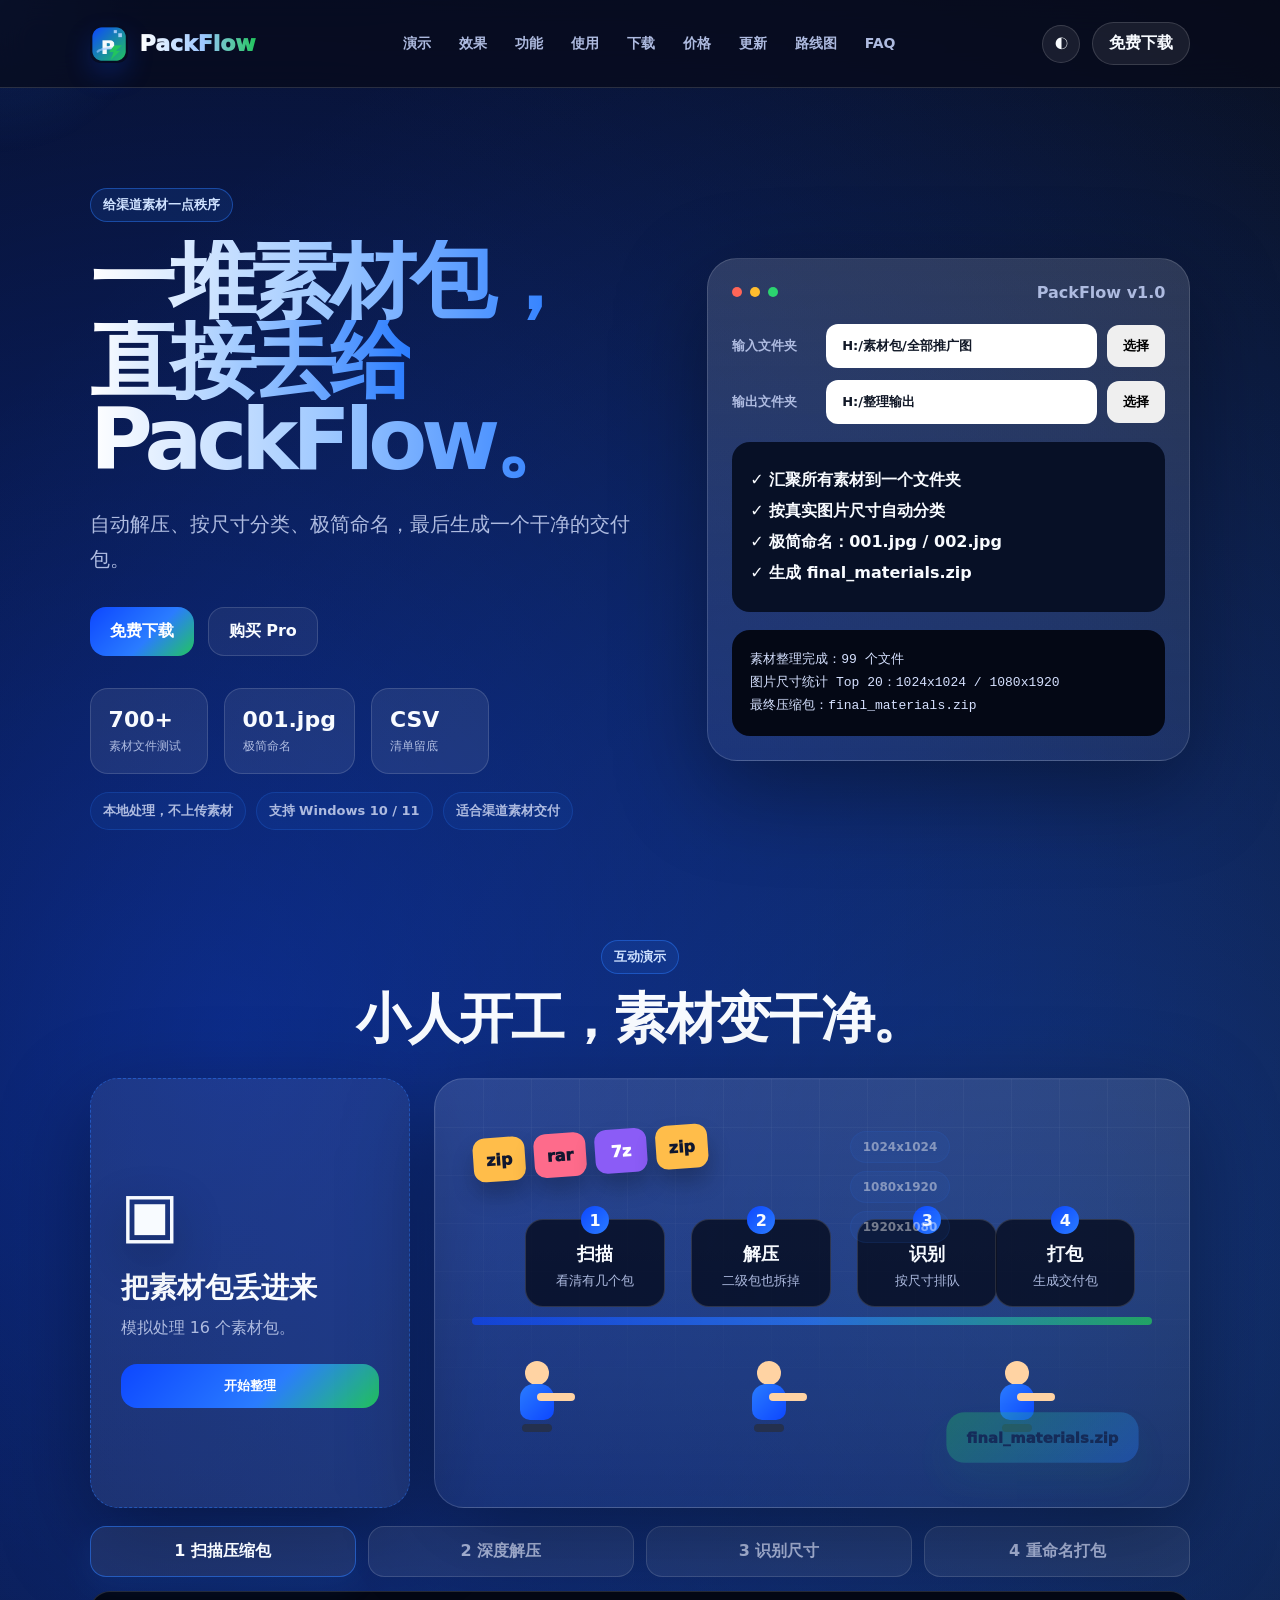
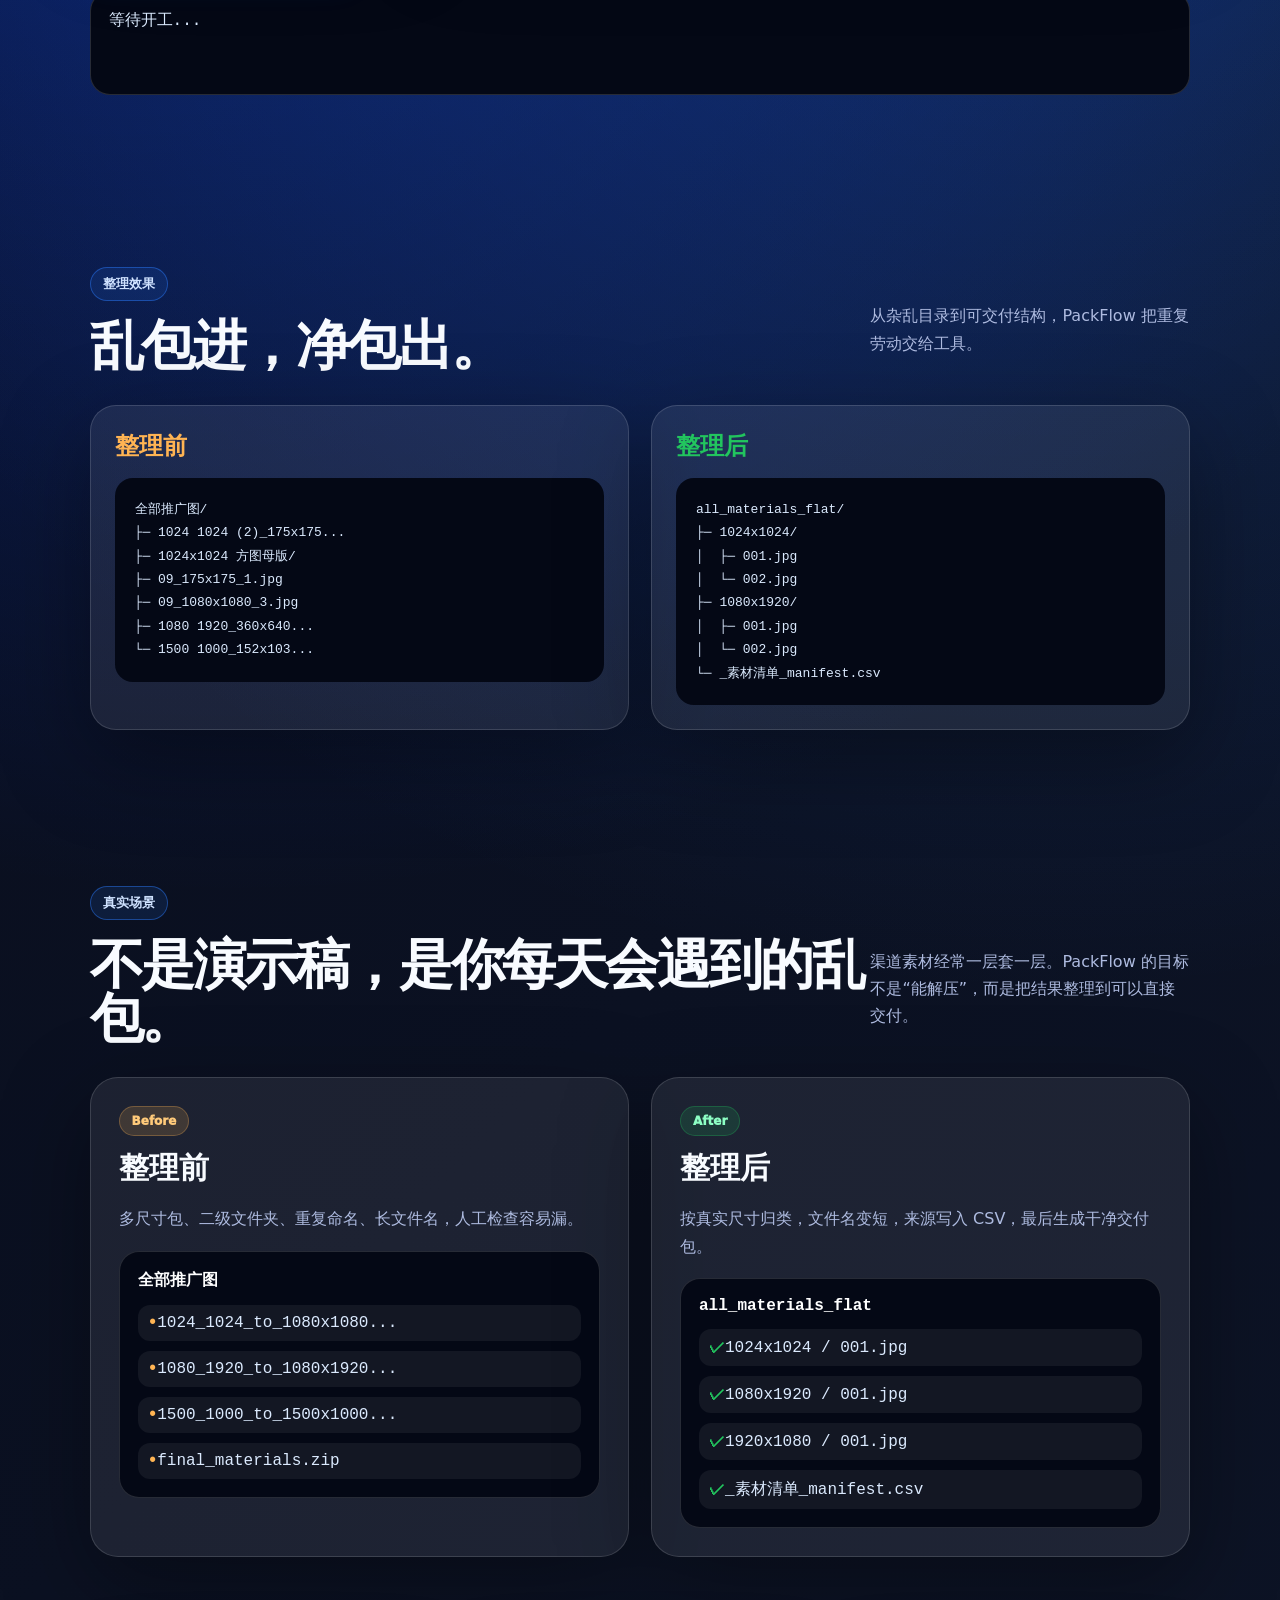
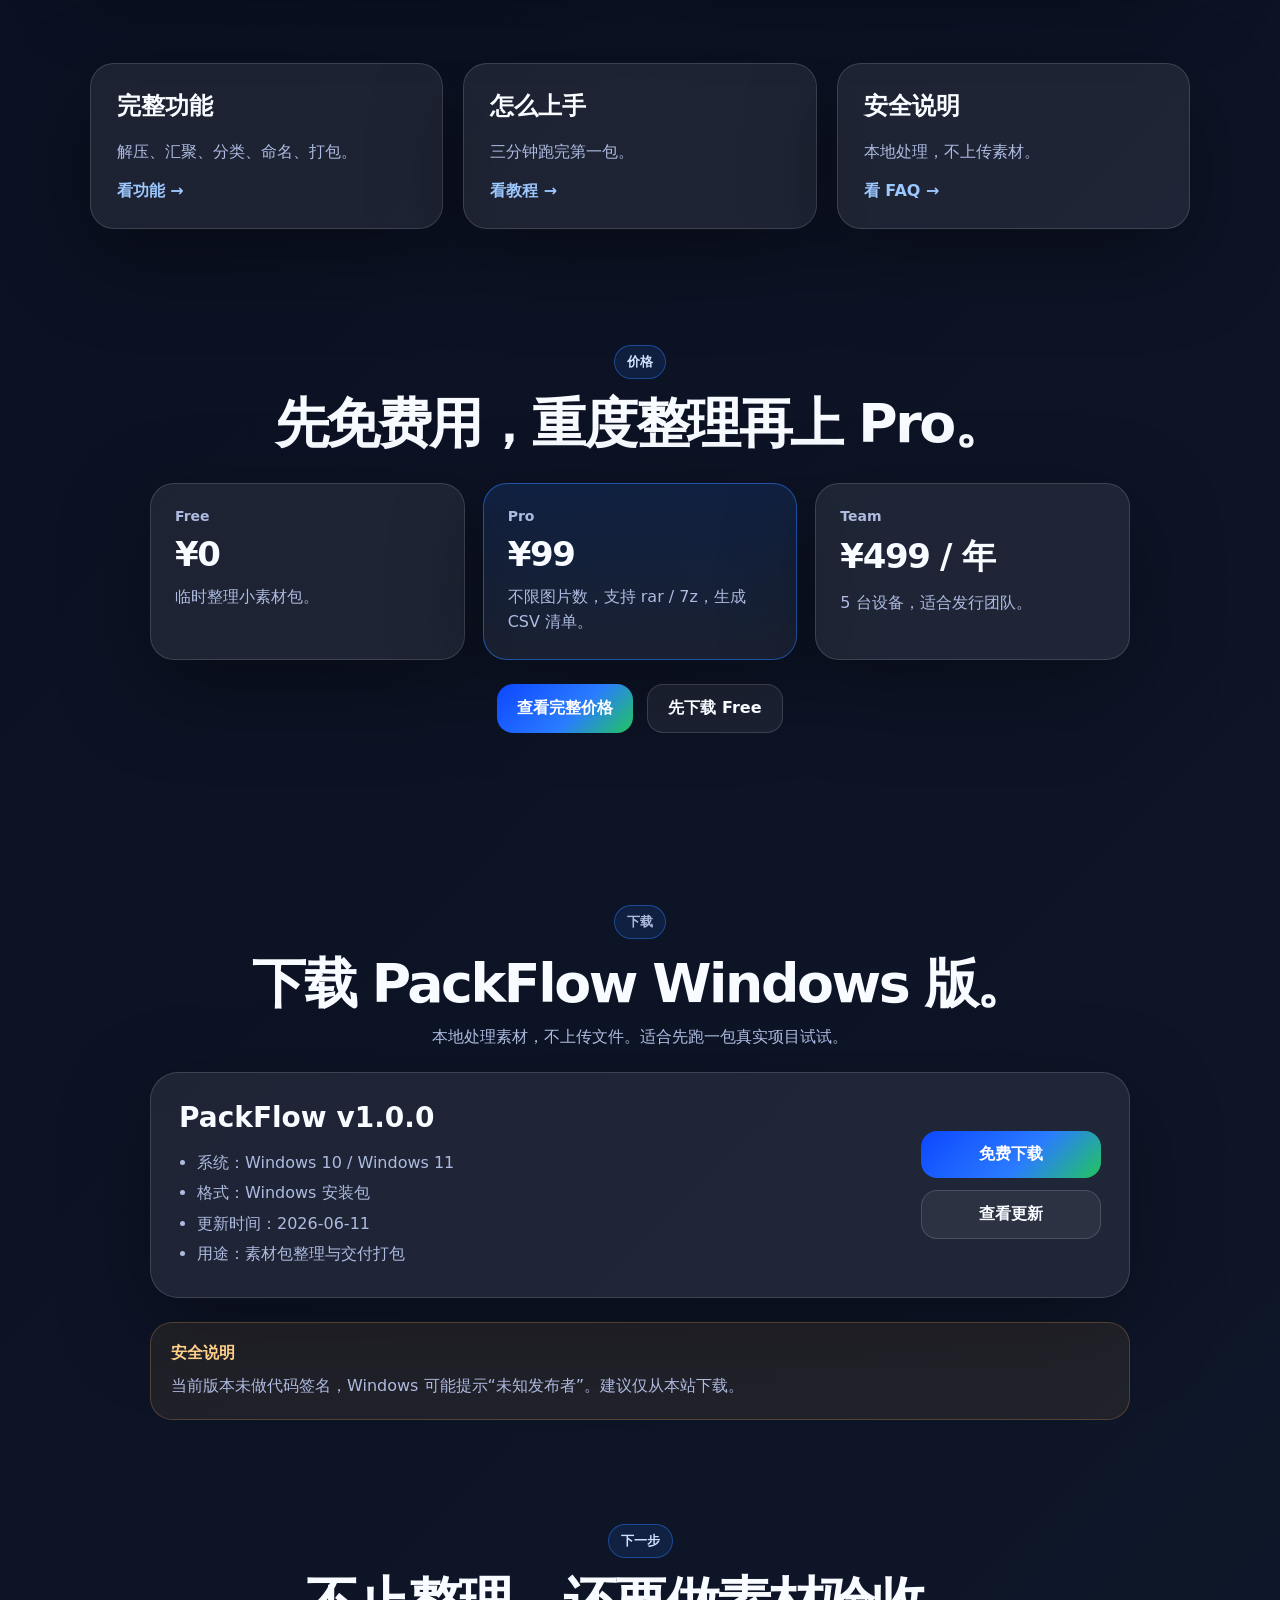
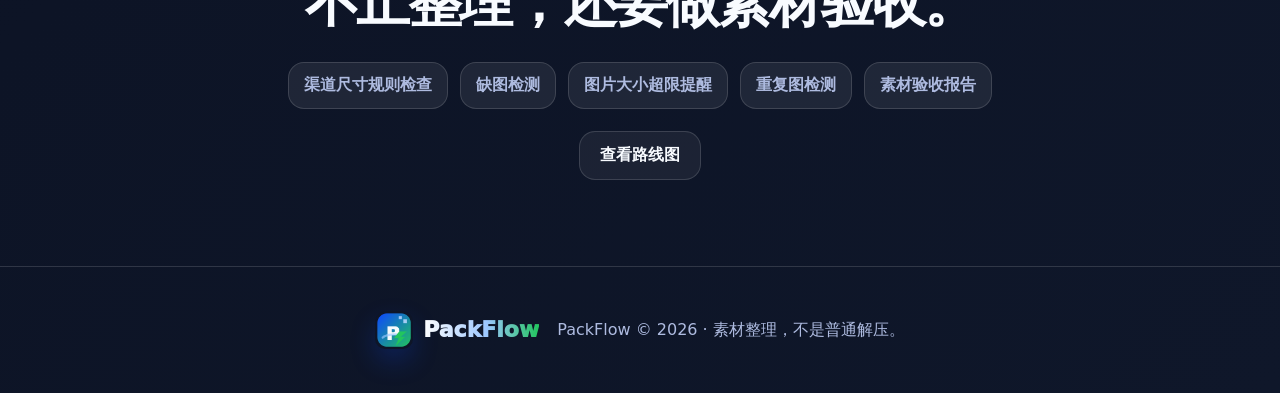
==== commit 926fe393: "Add SEO indexing infrastructure and keyword optimization - Add robots.txt with sitemap reference - A" ====
--- a/index.html
+++ b/index.html
@@ -3,30 +3,80 @@
 <head>
   <meta charset="utf-8" />
   <meta name="viewport" content="width=device-width, initial-scale=1" />
-  <title>PackFlow - 素材包整理工具</title>
-  <meta name="description" content="PackFlow 是面向游戏发行、渠道运营和美术协作团队的素材包整理工具。" />
+  <title>PackFlow - 素材包整理工具 | 批量解压、按尺寸分类、一键交付打包</title>
+  <meta name="description" content="PackFlow 是面向游戏发行、渠道运营和美术团队的 Windows 素材包整理工具：批量解压 zip/rar/7z，按图片真实尺寸自动分类，极简命名，生成 CSV 素材清单和交付压缩包。本地处理，不上传素材，免费下载。" />
+  <meta name="keywords" content="素材包整理,素材整理工具,批量解压,图片按尺寸分类,渠道素材,素材交付,zip rar 7z 批量解压,游戏发行素材,推广图整理,PackFlow" />
+  <meta name="robots" content="index,follow" />
+  <link rel="canonical" href="https://packflow.hnchpower.cn/" />
+  <meta property="og:type" content="website" />
+  <meta property="og:site_name" content="PackFlow" />
+  <meta property="og:locale" content="zh_CN" />
+  <meta property="og:title" content="PackFlow - 素材包整理工具 | 批量解压、按尺寸分类、一键交付打包" />
+  <meta property="og:description" content="批量解压 zip/rar/7z，按图片真实尺寸自动分类，极简命名，生成 CSV 清单和交付压缩包。本地处理，不上传素材。" />
+  <meta property="og:url" content="https://packflow.hnchpower.cn/" />
+  <meta property="og:image" content="https://packflow.hnchpower.cn/public/icon-512.png" />
+  <meta name="twitter:card" content="summary" />
+  <meta name="twitter:title" content="PackFlow - 素材包整理工具" />
+  <meta name="twitter:description" content="批量解压 zip/rar/7z，按图片真实尺寸自动分类，极简命名，一键生成交付包。" />
+  <meta name="twitter:image" content="https://packflow.hnchpower.cn/public/icon-512.png" />
+  <meta name="theme-color" content="#070b1a" />
   <link rel="icon" type="image/svg+xml" href="public/favicon.svg" />
   <link rel="apple-touch-icon" href="public/icon-512.png" />
   <link rel="stylesheet" href="styles.css" />
+  <script type="application/ld+json">
+  {
+    "@context": "https://schema.org",
+    "@graph": [
+      {
+        "@type": "WebSite",
+        "@id": "https://packflow.hnchpower.cn/#website",
+        "url": "https://packflow.hnchpower.cn/",
+        "name": "PackFlow",
+        "description": "素材包整理工具：批量解压、按尺寸分类、极简命名、交付打包。",
+        "inLanguage": "zh-CN",
+        "publisher": { "@id": "https://packflow.hnchpower.cn/#organization" }
+      },
+      {
+        "@type": "Organization",
+        "@id": "https://packflow.hnchpower.cn/#organization",
+        "name": "PackFlow",
+        "url": "https://packflow.hnchpower.cn/",
+        "logo": "https://packflow.hnchpower.cn/public/icon-512.png"
+      },
+      {
+        "@type": "SoftwareApplication",
+        "name": "PackFlow",
+        "operatingSystem": "Windows 10, Windows 11",
+        "applicationCategory": "UtilitiesApplication",
+        "softwareVersion": "1.0.0",
+        "inLanguage": "zh-CN",
+        "url": "https://packflow.hnchpower.cn/",
+        "downloadUrl": "https://packflow.hnchpower.cn/download",
+        "description": "面向游戏发行、渠道运营和美术团队的素材包整理工具：批量解压 zip/rar/7z，按图片真实尺寸自动分类，极简命名，生成 CSV 素材清单和交付压缩包。",
+        "offers": { "@type": "Offer", "price": "0", "priceCurrency": "CNY" }
+      }
+    ]
+  }
+  </script>
 </head>
 <body>
   <div class="cursor-glow" aria-hidden="true"></div>
   <header class="nav">
-    <a class="brand" href="index.html" aria-label="PackFlow 首页"><img class="brand-icon" src="public/icon-512.png" alt="" /><span class="brand-word">PackFlow</span></a>
+    <a class="brand" href="/" aria-label="PackFlow 首页"><img class="brand-icon" src="public/icon-512.png" alt="" /><span class="brand-word">PackFlow</span></a>
     <nav class="nav-links">
-      <a href="index.html#demo">演示</a>
-      <a href="index.html#result">效果</a>
-      <a href="features.html">功能</a>
-      <a href="guide.html">使用</a>
-      <a href="download.html">下载</a>
-      <a href="pricing.html">价格</a>
-      <a href="changelog.html">更新</a>
-      <a href="roadmap.html">路线图</a>
-      <a href="faq.html">FAQ</a>
+      <a href="/#demo">演示</a>
+      <a href="/#result">效果</a>
+      <a href="/features">功能</a>
+      <a href="/guide">使用</a>
+      <a href="/download">下载</a>
+      <a href="/pricing">价格</a>
+      <a href="/changelog">更新</a>
+      <a href="/roadmap">路线图</a>
+      <a href="/faq">FAQ</a>
     </nav>
     <div class="nav-actions">
       <button id="themeToggle" class="icon-btn" aria-label="切换主题">◐</button>
-      <a class="btn small" href="download.html">免费下载</a>
+      <a class="btn small" href="/download">免费下载</a>
     </div>
   </header>
 
@@ -41,8 +91,8 @@
         </h1>
         <p class="lead">自动解压、按尺寸分类、极简命名，最后生成一个干净的交付包。</p>
         <div class="hero-actions">
-          <a class="btn primary" href="download.html">免费下载</a>
-          <a class="btn ghost" href="pricing.html">购买 Pro</a>
+          <a class="btn primary" href="/download">免费下载</a>
+          <a class="btn ghost" href="/pricing">购买 Pro</a>
         </div>
         <div class="mini-stats">
           <div><strong data-count="700">0</strong><span>素材文件测试</span></div>
@@ -143,9 +193,9 @@
     </section>
 
     <section class="cards three compact-section">
-      <a class="card reveal" href="features.html"><h3>完整功能</h3><p>解压、汇聚、分类、命名、打包。</p><span>看功能 →</span></a>
-      <a class="card reveal" href="guide.html"><h3>怎么上手</h3><p>三分钟跑完第一包。</p><span>看教程 →</span></a>
-      <a class="card reveal" href="faq.html"><h3>安全说明</h3><p>本地处理，不上传素材。</p><span>看 FAQ →</span></a>
+      <a class="card reveal" href="/features"><h3>完整功能</h3><p>解压、汇聚、分类、命名、打包。</p><span>看功能 →</span></a>
+      <a class="card reveal" href="/guide"><h3>怎么上手</h3><p>三分钟跑完第一包。</p><span>看教程 →</span></a>
+      <a class="card reveal" href="/faq"><h3>安全说明</h3><p>本地处理，不上传素材。</p><span>看 FAQ →</span></a>
     </section>
 
     <section class="pricing-preview compact-section reveal" id="pricing">
@@ -155,7 +205,7 @@
         <div class="price-mini highlight"><b>Pro</b><strong>¥99</strong><p>不限图片数，支持 rar / 7z，生成 CSV 清单。</p></div>
         <div class="price-mini"><b>Team</b><strong>¥499 / 年</strong><p>5 台设备，适合发行团队。</p></div>
       </div>
-      <div class="center-actions"><a class="btn primary" href="pricing.html">查看完整价格</a><a class="btn ghost" href="download.html">先下载 Free</a></div>
+      <div class="center-actions"><a class="btn primary" href="/pricing">查看完整价格</a><a class="btn ghost" href="/download">先下载 Free</a></div>
     </section>
 
     <section class="download compact-section reveal" id="download">
@@ -164,7 +214,7 @@
       <p>本地处理素材，不上传文件。适合先跑一包真实项目试试。</p>
       <div class="download-panel">
         <div><h3>PackFlow v1.0.0</h3><ul><li>系统：Windows 10 / Windows 11</li><li>格式：Windows 安装包</li><li>更新时间：2026-06-11</li><li>用途：素材包整理与交付打包</li></ul></div>
-        <div class="download-actions"><a class="btn primary" href="download.html">免费下载</a><a class="btn ghost" href="changelog.html">查看更新</a></div>
+        <div class="download-actions"><a class="btn primary" href="/download">免费下载</a><a class="btn ghost" href="/changelog">查看更新</a></div>
       </div>
       <div class="security-note"><b>安全说明</b><p>当前版本未做代码签名，Windows 可能提示“未知发布者”。建议仅从本站下载。</p></div>
     </section>
@@ -172,7 +222,7 @@
     <section class="roadmap-teaser compact-section reveal">
       <div class="section-head"><p class="eyebrow">下一步</p><h2>不止整理，还要做素材验收。</h2></div>
       <div class="roadmap-mini"><span>渠道尺寸规则检查</span><span>缺图检测</span><span>图片大小超限提醒</span><span>重复图检测</span><span>素材验收报告</span></div>
-      <div class="center-actions"><a class="btn ghost" href="roadmap.html">查看路线图</a></div>
+      <div class="center-actions"><a class="btn ghost" href="/roadmap">查看路线图</a></div>
     </section>
   </main>
 
--- a/styles.css
+++ b/styles.css
@@ -70,8 +70,8 @@
 .folder-mock{display:grid;gap:10px;margin-top:18px;padding:18px;border-radius:20px;background:#040815;border:1px solid var(--line);font-family:ui-monospace,SFMono-Regular,Menlo,monospace}
 .folder-mock b{color:#fff;margin-bottom:4px}
 .folder-mock span{padding:9px 10px;border-radius:12px;background:rgba(255,255,255,.06);color:#dbeafe;overflow:hidden;text-overflow:ellipsis;white-space:nowrap}
-.folder-mock.clean span:before{content:"鉁?";color:#22C55E;font-weight:950}
-.folder-mock.messy span:before{content:"鈥?";color:#ffb453;font-weight:950}
+.folder-mock.clean span:before{content:"✓";color:#22C55E;font-weight:950}
+.folder-mock.messy span:before{content:"•";color:#ffb453;font-weight:950}
 .download-panel{display:grid;grid-template-columns:1fr auto;gap:22px;align-items:center;max-width:980px;margin:24px auto;padding:28px;border-radius:28px;background:var(--card);border:1px solid var(--line);box-shadow:var(--shadow);text-align:left}
 .download-panel h3{font-size:28px;margin:0 0 14px}
 .download-panel ul{margin:0;padding-left:18px;color:var(--muted);line-height:1.9}
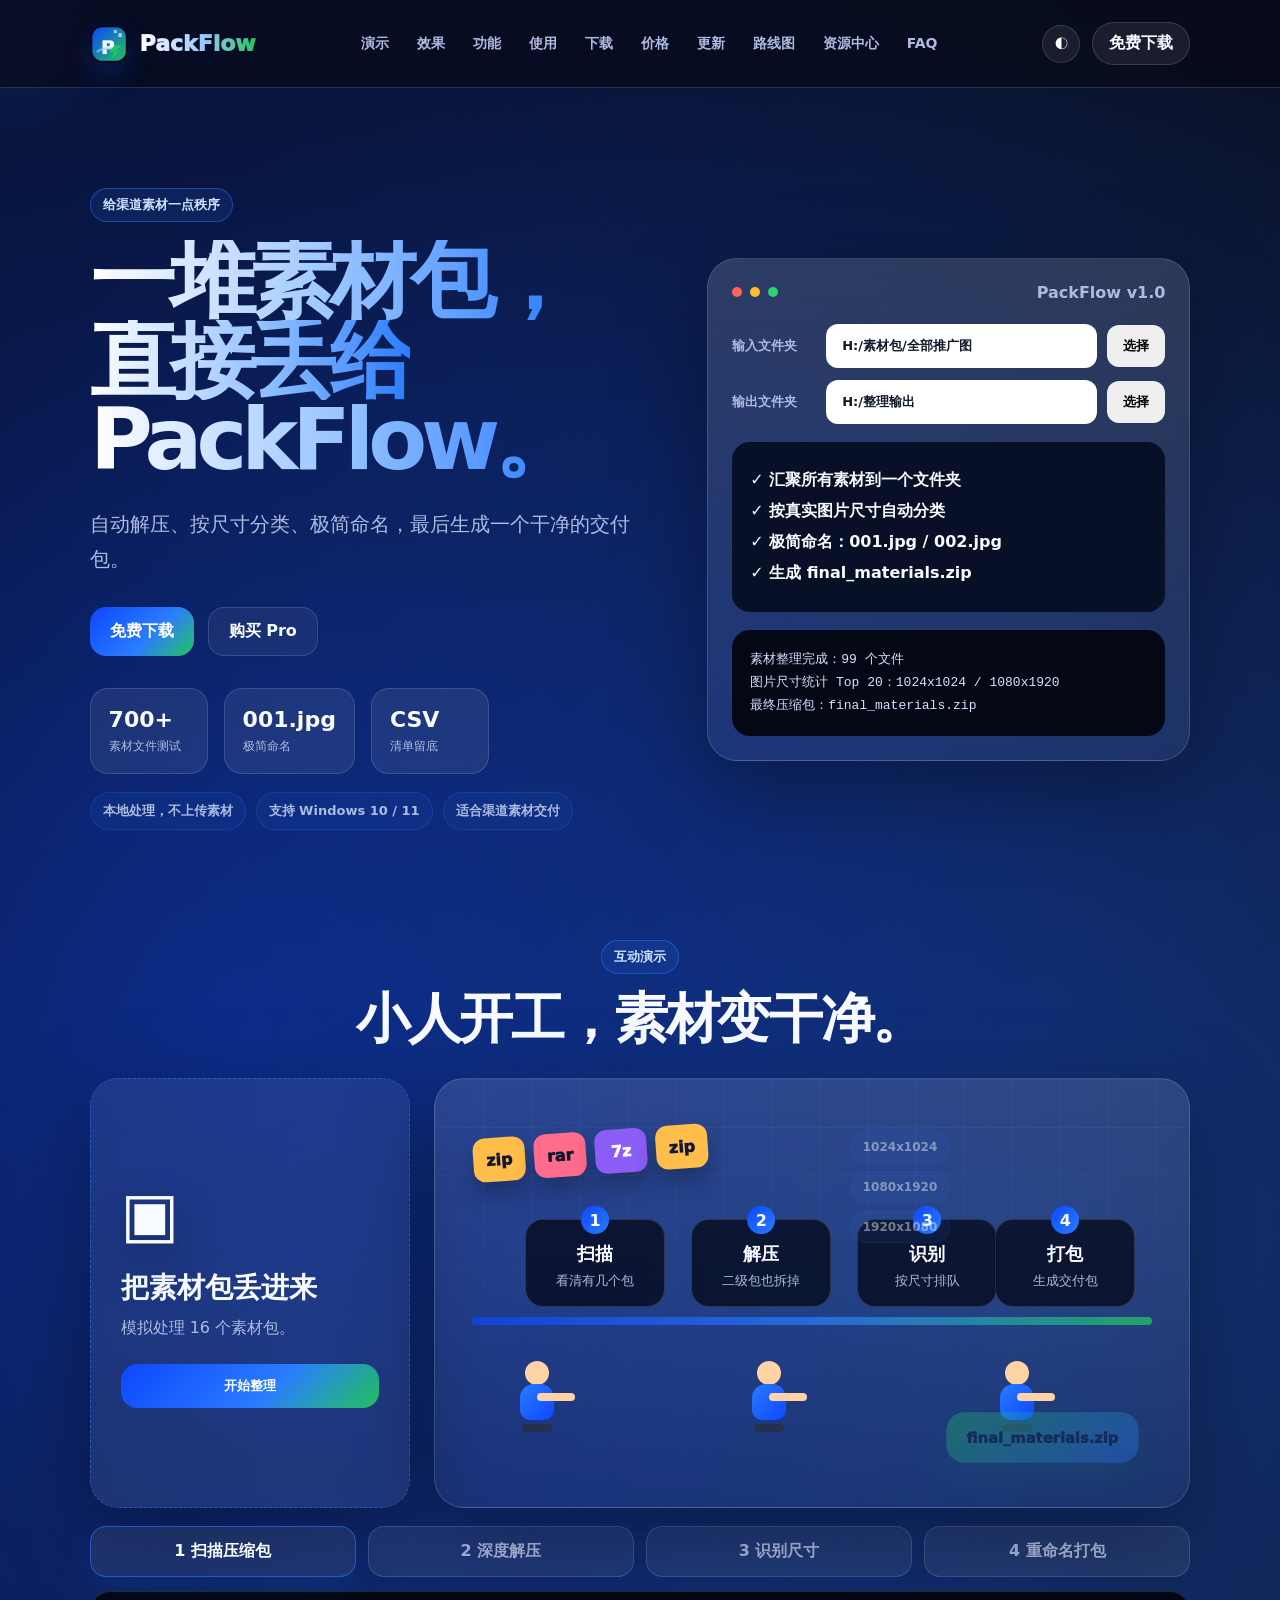
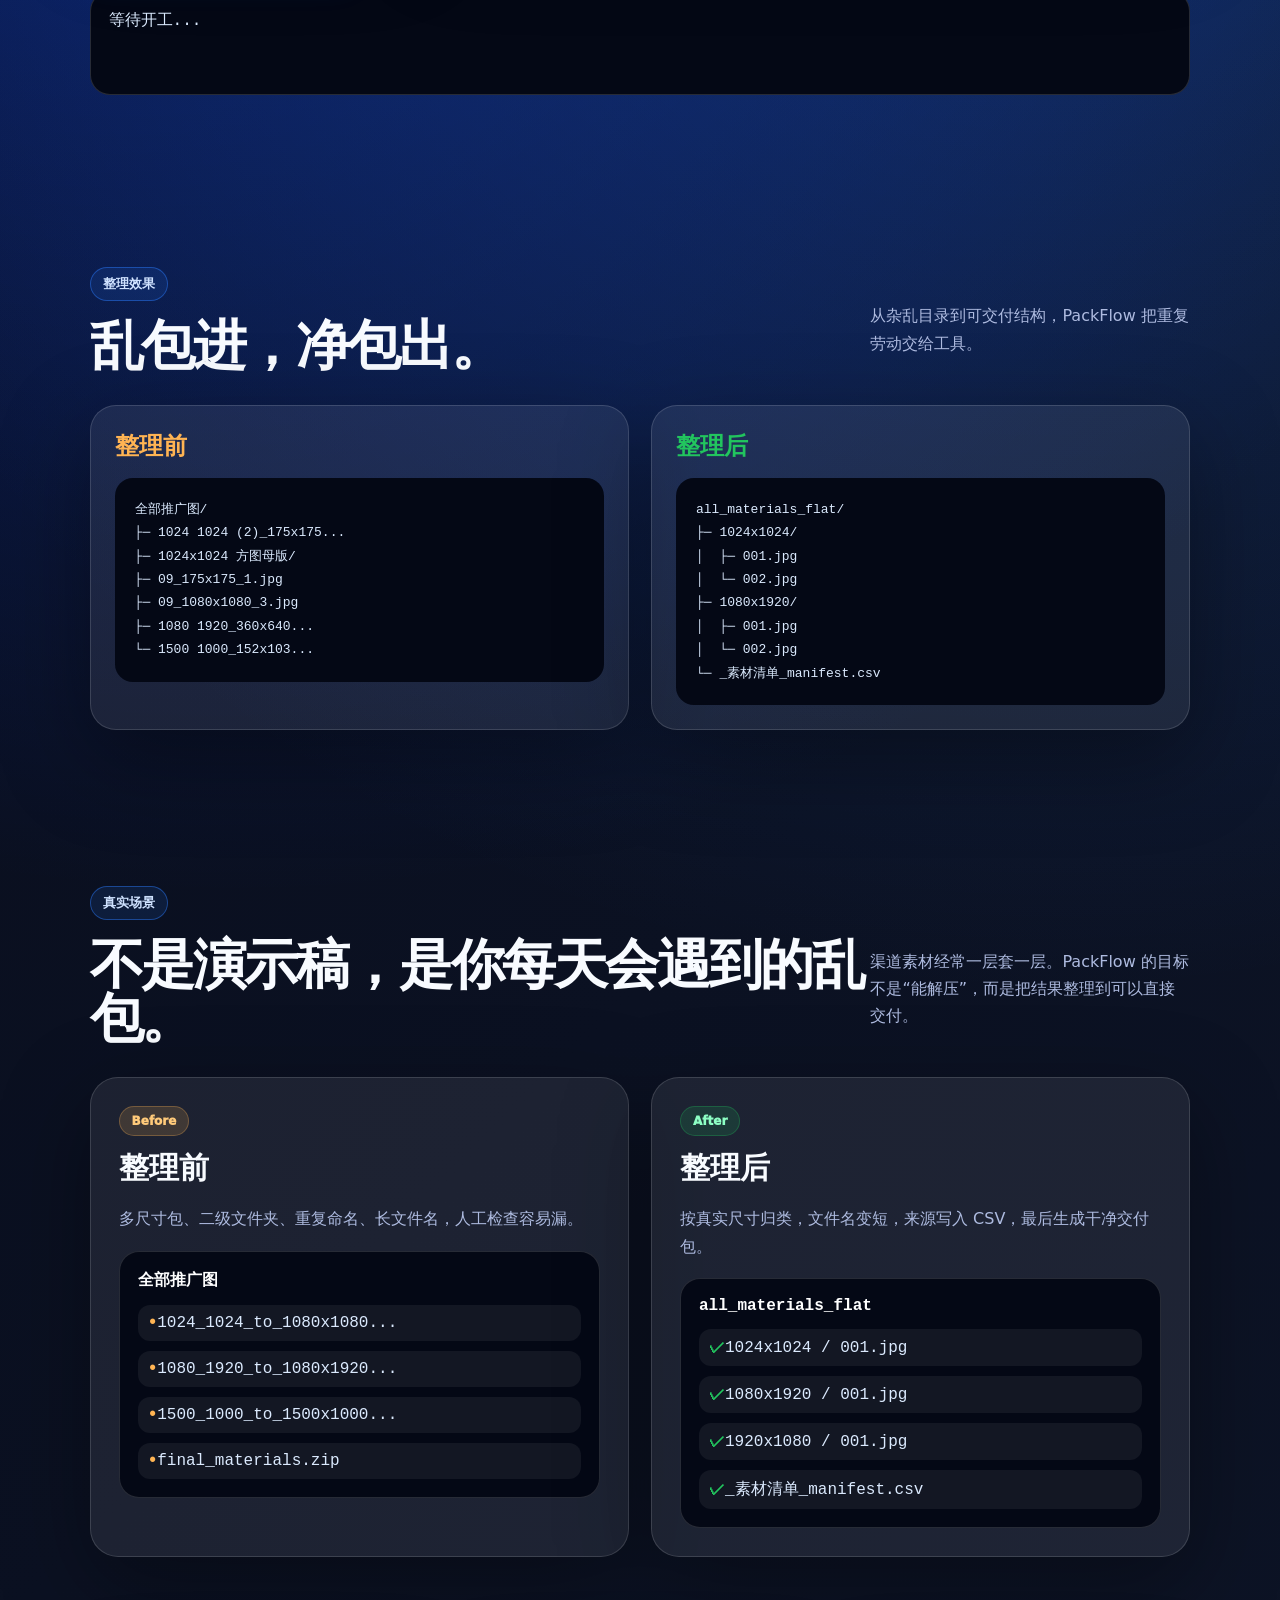
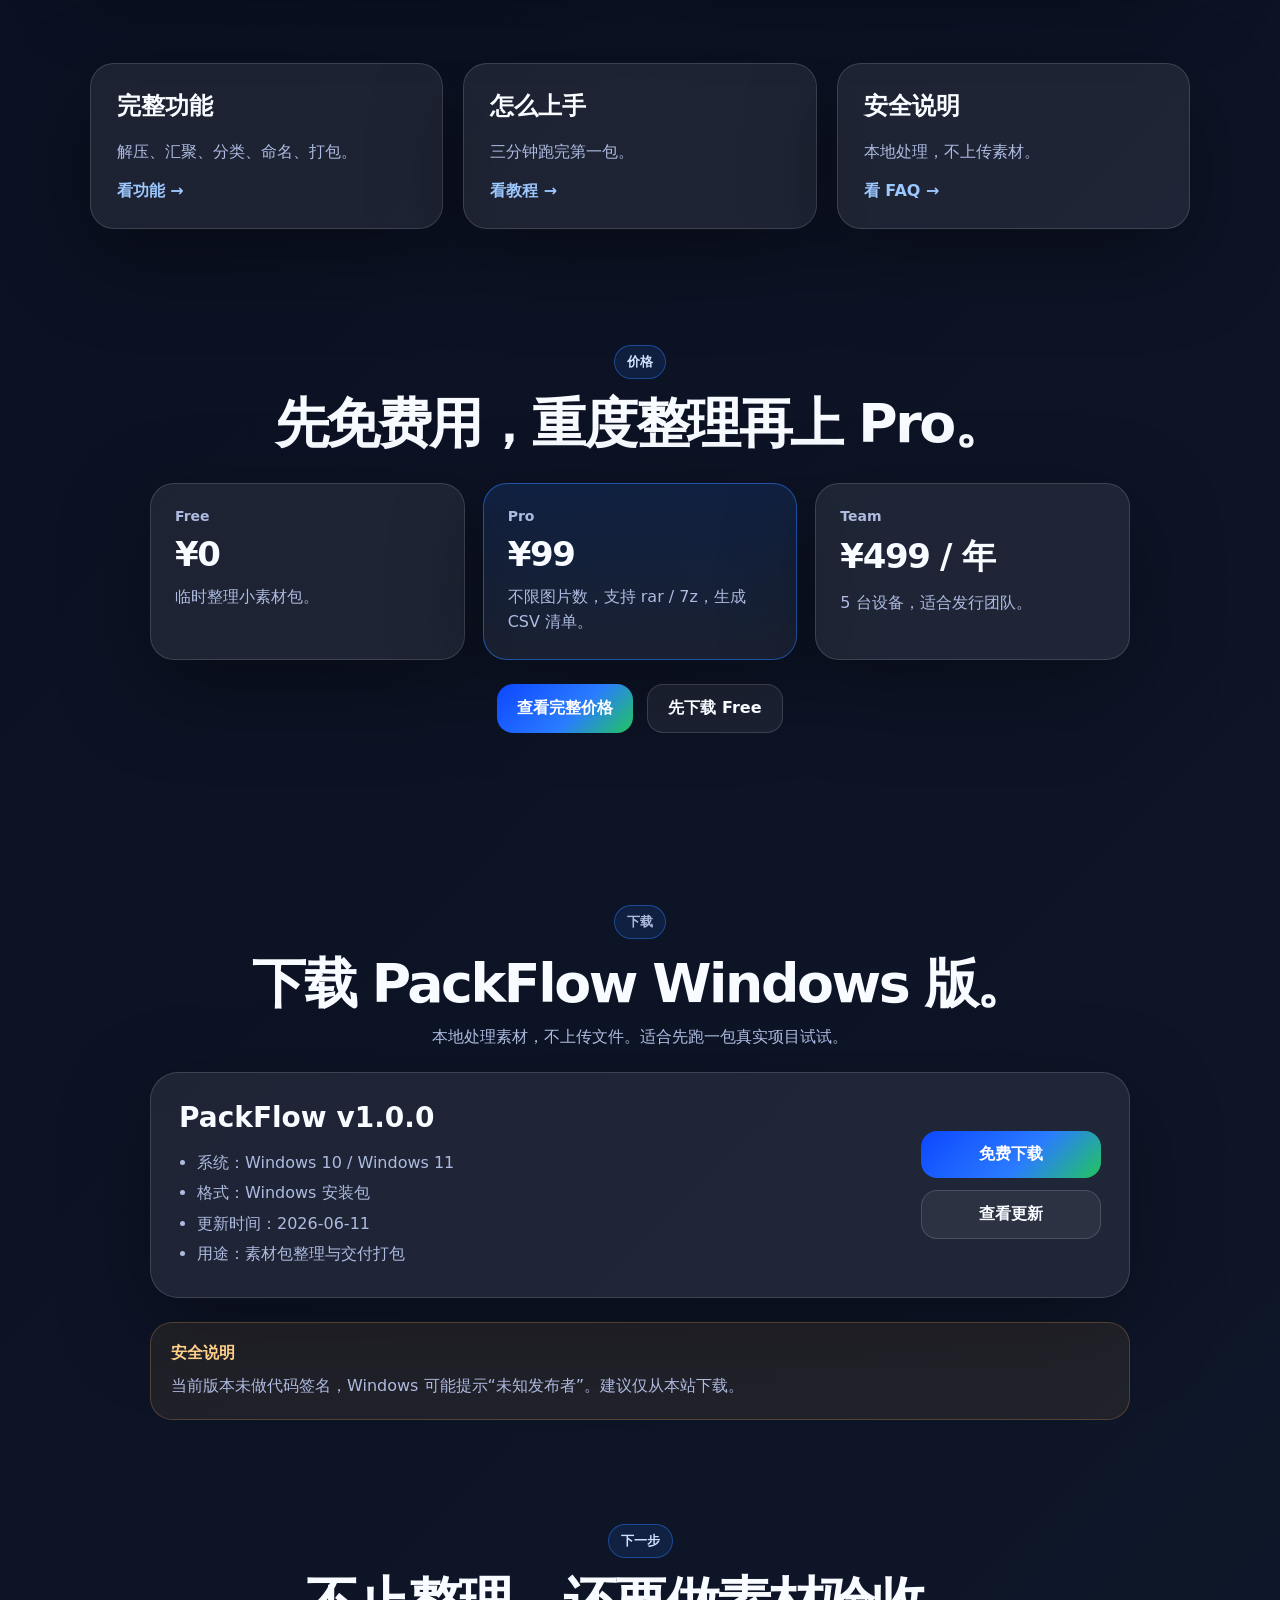
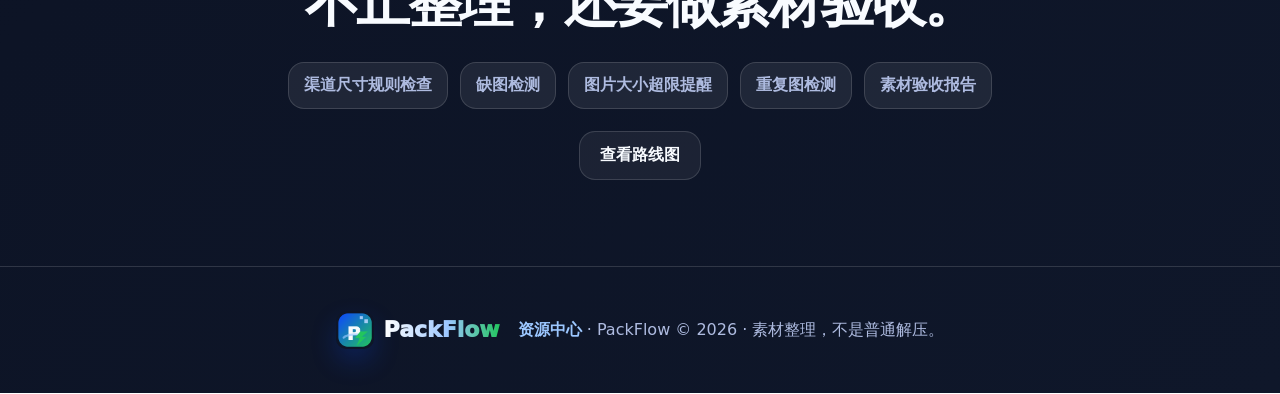
==== commit f9becc77: "Add blog resource center with five SEO tutorial articles - New /blog/ index plus 5 tutorial articles" ====
--- a/index.html
+++ b/index.html
@@ -7,6 +7,7 @@
   <meta name="description" content="PackFlow 是面向游戏发行、渠道运营和美术团队的 Windows 素材包整理工具：批量解压 zip/rar/7z，按图片真实尺寸自动分类，极简命名，生成 CSV 素材清单和交付压缩包。本地处理，不上传素材，免费下载。" />
   <meta name="keywords" content="素材包整理,素材整理工具,批量解压,图片按尺寸分类,渠道素材,素材交付,zip rar 7z 批量解压,游戏发行素材,推广图整理,PackFlow" />
   <meta name="robots" content="index,follow" />
+  <meta name="baidu-site-verification" content="codeva-6gZXUUkeH5" />
   <link rel="canonical" href="https://packflow.hnchpower.cn/" />
   <meta property="og:type" content="website" />
   <meta property="og:site_name" content="PackFlow" />
@@ -71,7 +72,7 @@
       <a href="/download">下载</a>
       <a href="/pricing">价格</a>
       <a href="/changelog">更新</a>
-      <a href="/roadmap">路线图</a>
+      <a href="/roadmap">路线图</a><a href="/blog">资源中心</a>
       <a href="/faq">FAQ</a>
     </nav>
     <div class="nav-actions">
@@ -226,7 +227,7 @@
     </section>
   </main>
 
-  <footer class="site-footer"><span class="footer-brand"><img class="brand-icon" src="public/icon-512.png" alt="" /><span class="brand-word">PackFlow</span></span><p>PackFlow &copy; 2026 · 素材整理，不是普通解压。</p></footer>
+  <footer class="site-footer"><span class="footer-brand"><img class="brand-icon" src="public/icon-512.png" alt="" /><span class="brand-word">PackFlow</span></span><p><a href="/blog">资源中心</a> · PackFlow &copy; 2026 · 素材整理，不是普通解压。</p></footer>
   <script src="app.js"></script>
 </body>
 </html>
--- a/styles.css
+++ b/styles.css
@@ -142,3 +142,30 @@
 .download-brand-strip{display:flex;align-items:center;gap:18px;width:max-content;max-width:100%;margin:-18px 0 28px;padding:13px 16px;border:1px solid rgba(42,124,255,.28);border-radius:18px;background:linear-gradient(135deg,rgba(13,71,255,.16),rgba(34,197,94,.08));box-shadow:0 18px 40px rgba(13,71,255,.12)}
 .download-brand-strip > span:not(.footer-brand){color:#9CC7FF;font-weight:900;font-size:13px;letter-spacing:.06em;text-transform:uppercase}
 @media(max-width:560px){.brand-word{font-size:19px}.brand-icon{width:34px;height:34px}.site-footer{gap:10px}.download-brand-strip{width:100%;align-items:flex-start;flex-direction:column}}
+
+/* blog / resource center */
+.article-page{max-width:860px}
+.article-page h1{font-size:clamp(32px,4.4vw,54px);line-height:1.12;letter-spacing:-.03em;margin-bottom:18px}
+.article-meta{color:var(--muted);font-size:14px;margin-bottom:34px}
+.article-body h2{font-size:26px;margin:44px 0 14px;letter-spacing:-.02em}
+.article-body p{color:var(--muted);line-height:1.95;margin:14px 0}
+.article-body ul,.article-body ol{color:var(--muted);line-height:1.95;padding-left:24px;margin:14px 0}
+.article-body li{margin:8px 0}
+.article-body strong{color:var(--text)}
+.article-cta{margin-top:56px;padding:34px 30px;border-radius:26px;background:var(--card);border:1px solid var(--line);text-align:center}
+.article-cta h2{margin:0 0 10px;font-size:26px}
+.article-cta p{color:var(--muted);margin:0 0 22px;line-height:1.8}
+.related-posts{margin-top:52px}
+.related-posts h2{font-size:24px;margin:0 0 16px}
+.related-grid{display:grid;grid-template-columns:repeat(3,1fr);gap:14px}
+.related-grid a{display:block;padding:18px;border-radius:18px;background:var(--card);border:1px solid var(--line);color:var(--text);text-decoration:none;font-weight:800;line-height:1.55;font-size:15px;transition:.22s transform,.22s border-color}
+.related-grid a:hover{transform:translateY(-2px);border-color:rgba(42,124,255,.55)}
+.related-grid a span{display:block;margin-top:10px;color:#9CC7FF;font-weight:900;font-size:13px}
+.blog-list{display:grid;gap:16px}
+.blog-list a{display:block;padding:28px;border-radius:24px;background:var(--card);border:1px solid var(--line);color:var(--text);text-decoration:none;box-shadow:var(--shadow);transition:.22s transform,.22s border-color}
+.blog-list a:hover{transform:translateY(-2px);border-color:rgba(42,124,255,.55)}
+.blog-list h2{margin:0 0 10px;font-size:23px;letter-spacing:-.02em}
+.blog-list p{color:var(--muted);line-height:1.75;margin:0}
+.blog-list span{display:inline-block;margin-top:14px;font-weight:900;color:#9CC7FF}
+.site-footer a{color:#9CC7FF;text-decoration:none;font-weight:800}
+@media(max-width:980px){.related-grid{grid-template-columns:1fr}}
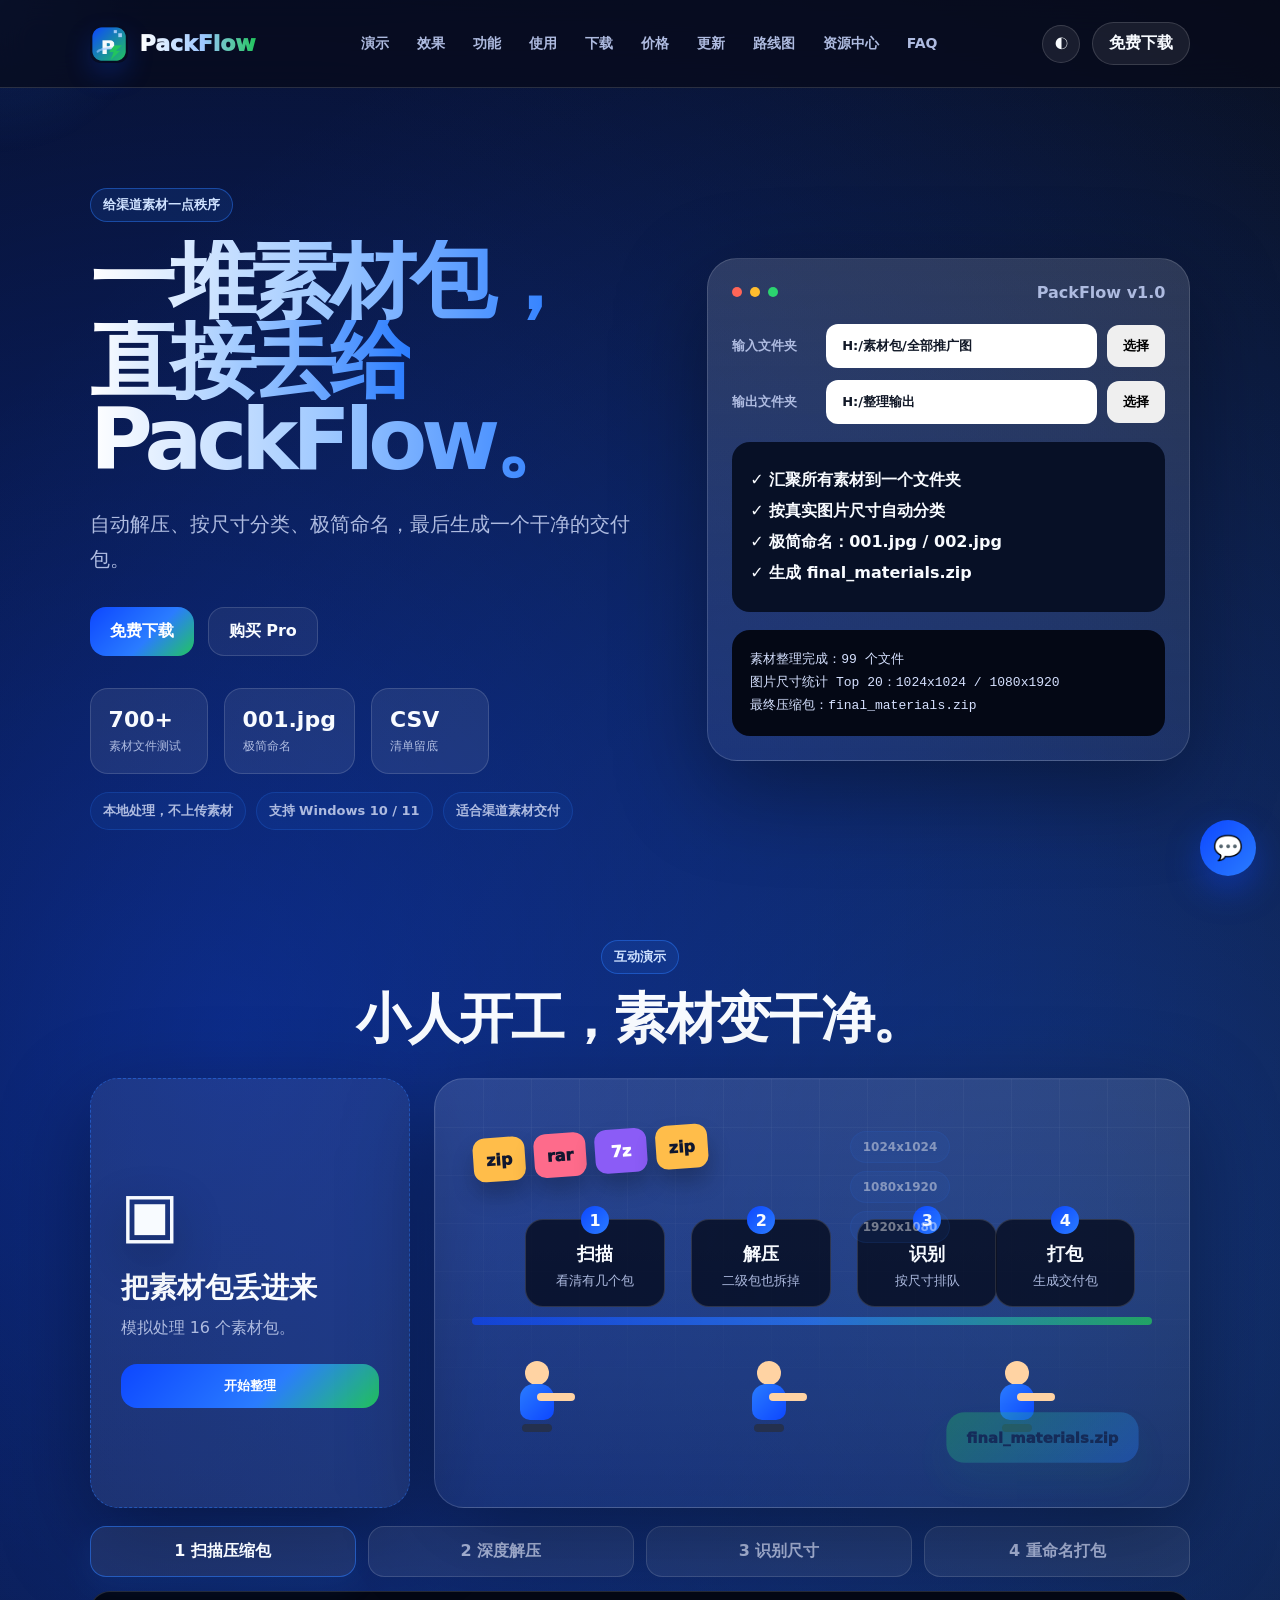
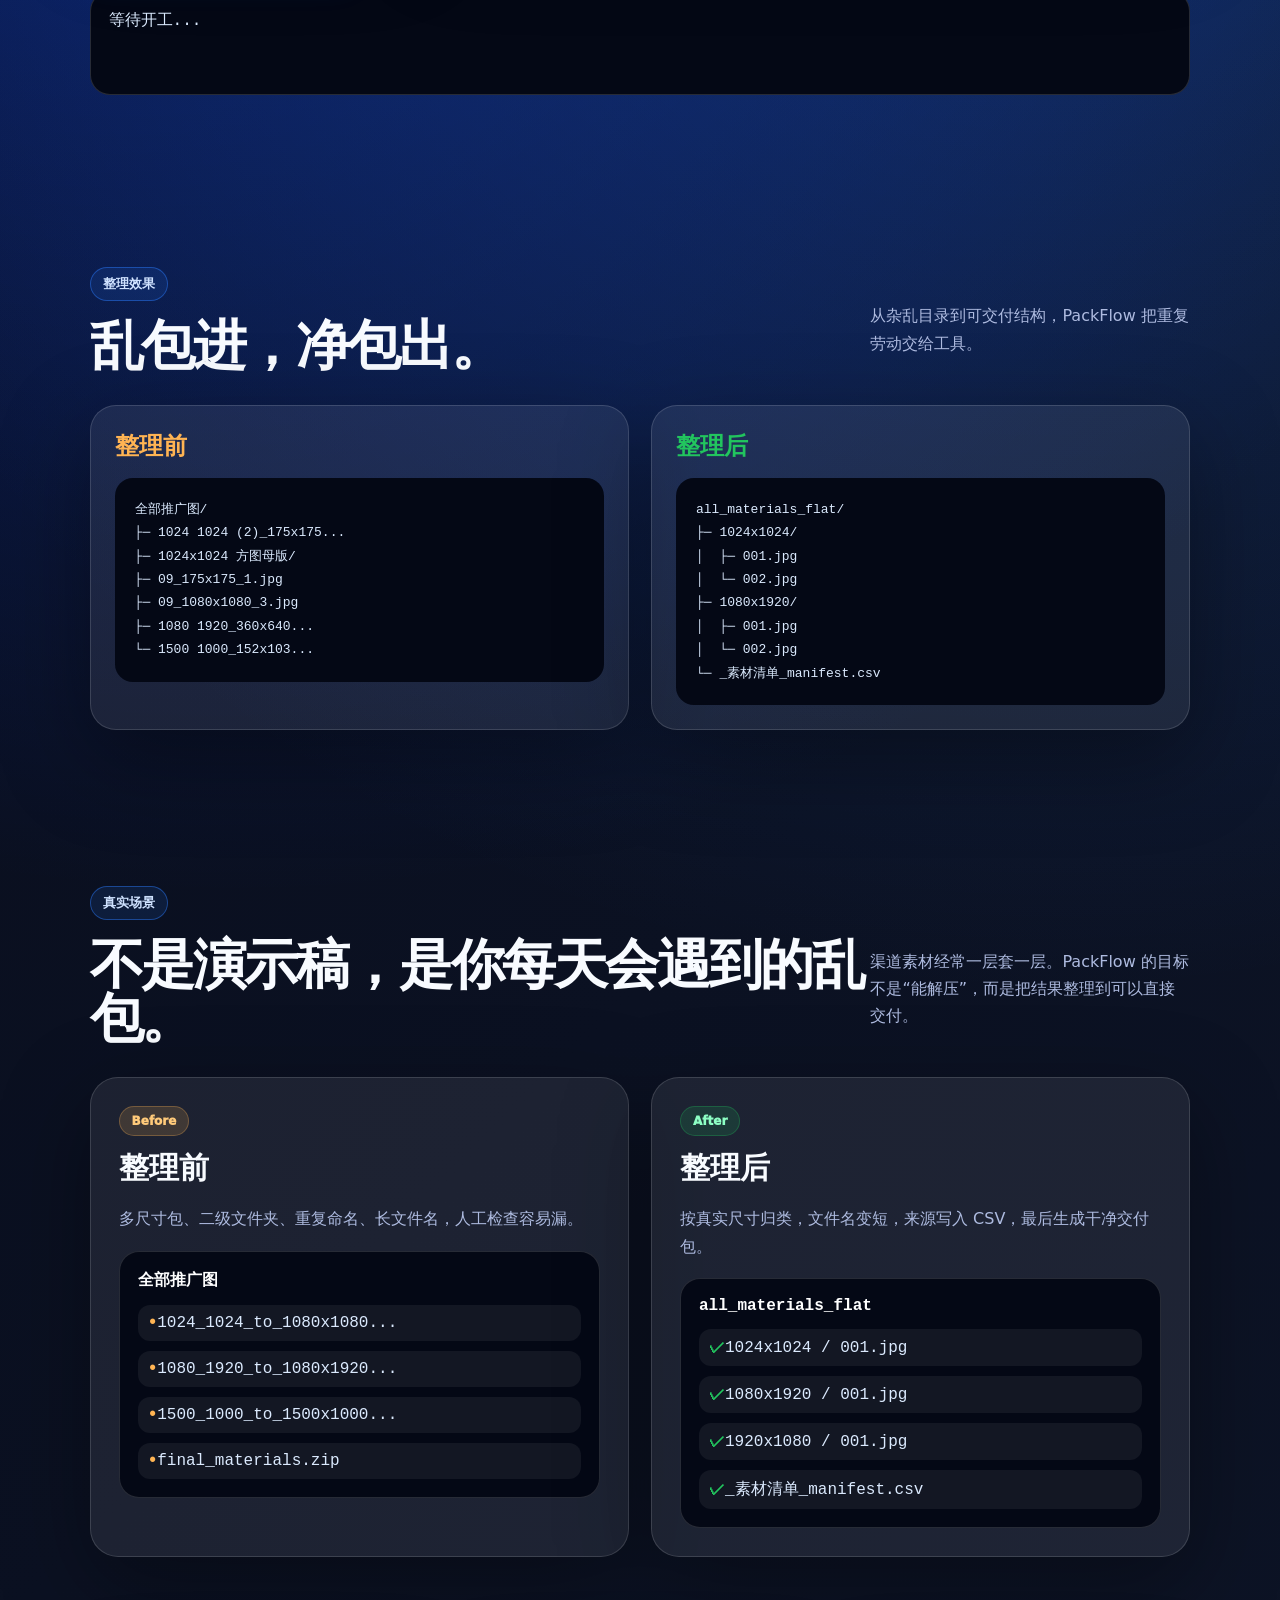
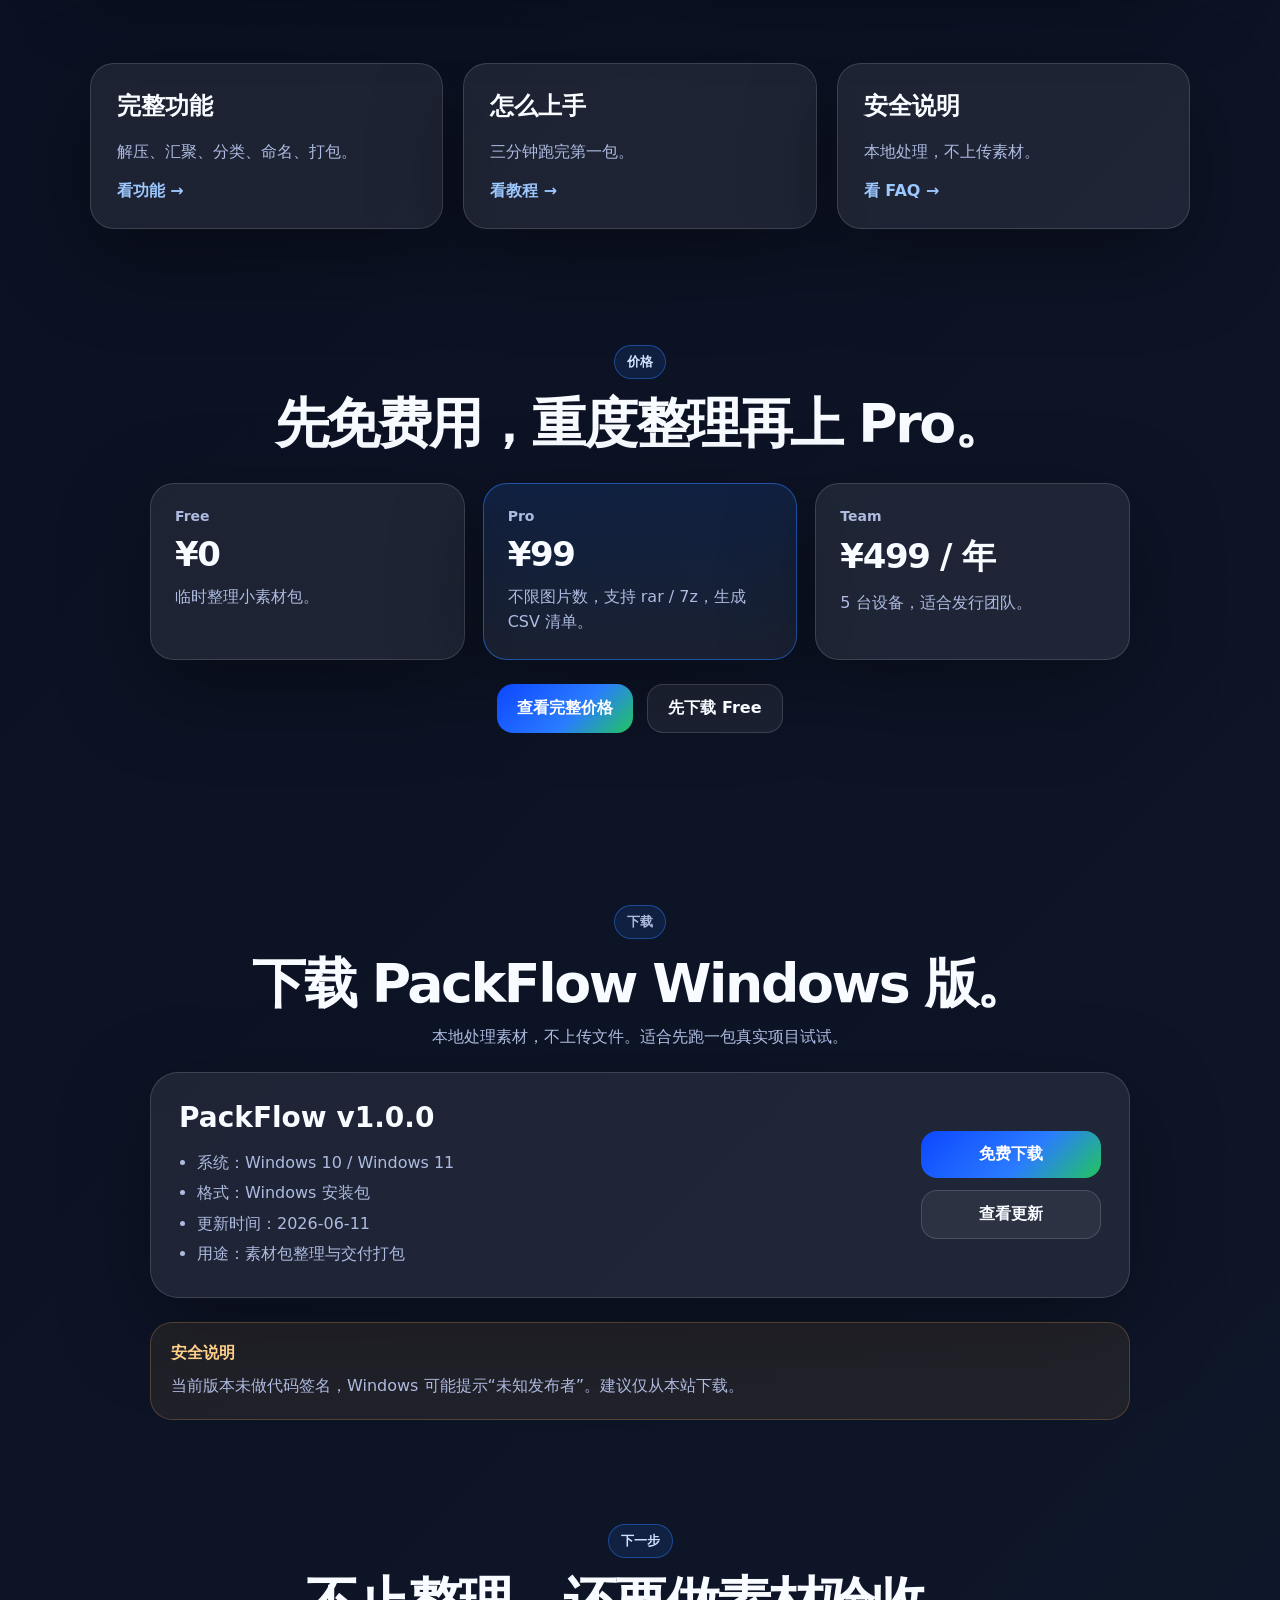
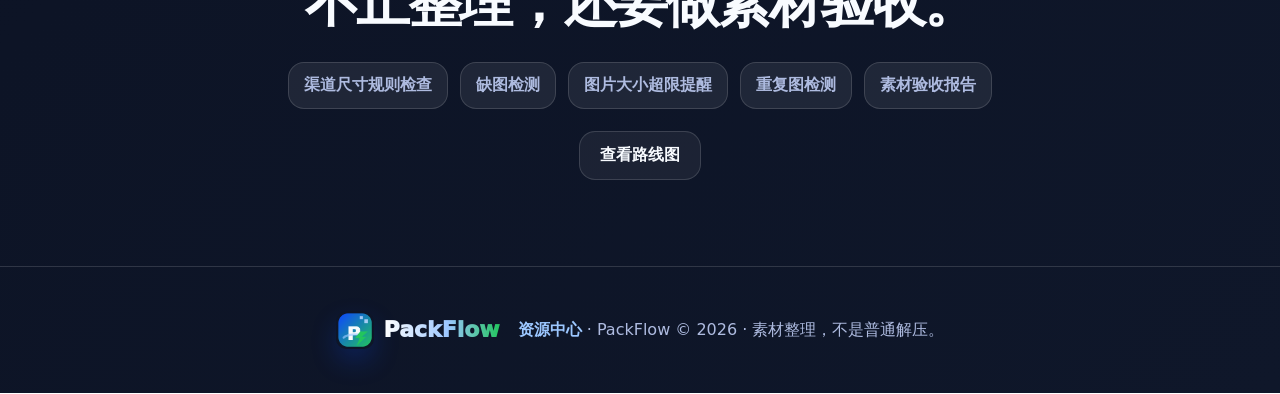
==== commit c3ed878f: "Inline Baidu Tongji snippet in page heads for tracker verification Co-authored-by: wangmiao033 <wang" ====
--- a/index.html
+++ b/index.html
@@ -59,6 +59,15 @@
     ]
   }
   </script>
+  <script>
+  var _hmt = _hmt || [];
+  (function() {
+    var hm = document.createElement("script");
+    hm.src = "https://hm.baidu.com/hm.js?7b126307f6faaf0b8c3baa1152a727f5";
+    var s = document.getElementsByTagName("script")[0];
+    s.parentNode.insertBefore(hm, s);
+  })();
+  </script>
 </head>
 <body>
   <div class="cursor-glow" aria-hidden="true"></div>
--- a/styles.css
+++ b/styles.css
@@ -169,3 +169,22 @@
 .blog-list span{display:inline-block;margin-top:14px;font-weight:900;color:#9CC7FF}
 .site-footer a{color:#9CC7FF;text-decoration:none;font-weight:800}
 @media(max-width:980px){.related-grid{grid-template-columns:1fr}}
+
+/* floating support widget */
+.support-fab{position:fixed;right:24px;bottom:24px;z-index:60;font-family:inherit}
+.support-fab-btn{display:grid;place-items:center;width:56px;height:56px;border-radius:50%;border:0;cursor:pointer;background:linear-gradient(135deg,#0D47FF,#2A7CFF);color:#fff;font-size:24px;box-shadow:0 14px 34px rgba(13,71,255,.4);transition:.22s transform,.22s box-shadow}
+.support-fab-btn:hover{transform:translateY(-3px);box-shadow:0 18px 40px rgba(13,71,255,.5)}
+.support-panel{position:absolute;right:0;bottom:70px;width:248px;padding:16px;border-radius:20px;background:var(--card);border:1px solid var(--line);box-shadow:0 24px 60px rgba(0,0,0,.38);backdrop-filter:blur(18px);opacity:0;transform:translateY(10px) scale(.96);pointer-events:none;transition:.22s opacity,.22s transform}
+.support-fab.open .support-panel{opacity:1;transform:translateY(0) scale(1);pointer-events:auto}
+.support-panel h3{margin:2px 0 12px;font-size:16px;color:var(--text)}
+.support-item{display:flex;align-items:center;gap:12px;width:100%;padding:12px;border-radius:14px;border:1px solid var(--line);background:rgba(255,255,255,.05);color:var(--text);text-decoration:none;cursor:pointer;font-weight:800;font-size:14px;transition:.2s border-color,.2s transform;text-align:left}
+.support-item+.support-item{margin-top:10px}
+.support-item:hover{border-color:rgba(42,124,255,.6);transform:translateY(-1px)}
+.support-item i{display:grid;place-items:center;width:36px;height:36px;border-radius:11px;font-style:normal;font-size:17px;flex:none}
+.support-item .mail-ic{background:rgba(42,124,255,.18);color:#9CC7FF}
+.support-item .wx-ic{background:rgba(34,197,94,.16);color:#4ade80}
+.support-item small{display:block;margin-top:2px;color:var(--muted);font-weight:600;font-size:12px;word-break:break-all}
+.support-tip{margin:10px 0 0;padding:9px 12px;border-radius:12px;background:rgba(34,197,94,.13);border:1px solid rgba(34,197,94,.3);color:#4ade80;font-size:12.5px;font-weight:800;display:none}
+.support-fab.tip-on .support-tip{display:block}
+[data-theme="light"] .support-item{background:rgba(13,71,255,.05)}
+@media(max-width:560px){.support-fab{right:14px;bottom:14px}.support-panel{width:228px}}
